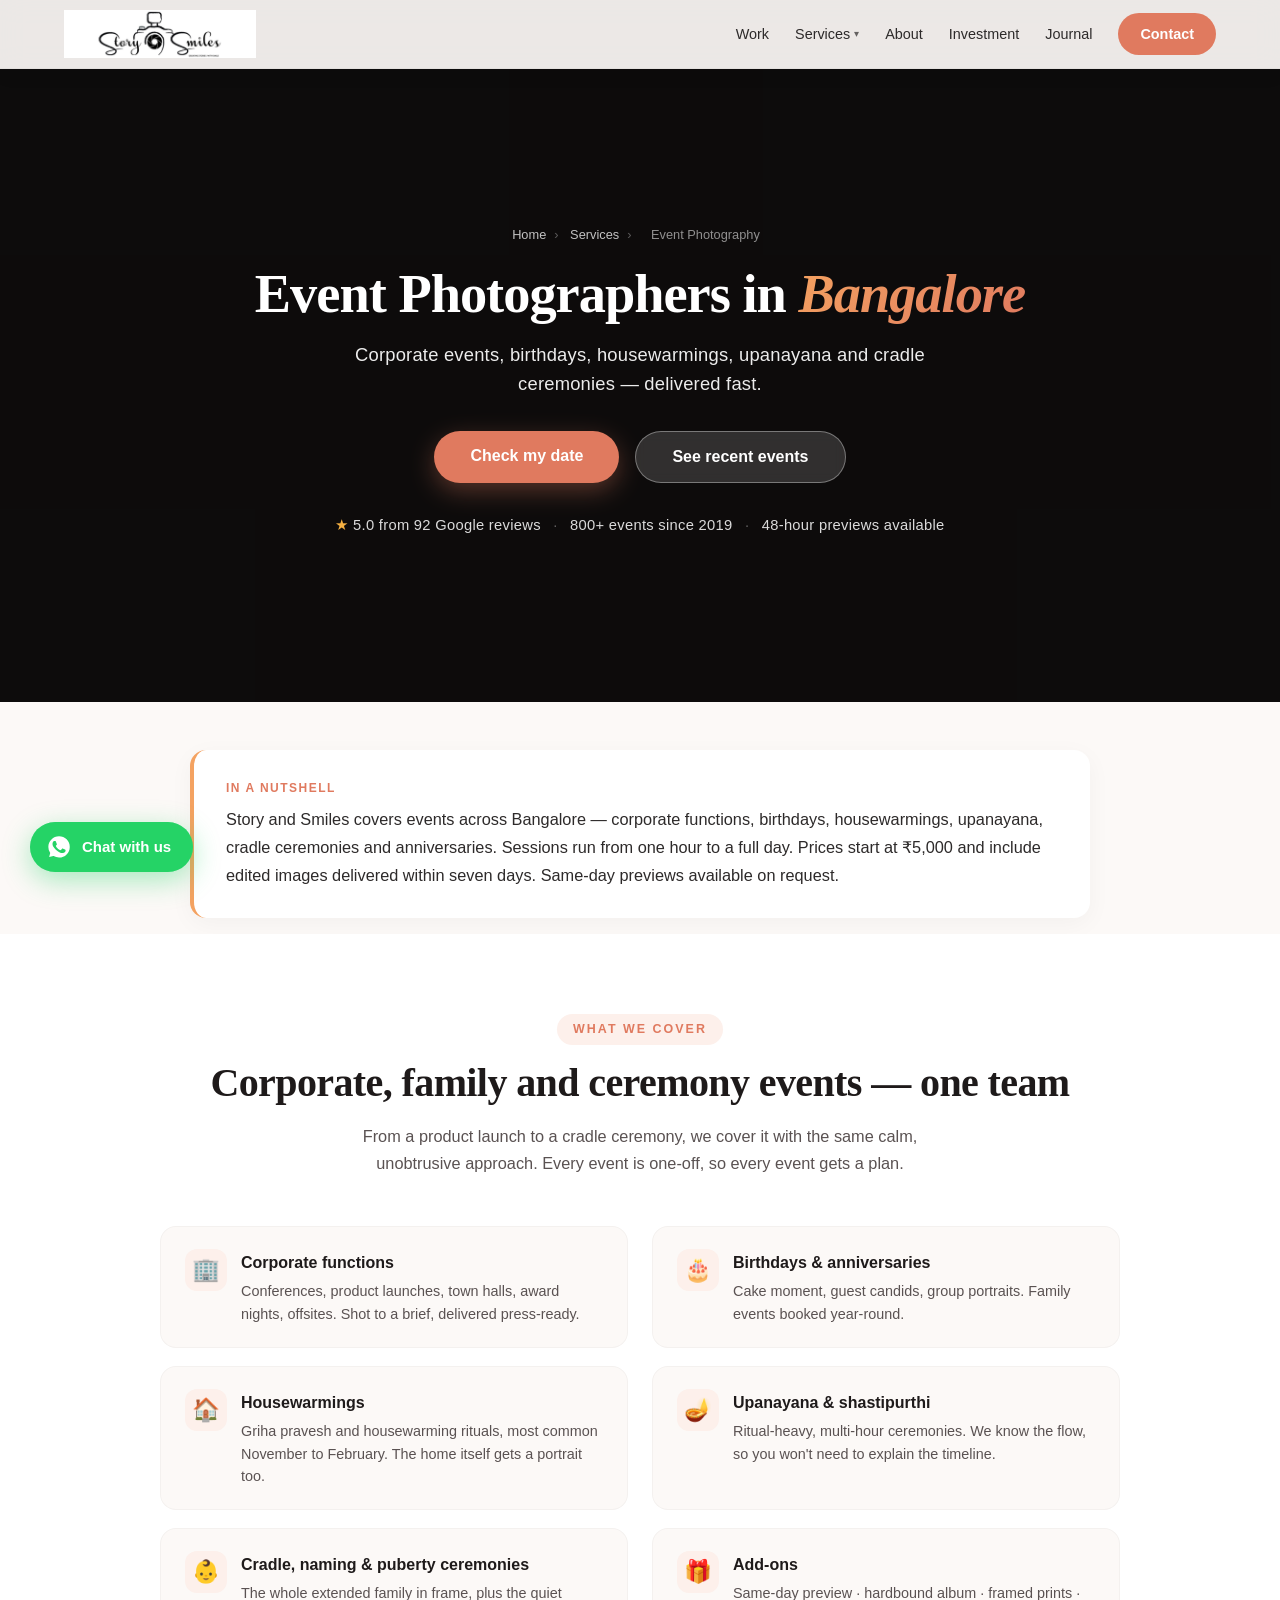
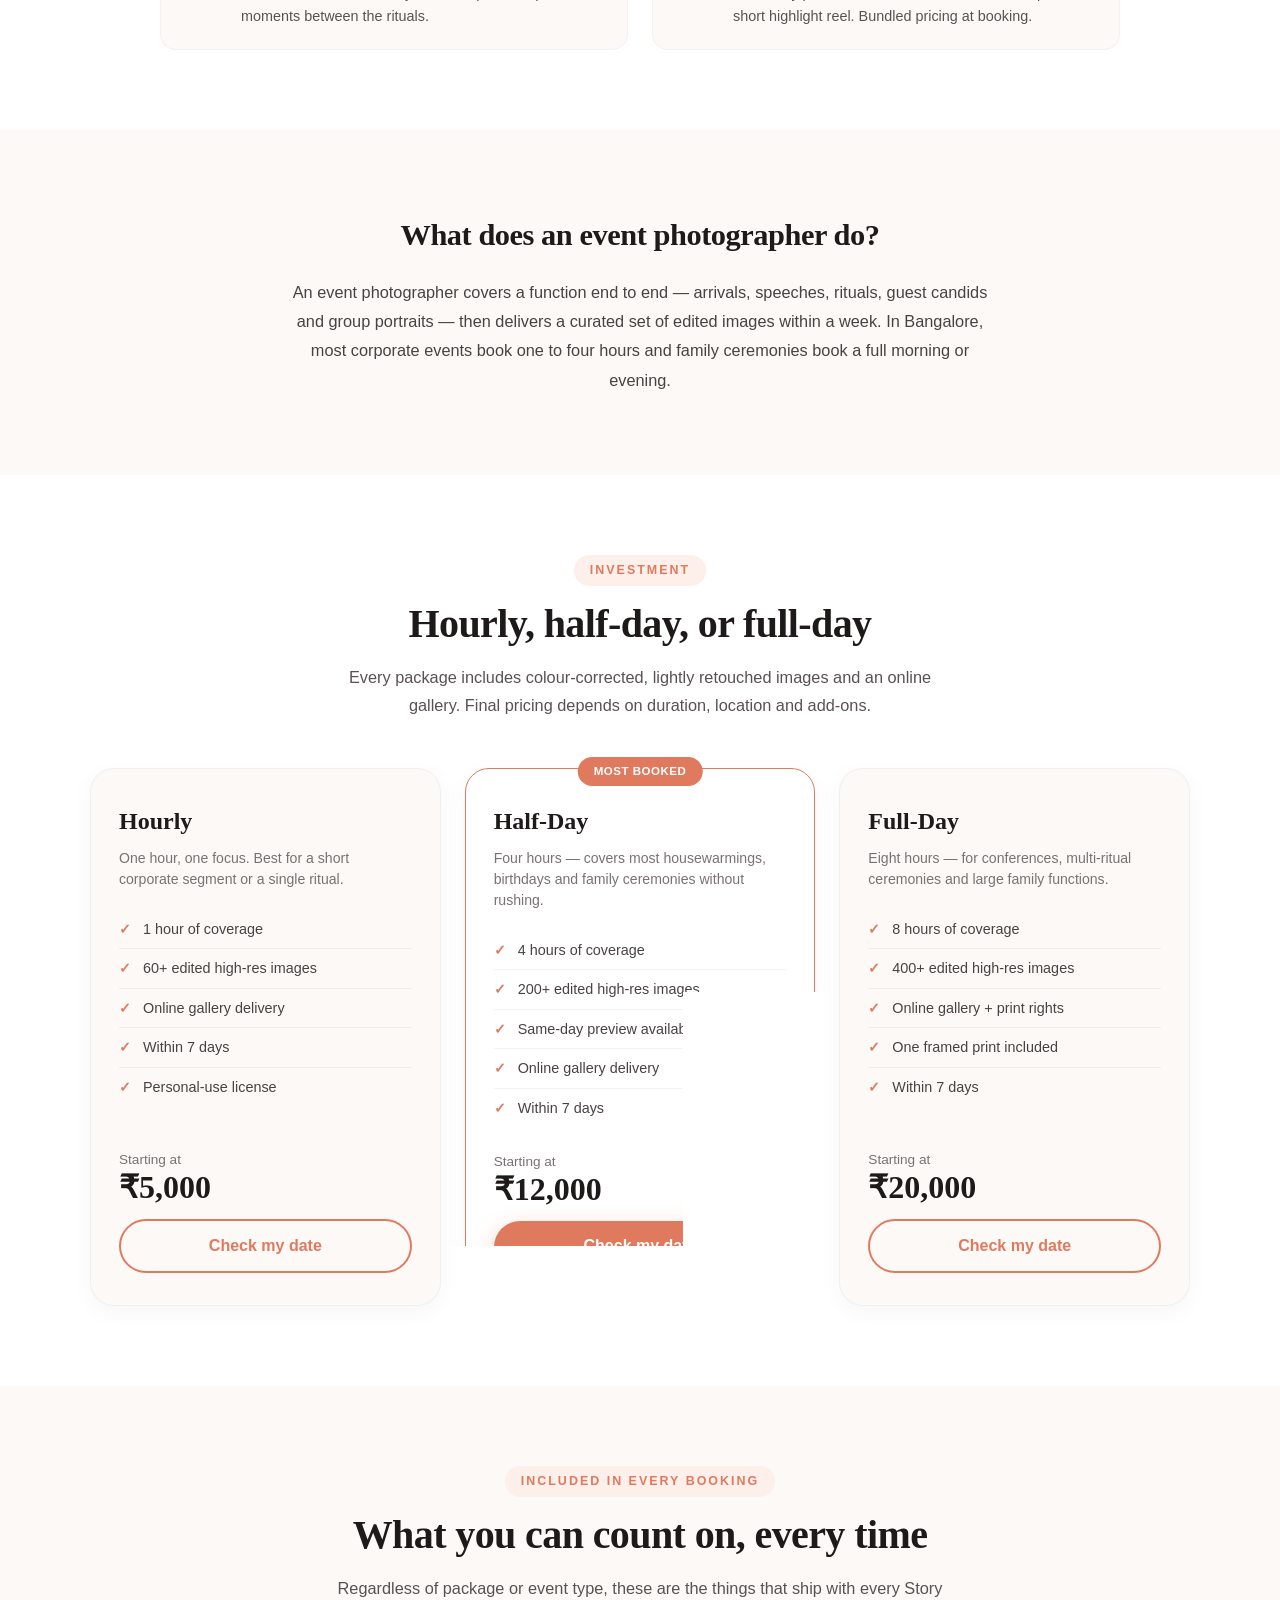
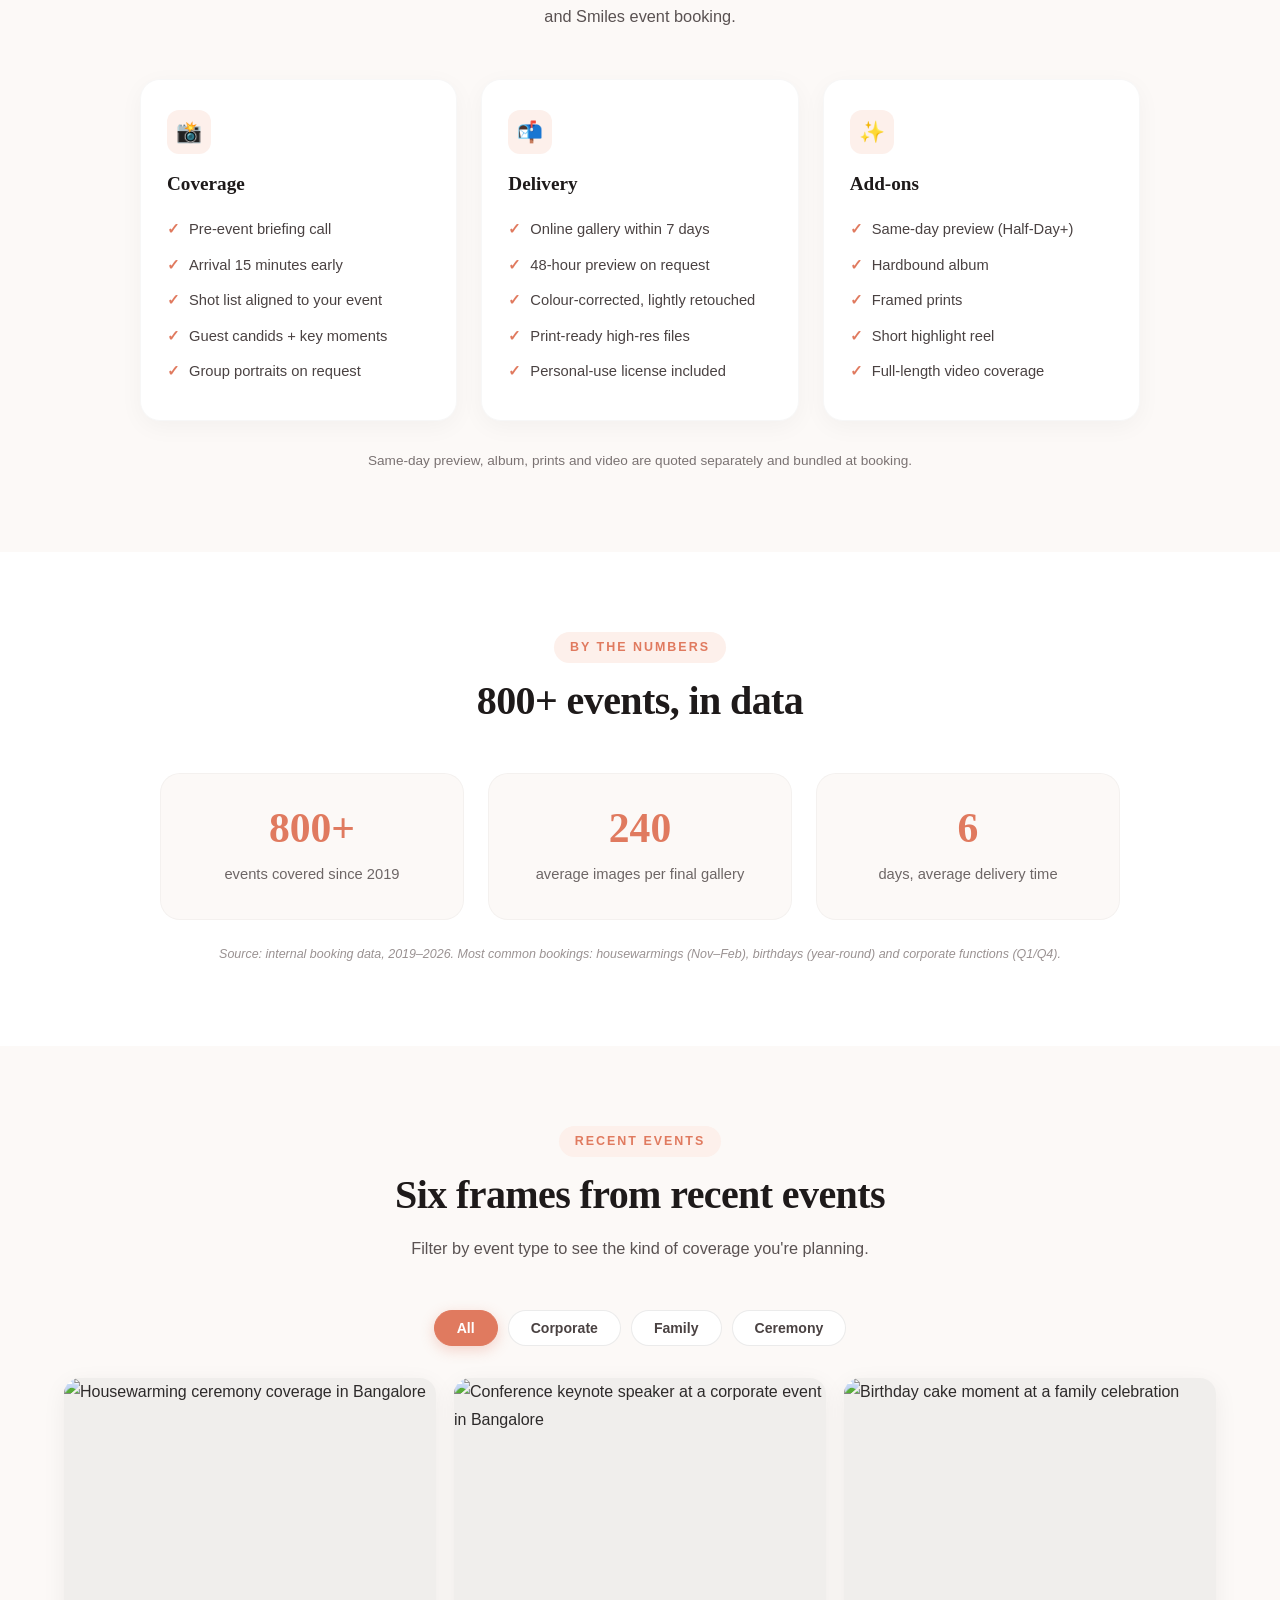
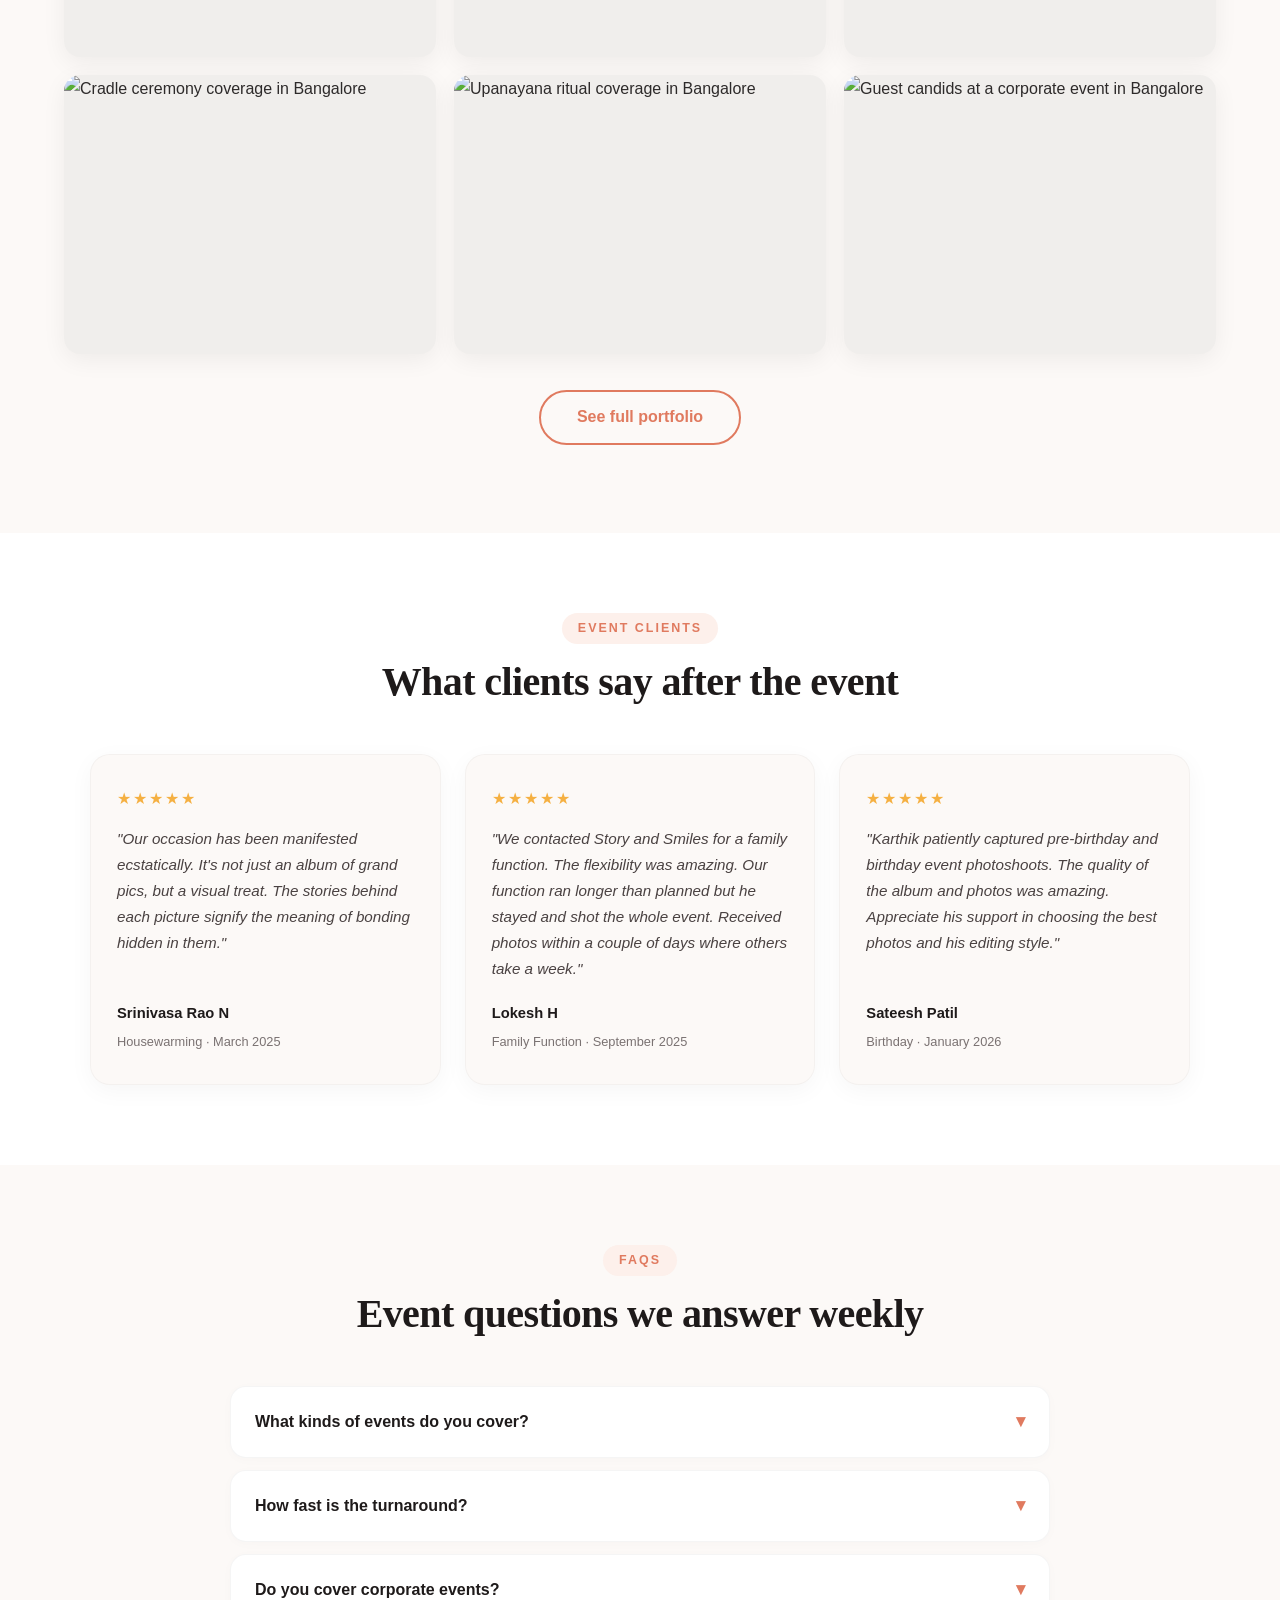
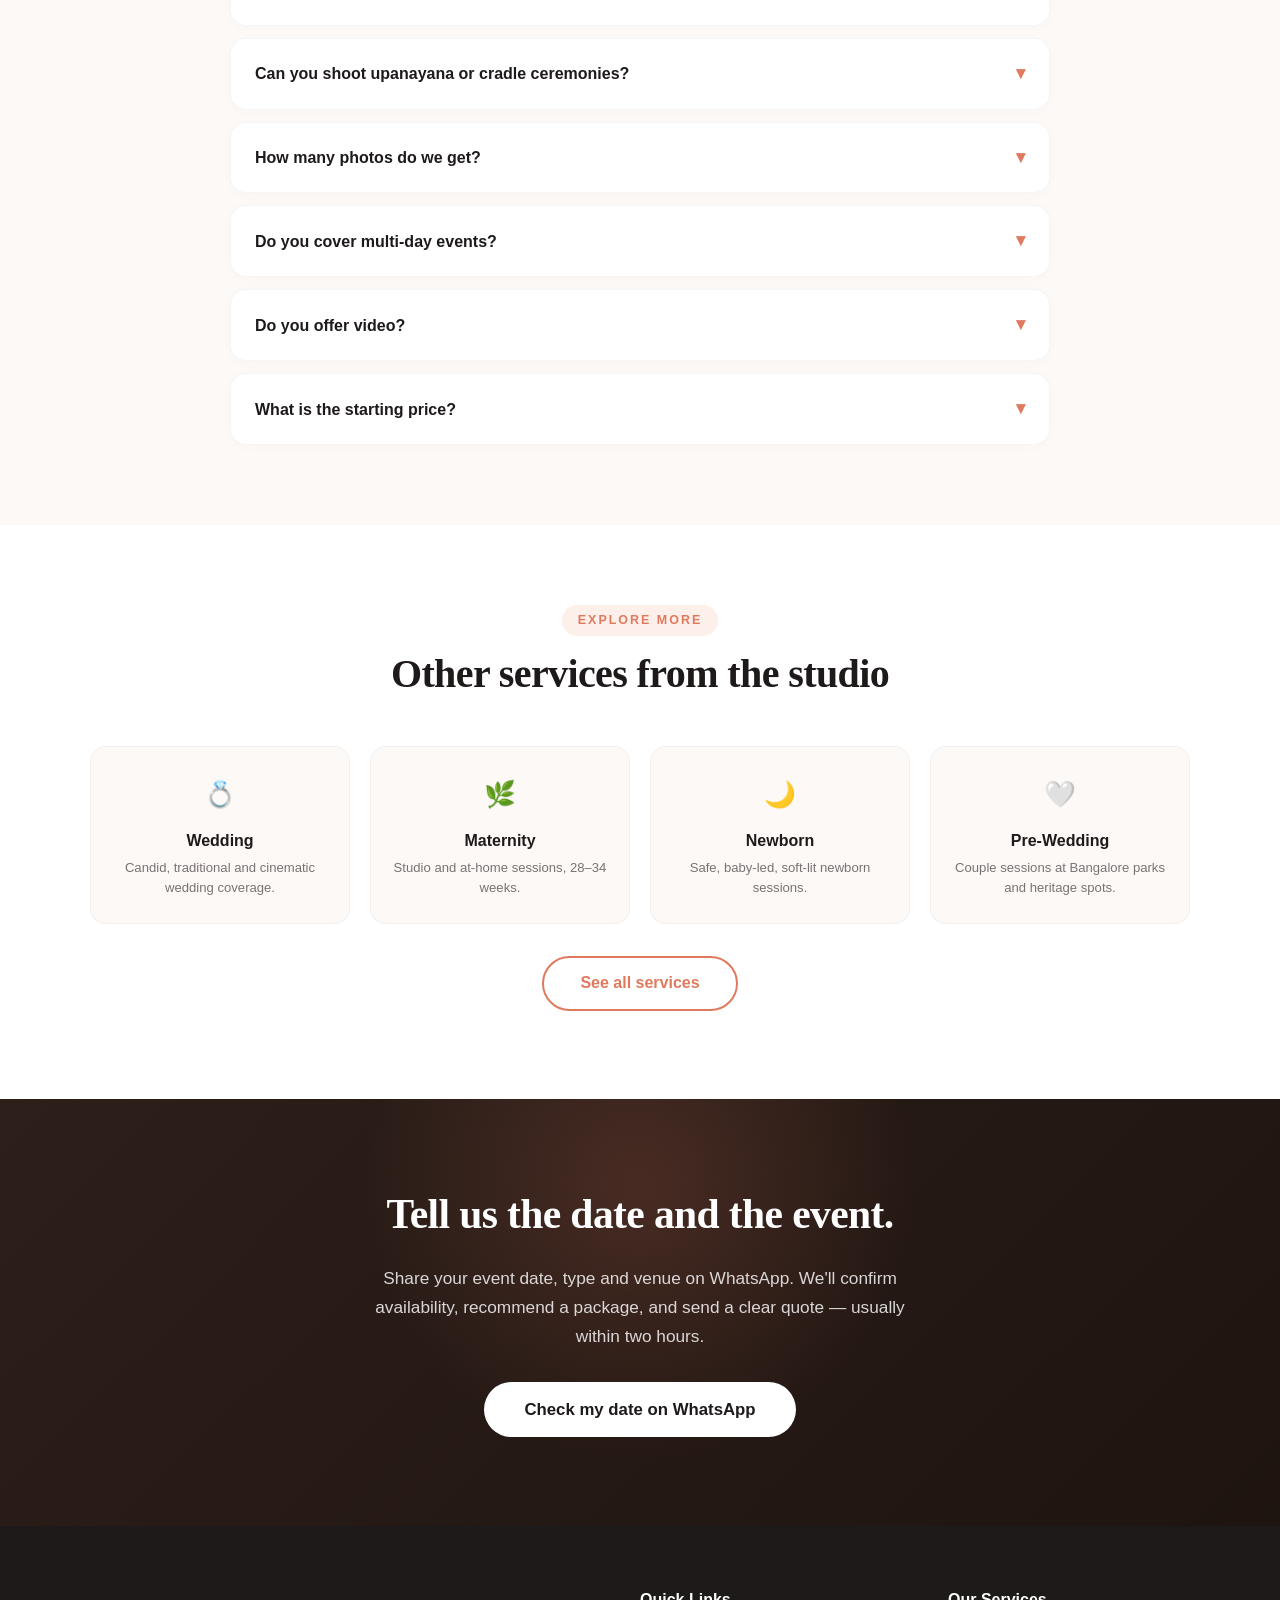
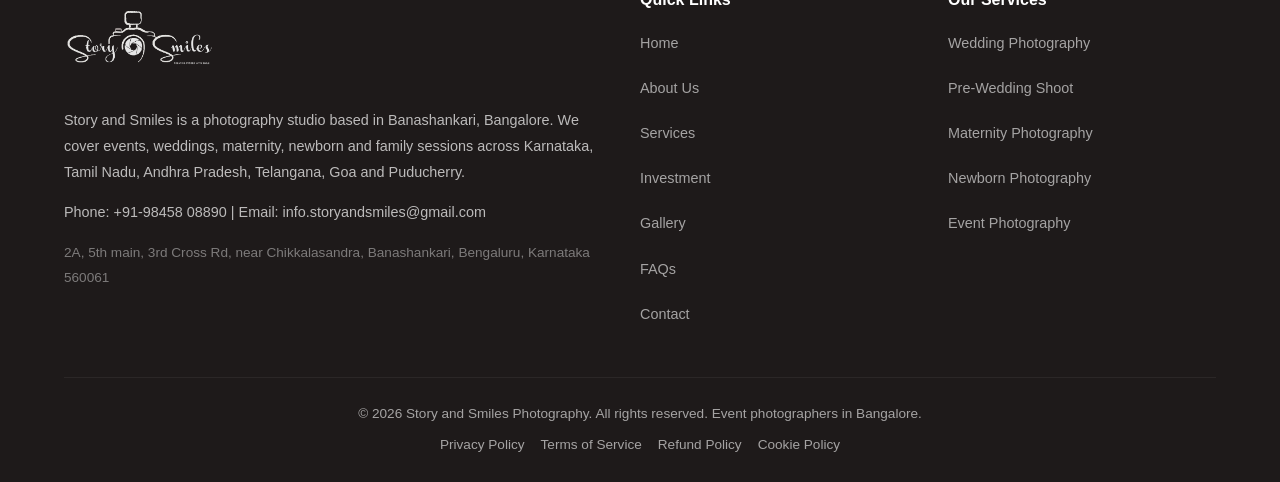
==== event-photography-bangalore.html @ ad974b48 "Published : event-photography-bangalore.html" ====
<!DOCTYPE html>
<html lang="en-IN">
<head>
    <meta charset="UTF-8" />
    <meta name="viewport" content="width=device-width, initial-scale=1.0, viewport-fit=cover" />

    <!-- ===== SECURITY (CSP — extended for Fraunces) ===== -->
    <meta http-equiv="Content-Security-Policy" content="
        default-src 'self';
        script-src 'self' 'unsafe-inline'
            https://www.googletagmanager.com
            https://www.google-analytics.com
            https://www.clarity.ms
            https://connect.facebook.net;
        style-src 'self' 'unsafe-inline' https://fonts.googleapis.com;
        font-src 'self' data: https://fonts.gstatic.com;
        img-src 'self' data:
            https://www.facebook.com
            https://www.google-analytics.com
            https://www.googletagmanager.com
            https://www.clarity.ms;
        frame-src https://maps.google.com https://www.google.com;
        connect-src 'self'
            https://*.clarity.ms
            https://www.google-analytics.com
            https://analytics.google.com
            https://region1.google-analytics.com
            https://www.googletagmanager.com
            https://connect.facebook.net
            https://formspree.io;
        form-action 'self' https://formspree.io;
        object-src 'none';
        base-uri 'self';
        frame-ancestors 'self';
        upgrade-insecure-requests;
    " />
    <meta name="referrer" content="strict-origin-when-cross-origin" />

    <!-- ===== PRIMARY META ===== -->
    <title>Event Photographers in Bangalore | Story and Smiles</title>
    <meta name="description" content="Event photography in Bangalore — corporate functions, birthdays, housewarmings, upanayana and cradle ceremonies. From ₹5,000, edited images in 7 days. 800+ events since 2019." />
    <meta name="author" content="Story and Smiles Photography" />
    <meta name="robots" content="index, follow, max-image-preview:large, max-snippet:-1" />
    <meta name="theme-color" content="#e07a5f" />
    <meta name="format-detection" content="telephone=yes" />
    <meta name="geo.region" content="IN-KA" />
    <meta name="geo.placename" content="Bangalore" />
    <meta name="geo.position" content="12.9100;77.5590" />
    <meta name="ICBM" content="12.9100, 77.5590" />

    <!-- ===== OPEN GRAPH ===== -->
    <meta property="og:title" content="Event Photographers in Bangalore | Story and Smiles" />
    <meta property="og:description" content="Corporate functions, birthdays, housewarmings, upanayana and cradle ceremonies across Bangalore. From ₹5,000, 48-hour previews available." />
    <meta property="og:type" content="website" />
    <meta property="og:image" content="https://story-and-smiles-photography.vercel.app/assets/images/event-hero.webp" />
    <meta property="og:image:alt" content="Candid guest moment at a family function in Bangalore — laughing, unposed, warm" />
    <meta property="og:image:width" content="1200" />
    <meta property="og:image:height" content="630" />
    <meta property="og:url" content="https://story-and-smiles-photography.vercel.app/event-photography-bangalore" />
    <meta property="og:site_name" content="Story and Smiles Photography" />
    <meta property="og:locale" content="en_IN" />
    <meta property="og:updated_time" content="2026-10-12T10:00:00+05:30" />

    <!-- ===== TWITTER ===== -->
    <meta name="twitter:card" content="summary_large_image" />
    <meta name="twitter:title" content="Event Photographers in Bangalore | Story and Smiles" />
    <meta name="twitter:description" content="Corporate, family and ceremony event photography across Bangalore. From ₹5,000, 48-hour previews." />
    <meta name="twitter:image" content="https://story-and-smiles-photography.vercel.app/assets/images/event-hero.webp" />
    <meta name="twitter:site" content="@storyandsmiles" />

    <!-- ===== FAVICON ===== -->
    <link rel="icon" href="/assets/images/favicon.png" />
    <link rel="apple-touch-icon" href="/assets/images/favicon.png" />

    <link rel="llms" type="text/plain" href="/llms.txt">
    <link rel="llms" type="text/plain" href="/llms-full.txt">

    <!-- ===== CANONICAL + HREFLANG ===== -->
    <link rel="canonical" href="https://story-and-smiles-photography.vercel.app/event-photography-bangalore.html" />
    <link rel="alternate" hreflang="en-in" href="https://story-and-smiles-photography.vercel.app/event-photography-bangalore" />
    <link rel="alternate" hreflang="x-default" href="https://story-and-smiles-photography.vercel.app/event-photography-bangalore" />

    <link rel="sitemap" type="application/xml" title="Sitemap" href="/sitemap.xml" />

    <!-- ===== PRECONNECT / DNS-PREFETCH ===== -->
    <link rel="preconnect" href="https://fonts.googleapis.com" />
    <link rel="preconnect" href="https://fonts.gstatic.com" crossorigin />
    <link rel="preconnect" href="https://www.googletagmanager.com" crossorigin />
    <link rel="preconnect" href="https://www.google-analytics.com" crossorigin />
    <link rel="preconnect" href="https://connect.facebook.net" crossorigin />
    <link rel="preconnect" href="https://www.clarity.ms" crossorigin />
    <link rel="dns-prefetch" href="https://maps.google.com" />
    <link rel="dns-prefetch" href="https://formspree.io" />

    <!-- ===== FRAUNCES (H1/H2 only) ===== -->
    <link href="https://fonts.googleapis.com/css2?family=Fraunces:opsz,wght@9..144,500;9..144,600;9..144,700;9..144,800&display=swap" rel="stylesheet" />

    <!-- ===== PRELOAD HERO ===== -->
    <link rel="preload" href="assets/images/event-hero.webp" as="image" type="image/webp" fetchpriority="high" />

    <!-- ===== STYLESHEETS ===== -->
    <link rel="stylesheet" href="css/style.css" />
    <link rel="stylesheet" href="css/animations.css" />

    <!-- ===== VERIFICATION ===== -->
    <meta name="google-site-verification" content="ZMTUWN4rBwuVtQTiprMbyWiizYeSOAj3S2h0cnIvQhc" />
    <meta name="msvalidate.01" content="REPLACE_WITH_BING_VERIFICATION" />

    <script>
        window.SMS_CONFIG = {
            ga4Id:        'G-F6NL6CT9YJ',
            gtmId:        'GTM-TC9D7BX3',
            clarityId:    'wpjxrcvyk6',
            fbPixelId:    '',
            formspreeUrl: 'https://formspree.io/f/mljeepvo'
        };
    </script>

    <script>
        window.dataLayer = window.dataLayer || [];
        function gtag(){dataLayer.push(arguments);}
        gtag('consent', 'default', {
            'ad_storage': 'denied',
            'ad_user_data': 'denied',
            'ad_personalization': 'denied',
            'analytics_storage': 'denied',
            'functionality_storage': 'granted',
            'security_storage': 'granted',
            'wait_for_update': 500
        });
    </script>

    <script async src="https://www.googletagmanager.com/gtag/js?id=G-F6NL6CT9YJ"></script>
    <script>
        gtag('js', new Date());
        gtag('config', 'G-F6NL6CT9YJ', { 'anonymize_ip': true });
    </script>

    <script>(function(w,d,s,l,i){w[l]=w[l]||[];w[l].push({'gtm.start':new Date().getTime(),event:'gtm.js'});var f=d.getElementsByTagName(s)[0],j=d.createElement(s),dl=l!='dataLayer'?'&l='+l:'';j.async=true;j.src='https://www.googletagmanager.com/gtm.js?id='+i+dl;f.parentNode.insertBefore(j,f);})(window,document,'script','dataLayer','GTM-TC9D7BX3');</script>

    <script>
        (function(c,l,a,r,i,t,y){c[a]=c[a]||function(){(c[a].q=c[a].q||[]).push(arguments)};t=l.createElement(r);t.async=1;t.src="https://www.clarity.ms/tag/"+i+"?ref=bwt";y=l.getElementsByTagName(r)[0];y.parentNode.insertBefore(t,y);})(window,document,"clarity","script","wpjxrcvyk6");
    </script>

    <!-- ================================================================
         SCHEMA — Service + FAQPage + BreadcrumbList + ImageGallery + LocalBusiness
    ================================================================ -->

    <!-- SCHEMA: ORGANIZATION -->
    <script type="application/ld+json">
    {
        "@context": "https://schema.org",
        "@type": "Organization",
        "@id": "https://story-and-smiles-photography.vercel.app/#organization",
        "name": "Story and Smiles Photography",
        "alternateName": "Story & Smiles",
        "url": "https://story-and-smiles-photography.vercel.app/",
        "logo": {
            "@type": "ImageObject",
            "url": "https://story-and-smiles-photography.vercel.app/assets/images/logo.png",
            "width": 512, "height": 512
        },
        "description": "Event and family photography studio in Banashankari, Bengaluru. Corporate functions, birthdays, housewarmings, upanayana and cradle ceremonies across Karnataka.",
        "email": "info.storyandsmiles@gmail.com",
        "telephone": "+91-9845808890",
        "foundingDate": "2019-06-01",
        "areaServed": [
            { "@type": "City", "name": "Bengaluru" },
            { "@type": "State", "name": "Karnataka" },
            { "@type": "State", "name": "Tamil Nadu" },
            { "@type": "State", "name": "Telangana" },
            { "@type": "State", "name": "Andhra Pradesh" },
            { "@type": "State", "name": "Goa" }
        ],
        "sameAs": [
            "https://www.instagram.com/storyandsmiles",
            "https://www.facebook.com/storyandsmiles",
            "https://karthikstories.my.canva.site/",
            "https://search.google.com/local/reviews?placeid=ChIJu3grGi1RrjsRI_yNq1Bk-8A"
        ]
    }
    </script>

    <!-- SCHEMA: LOCAL BUSINESS (referenced by @id in Service/FAQ) -->
    <script type="application/ld+json">
    {
        "@context": "https://schema.org",
        "@type": ["LocalBusiness", "ProfessionalService", "PhotographyBusiness"],
        "@id": "https://story-and-smiles-photography.vercel.app/#localbusiness",
        "name": "Story and Smiles Photography",
        "description": "Event photography studio in Banashankari, Bengaluru. Corporate functions, birthdays, housewarmings, upanayana, cradle and naming ceremonies across Bangalore.",
        "image": [
            "https://story-and-smiles-photography.vercel.app/assets/images/logo.png",
            "https://story-and-smiles-photography.vercel.app/assets/images/event-hero.webp",
            "https://story-and-smiles-photography.vercel.app/assets/images/event-housewarming.jpg"
        ],
        "telephone": "+91-9845808890",
        "email": "info.storyandsmiles@gmail.com",
        "priceRange": "₹5,000 - ₹20,000",
        "currenciesAccepted": "INR",
        "paymentAccepted": "Cash, UPI, Bank Transfer",
        "url": "https://story-and-smiles-photography.vercel.app/event-photography-bangalore",
        "address": {
            "@type": "PostalAddress",
            "streetAddress": "2A, 5th main, 3rd Cross Rd, near Chikkalasandra, Banashankari",
            "addressLocality": "Bengaluru",
            "addressRegion": "Karnataka",
            "postalCode": "560061",
            "addressCountry": "IN"
        },
        "geo": { "@type": "GeoCoordinates", "latitude": "12.9100", "longitude": "77.5590" },
        "hasMap": "https://maps.google.com/?q=Story+And+Smiles+Photography+Banashankari+Bengaluru",
        "openingHoursSpecification": [{
            "@type": "OpeningHoursSpecification",
            "dayOfWeek": ["Monday","Tuesday","Wednesday","Thursday","Friday","Saturday","Sunday"],
            "opens": "09:00", "closes": "20:00"
        }],
        "aggregateRating": {
            "@type": "AggregateRating",
            "ratingValue": "5.0",
            "reviewCount": "92",
            "bestRating": "5",
            "worstRating": "1"
        },
        "review": [
            {
                "@type": "Review",
                "author": { "@type": "Person", "name": "Srinivasa Rao N" },
                "datePublished": "2025-03-12",
                "reviewRating": { "@type": "Rating", "ratingValue": "5", "bestRating": "5" },
                "reviewBody": "Our occasion has been manifested ecstatically. It's not just an album of grand pics, but a visual treat."
            },
            {
                "@type": "Review",
                "author": { "@type": "Person", "name": "Lokesh H" },
                "datePublished": "2025-09-14",
                "reviewRating": { "@type": "Rating", "ratingValue": "5", "bestRating": "5" },
                "reviewBody": "We contacted Story and Smiles for a family function. The flexibility was amazing. Our function ran longer than planned but he stayed and shot the whole event."
            },
            {
                "@type": "Review",
                "author": { "@type": "Person", "name": "Sateesh Patil" },
                "datePublished": "2026-01-18",
                "reviewRating": { "@type": "Rating", "ratingValue": "5", "bestRating": "5" },
                "reviewBody": "Karthik patiently captured pre-birthday and birthday event photoshoots. The quality of the album and photos was amazing."
            }
        ],
        "sameAs": [
            "https://www.instagram.com/storyandsmiles",
            "https://www.facebook.com/storyandsmiles",
            "https://search.google.com/local/reviews?placeid=ChIJu3grGi1RrjsRI_yNq1Bk-8A"
        ]
    }
    </script>

    <!-- SCHEMA: PERSON (founder) -->
    <script type="application/ld+json">
    {
        "@context": "https://schema.org",
        "@type": "Person",
        "@id": "https://story-and-smiles-photography.vercel.app/#karthik",
        "name": "Karthik",
        "jobTitle": "Founder and Lead Photographer",
        "worksFor": { "@id": "https://story-and-smiles-photography.vercel.app/#organization" },
        "knowsAbout": ["Event Photography","Corporate Events","Family Ceremonies","Upanayana Photography","Cradle Ceremony Photography"]
    }
    </script>

    <!-- SCHEMA: WEBPAGE -->
    <script type="application/ld+json">
    {
        "@context": "https://schema.org",
        "@type": "WebPage",
        "@id": "https://story-and-smiles-photography.vercel.app/event-photography-bangalore#webpage",
        "url": "https://story-and-smiles-photography.vercel.app/event-photography-bangalore",
        "name": "Event Photographers in Bangalore | Story and Smiles",
        "isPartOf": { "@id": "https://story-and-smiles-photography.vercel.app/#website" },
        "about": [
            { "@id": "https://story-and-smiles-photography.vercel.app/#localbusiness" },
            { "@type": "Thing", "name": "Event Photography" },
            { "@type": "Thing", "name": "Corporate Event Photography" },
            { "@type": "Thing", "name": "Family Ceremony Photography" }
        ],
        "primaryImageOfPage": "https://story-and-smiles-photography.vercel.app/assets/images/event-hero.webp",
        "datePublished": "2026-02-10T09:00:00+05:30",
        "dateModified": "2026-10-12T10:00:00+05:30",
        "inLanguage": "en-IN",
        "breadcrumb": { "@id": "https://story-and-smiles-photography.vercel.app/event-photography-bangalore#breadcrumb" },
        "speakable": {
            "@type": "SpeakableSpecification",
            "cssSelector": ["#hero-title", ".nutshell-text", "#definition-text", "#faq-heading"]
        }
    }
    </script>

    <!-- SCHEMA: BREADCRUMB -->
    <script type="application/ld+json">
    {
        "@context": "https://schema.org",
        "@type": "BreadcrumbList",
        "@id": "https://story-and-smiles-photography.vercel.app/event-photography-bangalore#breadcrumb",
        "itemListElement": [
            { "@type": "ListItem", "position": 1, "name": "Home", "item": "https://story-and-smiles-photography.vercel.app/" },
            { "@type": "ListItem", "position": 2, "name": "Services", "item": "https://story-and-smiles-photography.vercel.app/#services" },
            { "@type": "ListItem", "position": 3, "name": "Event Photography", "item": "https://story-and-smiles-photography.vercel.app/event-photography-bangalore" }
        ]
    }
    </script>

    <!-- SCHEMA: SERVICE -->
    <script type="application/ld+json">
    {
        "@context": "https://schema.org",
        "@type": "Service",
        "@id": "https://story-and-smiles-photography.vercel.app/event-photography-bangalore#service",
        "serviceType": "Event Photography",
        "name": "Event Photographers in Bangalore",
        "description": "Event photography for corporate functions, birthdays, housewarmings, upanayana, cradle and naming ceremonies across Bangalore. From ₹5,000, edited images delivered in 7 days, 48-hour previews available.",
        "provider": { "@id": "https://story-and-smiles-photography.vercel.app/#localbusiness" },
        "areaServed": [
            { "@type": "City", "name": "Bengaluru" },
            { "@type": "State", "name": "Karnataka" }
        ],
        "hasOfferCatalog": {
            "@type": "OfferCatalog",
            "name": "Event Photography Packages",
            "itemListElement": [
                {
                    "@type": "Offer",
                    "name": "Hourly Event Coverage",
                    "price": "5000", "priceCurrency": "INR",
                    "description": "1 hour of coverage, 60+ edited images, online gallery."
                },
                {
                    "@type": "Offer",
                    "name": "Half-Day Event Coverage",
                    "price": "12000", "priceCurrency": "INR",
                    "description": "4 hours of coverage, 200+ edited images, same-day preview available, online gallery."
                },
                {
                    "@type": "Offer",
                    "name": "Full-Day Event Coverage",
                    "price": "20000", "priceCurrency": "INR",
                    "description": "8 hours of coverage, 400+ edited images, online gallery, print rights, one framed print."
                }
            ]
        }
    }
    </script>

    <!-- SCHEMA: FAQPage (8 questions — matches visible accordion) -->
    <script type="application/ld+json">
    {
        "@context": "https://schema.org",
        "@type": "FAQPage",
        "@id": "https://story-and-smiles-photography.vercel.app/event-photography-bangalore#faq",
        "mainEntity": [
            {
                "@type": "Question",
                "name": "What kinds of events do you cover?",
                "acceptedAnswer": { "@type": "Answer", "text": "Corporate functions, conferences, product launches, birthdays, anniversaries, housewarmings, upanayana, shastipurthi, cradle ceremonies, naming ceremonies, puberty functions and family reunions. If it's an event with people and a moment worth remembering, we probably cover it. Tell us the type and date at booking and we'll confirm fit." }
            },
            {
                "@type": "Question",
                "name": "How fast is the turnaround?",
                "acceptedAnswer": { "@type": "Answer", "text": "Edited galleries go out within seven days; the average across 800+ events since 2019 is 6 days. A 48-hour preview of 20–30 highlights is available on request, and same-day previews are available on the Half-Day and Full-Day packages. Tell us at booking if you need images urgently for a press release or social post." }
            },
            {
                "@type": "Question",
                "name": "Do you cover corporate events?",
                "acceptedAnswer": { "@type": "Answer", "text": "Yes. We cover conferences, product launches, town halls, award nights and corporate offsites. We can work to a shot list from your marketing or comms team, and deliver images that are ready for LinkedIn, internal newsletters and press. Corporate events usually book one to four hours." }
            },
            {
                "@type": "Question",
                "name": "Can you shoot upanayana or cradle ceremonies?",
                "acceptedAnswer": { "@type": "Answer", "text": "Yes. We shoot upanayana, shastipurthi, cradle ceremonies, naming ceremonies and puberty functions regularly. We know the flow of the rituals, so you won't need to explain the timeline. For ceremonies we usually recommend the Half-Day package so the whole morning or evening is covered without rushing." }
            },
            {
                "@type": "Question",
                "name": "How many photos do we get?",
                "acceptedAnswer": { "@type": "Answer", "text": "Hourly delivers 60+ edited images. Half-Day delivers 200+ edited images. Full-Day delivers 400+ edited images. The average across all events is 240 images per final gallery. All images are colour-corrected and lightly retouched; specific frames can be requested for full retouching at no extra cost." }
            },
            {
                "@type": "Question",
                "name": "Do you cover multi-day events?",
                "acceptedAnswer": { "@type": "Answer", "text": "Yes. Multi-day events — a three-day conference, a week-long family reunion, a multi-day wedding-adjacent ceremony — are quoted as a custom bundle. We block the dates, assign the crew, and deliver all galleries together so nothing gets split across weeks." }
            },
            {
                "@type": "Question",
                "name": "Do you offer video?",
                "acceptedAnswer": { "@type": "Answer", "text": "Yes. We offer a short highlight reel as an add-on to any event package, and full-length video coverage for larger functions. If you want both photos and video, ask about the combo pricing at booking — it's usually cheaper than booking the two separately." }
            },
            {
                "@type": "Question",
                "name": "What is the starting price?",
                "acceptedAnswer": { "@type": "Answer", "text": "Hourly coverage starts at ₹5,000, Half-Day at ₹12,000 and Full-Day at ₹20,000. Final quotes depend on location, duration, crew size and add-ons like a same-day preview, hardbound album or framed prints. Travel beyond 30km is quoted separately." }
            }
        ]
    }
    </script>

    <!-- SCHEMA: ImageGallery (6 filterable tiles) -->
    <script type="application/ld+json">
    {
        "@context": "https://schema.org",
        "@type": "ImageGallery",
        "@id": "https://story-and-smiles-photography.vercel.app/event-photography-bangalore#gallery",
        "name": "Event Photography Portfolio — Story and Smiles",
        "description": "Six frames from recent corporate, family and ceremony events in Bangalore.",
        "mainEntity": [
            { "@type": "ImageObject", "contentUrl": "https://story-and-smiles-photography.vercel.app/assets/images/event-housewarming.jpg", "caption": "Housewarming ceremony coverage in Bangalore" },
            { "@type": "ImageObject", "contentUrl": "https://story-and-smiles-photography.vercel.app/assets/images/event-conference.jpg", "caption": "Conference keynote speaker at a corporate event in Bangalore" },
            { "@type": "ImageObject", "contentUrl": "https://story-and-smiles-photography.vercel.app/assets/images/event-birthday.jpg", "caption": "Birthday cake moment at a family celebration" },
            { "@type": "ImageObject", "contentUrl": "https://story-and-smiles-photography.vercel.app/assets/images/event-cradle.jpg", "caption": "Cradle ceremony coverage in Bangalore" },
            { "@type": "ImageObject", "contentUrl": "https://story-and-smiles-photography.vercel.app/assets/images/event-upanayana.jpg", "caption": "Upanayana ritual coverage in Bangalore" },
            { "@type": "ImageObject", "contentUrl": "https://story-and-smiles-photography.vercel.app/assets/images/event-candids.jpg", "caption": "Guest candids at a corporate event in Bangalore" }
        ]
    }
    </script>

    <!-- ===== CRITICAL INLINE STYLES — LOCKED TOKENS ===== -->
    <style>
        * { margin: 0; padding: 0; box-sizing: border-box; }
        html { scroll-behavior: smooth; -webkit-text-size-adjust: 100%; }
        body {
            font-family: 'Segoe UI', -apple-system, BlinkMacSystemFont, 'Helvetica Neue', sans-serif;
            background: #fcf9f7;
            color: #2d2a2a;
            line-height: 1.7;
            overflow-x: hidden;
        }
        h1, h2 { font-family: 'Fraunces', 'Playfair Display', Georgia, serif; letter-spacing: -0.015em; }

        .container { max-width: 1200px; margin: 0 auto; padding: 0 24px; }
        img { max-width: 100%; height: auto; display: block; }
        a { color: #e07a5f; text-decoration: none; transition: color 0.2s; }
        a:hover { color: #c25f45; }

        .skip-link {
            position: absolute; top: -100px; left: 0;
            background: #e07a5f; color: #fff;
            padding: 12px 20px; z-index: 10000;
            border-radius: 0 0 8px 0; font-weight: 600;
        }
        .skip-link:focus { top: 0; color: #fff; }
        :focus-visible { outline: 3px solid #e07a5f; outline-offset: 3px; border-radius: 4px; }
        .sr-only {
            position: absolute; width: 1px; height: 1px;
            padding: 0; margin: -1px; overflow: hidden;
            clip: rect(0,0,0,0); white-space: nowrap; border: 0;
        }

        /* ===== NAV ===== */
        .navbar {
            position: fixed; top: 0; left: 0; width: 100%;
            z-index: 1000;
            background: rgba(255,252,250,0.92);
            backdrop-filter: blur(14px);
            -webkit-backdrop-filter: blur(14px);
            border-bottom: 1px solid rgba(0,0,0,0.04);
            padding: 10px 0;
            transition: box-shadow 0.3s ease, background 0.3s ease;
        }
        .navbar.scrolled { box-shadow: 0 8px 32px rgba(0,0,0,0.06); background: rgba(255,252,250,0.97); }
        .nav-container { display: flex; align-items: center; justify-content: space-between; }
        .logo { height: 48px; width: auto; }
        .nav-menu { display: flex; align-items: center; gap: 26px; list-style: none; }
        .nav-menu li { position: relative; }
        .nav-menu li > a {
            font-size: 0.9rem; font-weight: 500; color: #2d2a2a;
            padding: 8px 0; display: inline-flex; align-items: center; gap: 4px;
            transition: color 0.2s;
        }
        .nav-menu li > a:hover,
        .nav-menu li > a.active { color: #e07a5f; }
        .nav-menu li > a::after {
            content: ''; position: absolute; left: 0; bottom: 0;
            width: 100%; height: 2px; background: #e07a5f; border-radius: 2px;
            transform: scaleX(0); transform-origin: right;
            transition: transform 0.35s cubic-bezier(0.22,1,0.36,1);
        }
        .nav-menu li > a:hover::after,
        .nav-menu li > a.active::after { transform: scaleX(1); transform-origin: left; }
        .nav-menu li > a.nav-cta::after { display: none; }
        .nav-cta {
            background: #e07a5f; color: #fff !important;
            padding: 9px 22px !important; border-radius: 60px !important;
            font-weight: 600 !important;
        }
        .nav-cta:hover { background: #c96b52 !important; color: #fff !important; }

        .dropdown-toggle .caret {
            display: inline-block; font-size: 0.65rem; opacity: 0.7;
            transition: transform 0.25s ease;
        }
        .has-dropdown:hover .dropdown-toggle .caret,
        .has-dropdown.open .dropdown-toggle .caret { transform: rotate(180deg); }

        .dropdown-menu {
            position: absolute; top: 100%; left: 50%;
            transform: translateX(-50%) translateY(8px);
            min-width: 240px; background: #fff;
            border-radius: 16px; padding: 8px;
            box-shadow: 0 16px 48px rgba(224,122,95,0.14), 0 4px 12px rgba(0,0,0,0.06);
            border: 1px solid rgba(0,0,0,0.04);
            list-style: none; opacity: 0; visibility: hidden;
            transition: opacity 0.25s ease, transform 0.25s ease, visibility 0.25s;
            z-index: 10;
        }
        .has-dropdown:hover .dropdown-menu,
        .has-dropdown.open .dropdown-menu,
        .has-dropdown:focus-within .dropdown-menu {
            opacity: 1; visibility: visible;
            transform: translateX(-50%) translateY(4px);
        }
        .dropdown-menu li { margin: 0; }
        .dropdown-menu a {
            display: block; padding: 10px 14px;
            border-radius: 10px; font-size: 0.9rem;
            color: #2d2a2a; font-weight: 500;
        }
        .dropdown-menu a:hover { background: #fdf0eb; color: #e07a5f; }
        .dropdown-menu a.active { background: #fdf0eb; color: #e07a5f; font-weight: 600; }

        .hamburger {
            display: none; flex-direction: column; gap: 5px;
            cursor: pointer; padding: 4px; background: none; border: none;
        }
        .hamburger span { display: block; width: 26px; height: 2.5px; background: #2d2a2a; border-radius: 4px; transition: all 0.3s; }
        .hamburger.active span:nth-child(1) { transform: rotate(45deg) translate(5px,5px); }
        .hamburger.active span:nth-child(2) { opacity: 0; }
        .hamburger.active span:nth-child(3) { transform: rotate(-45deg) translate(5px,-5px); }

        /* ===== HERO — 78vh, overlay 0.55 (Event) ===== */
        .hero {
            position: relative; min-height: 78vh;
            display: flex; align-items: center; justify-content: center;
            background: #1e1a1a center center / cover no-repeat;
            padding: 120px 24px 60px;
            text-align: center; color: #fff;
            overflow: hidden;
        }
        .hero picture { position: absolute; inset: 0; z-index: 0; display: block; }
        .hero picture img { width: 100%; height: 100%; object-fit: cover; animation: kenBurns 22s ease-in-out 1 forwards; }
        .hero-overlay { position: absolute; inset: 0; background: rgba(0,0,0,0.55); z-index: 1; }
        .hero-content { position: relative; z-index: 2; max-width: 860px; margin: 0 auto; }
        .hero-title { font-size: 3.4rem; font-weight: 800; line-height: 1.15; margin-bottom: 10px; color: #fff; }
        .hero-title .highlight {
            background: linear-gradient(135deg, #f4a261, #e07a5f);
            -webkit-background-clip: text; -webkit-text-fill-color: transparent;
            background-clip: text; color: #f4a261;
            font-style: italic;
        }
        .hero-subtitle {
            font-size: 1.15rem; font-weight: 400; opacity: 0.92;
            margin: 14px auto 32px; max-width: 660px; letter-spacing: 0.2px;
        }
        .hero-buttons { display: flex; gap: 16px; justify-content: center; flex-wrap: wrap; margin: 26px 0 30px; }
        .trust-line {
            font-size: 0.92rem; color: rgba(255,255,255,0.85);
            letter-spacing: 0.3px; margin-top: 8px;
        }
        .trust-line .star { color: #f5b042; }
        .trust-line .dot { opacity: 0.4; margin: 0 8px; }

        .breadcrumb {
            padding: 0 0 18px; font-size: 0.8rem;
            color: rgba(255,255,255,0.55);
        }
        .breadcrumb a { color: rgba(255,255,255,0.75); }
        .breadcrumb a:hover { color: #fff; }
        .breadcrumb span { margin: 0 8px; opacity: 0.6; }
        .breadcrumb .current { color: rgba(255,255,255,0.9); }

        .btn {
            display: inline-block; padding: 14px 36px; border-radius: 60px;
            font-weight: 600; font-size: 1rem; border: none; cursor: pointer;
            transition: all 0.25s ease; text-align: center; font-family: inherit;
            min-height: 52px; line-height: 1.4;
            position: relative; overflow: hidden;
        }
        .btn-primary { background: #e07a5f; color: #fff; box-shadow: 0 8px 24px rgba(224,122,95,0.35); }
        .btn-primary:hover { background: #c96b52; transform: translateY(-2px); box-shadow: 0 12px 32px rgba(224,122,95,0.45); color: #fff; }
        .btn-secondary { background: rgba(255,255,255,0.15); color: #fff; backdrop-filter: blur(6px); border: 1.5px solid rgba(255,255,255,0.35); }
        .btn-secondary:hover { background: rgba(255,255,255,0.28); color: #fff; transform: translateY(-2px); }
        .btn-outline { background: transparent; color: #e07a5f; border: 2px solid #e07a5f; }
        .btn-outline:hover { background: #e07a5f; color: #fff; transform: translateY(-2px); }

        @keyframes kenBurns {
            0%   { transform: scale(1.06) translate3d(0, 0, 0); }
            100% { transform: scale(1.12) translate3d(-1%, -0.8%, 0); }
        }

        /* ===== SECTIONS ===== */
        section { scroll-margin-top: 90px; }
        .section-pad { padding: 80px 0; }
        .section-subtitle {
            display: inline-block; font-size: 0.78rem; font-weight: 600;
            letter-spacing: 2px; text-transform: uppercase; color: #e07a5f;
            background: #fdf0eb; padding: 5px 16px; border-radius: 40px;
            margin-bottom: 14px;
        }
        .section-title { font-size: 2.5rem; font-weight: 700; line-height: 1.2; color: #1e1a1a; margin-bottom: 16px; }
        .section-description { font-size: 1.02rem; color: #5a5252; max-width: 620px; margin: 0 auto 40px; }
        .section-header { text-align: center; margin-bottom: 48px; }

        /* ===== NUTSHELL ===== */
        .nutshell-section { background: #fcf9f7; padding: 48px 0 16px; }
        .summary-box-full {
            background: #fff;
            border-left: 4px solid #f4a261;
            border-radius: 16px;
            padding: 28px 32px;
            box-shadow: 0 6px 24px rgba(0,0,0,0.04);
            max-width: 900px; margin: 0 auto;
        }
        .summary-box-full .summary-label {
            font-size: 0.75rem; font-weight: 700; letter-spacing: 1.5px;
            text-transform: uppercase; color: #e07a5f;
            display: block; margin-bottom: 8px;
        }
        .summary-box-full p { font-size: 1.02rem; color: #2d2a2a; line-height: 1.7; margin: 0; }

        /* ===== WHAT WE COVER ===== */
        .cover-section { background: #fff; }
        .cover-grid {
            display: grid; grid-template-columns: repeat(2, 1fr);
            gap: 18px 24px; max-width: 960px; margin: 0 auto;
        }
        .cover-card {
            background: #fcf9f7; border-radius: 16px;
            padding: 22px 24px;
            border: 1px solid rgba(0,0,0,0.03);
            display: flex; gap: 14px; align-items: flex-start;
            transition: all 0.3s ease;
        }
        .cover-card:hover {
            transform: translateY(-3px);
            box-shadow: 0 16px 48px rgba(224,122,95,0.10);
            border-color: rgba(224,122,95,0.18);
        }
        .cover-card .cover-icon {
            font-size: 1.4rem; flex-shrink: 0;
            width: 42px; height: 42px; border-radius: 12px;
            background: #fdf0eb; color: #e07a5f;
            display: flex; align-items: center; justify-content: center;
        }
        .cover-card h3 { font-family: 'Segoe UI', sans-serif; font-size: 1rem; font-weight: 700; color: #1e1a1a; margin: 0 0 4px; }
        .cover-card p { font-size: 0.9rem; color: #5a5252; margin: 0; line-height: 1.55; }

        /* ===== DEFINITION ===== */
        .definition-section { background: #fcf9f7; }
        .definition-block { max-width: 720px; margin: 0 auto; text-align: center; }
        .definition-block h2 { font-size: 1.9rem; color: #1e1a1a; margin-bottom: 16px; }
        .definition-block p { font-size: 1.02rem; color: #4a4242; line-height: 1.8; }

        /* ===== PACKAGES ===== */
        .packages-section { background: #fff; }
        .packages-grid {
            display: grid; grid-template-columns: repeat(3, 1fr);
            gap: 24px; max-width: 1100px; margin: 0 auto;
        }
        .package-card {
            background: #fcf9f7; border-radius: 24px;
            padding: 32px 28px;
            border: 1px solid rgba(0,0,0,0.04);
            box-shadow: 0 6px 24px rgba(0,0,0,0.04);
            display: flex; flex-direction: column;
            transition: all 0.3s ease; position: relative;
        }
        .package-card:hover {
            transform: translateY(-6px);
            box-shadow: 0 16px 48px rgba(224,122,95,0.10);
            border-color: rgba(224,122,95,0.18);
        }
        .package-card.featured { background: #fff; border: 1.5px solid #e07a5f; }
        .package-badge {
            position: absolute; top: -12px; left: 50%;
            transform: translateX(-50%);
            background: #e07a5f; color: #fff;
            font-size: 0.72rem; font-weight: 700;
            padding: 5px 16px; border-radius: 40px;
            letter-spacing: 0.5px; text-transform: uppercase;
        }
        .package-name { font-family: 'Fraunces', serif; font-size: 1.5rem; color: #1e1a1a; margin-bottom: 6px; }
        .package-tagline { font-size: 0.88rem; color: #7a7272; margin-bottom: 20px; line-height: 1.5; min-height: 40px; }
        .package-inclusions { list-style: none; padding: 0; margin: 0 0 20px; flex: 1; }
        .package-inclusions li {
            font-size: 0.9rem; color: #4a4242;
            padding: 7px 0 7px 24px; position: relative;
            border-bottom: 1px solid rgba(0,0,0,0.05);
        }
        .package-inclusions li:last-child { border-bottom: none; }
        .package-inclusions li::before {
            content: '✓'; position: absolute; left: 0; top: 7px;
            color: #e07a5f; font-weight: 700;
        }
        .package-price {
            font-family: 'Fraunces', serif;
            font-size: 2rem; font-weight: 700;
            color: #1e1a1a; margin: 8px 0 16px;
            line-height: 1;
        }
        .package-price .from { font-family: 'Segoe UI', sans-serif; font-size: 0.85rem; font-weight: 400; color: #7a7272; display: block; margin-bottom: 4px; }
        .package-cta { display: block; text-align: center; }

        /* ===== INCLUDED 3-COLUMN LIST (replaces comparison table on Event) ===== */
        .included-section { background: #fcf9f7; }
        .included-grid {
            display: grid; grid-template-columns: repeat(3, 1fr);
            gap: 24px; max-width: 1000px; margin: 0 auto;
        }
        .included-card {
            background: #fff; border-radius: 20px;
            padding: 30px 26px;
            border: 1px solid rgba(0,0,0,0.03);
            box-shadow: 0 6px 24px rgba(0,0,0,0.04);
        }
        .included-card .included-icon {
            display: inline-flex; align-items: center; justify-content: center;
            width: 44px; height: 44px; border-radius: 12px;
            background: #fdf0eb; color: #e07a5f;
            font-size: 1.3rem; margin-bottom: 14px;
        }
        .included-card h3 {
            font-family: 'Fraunces', serif;
            font-size: 1.2rem; font-weight: 700;
            color: #1e1a1a; margin-bottom: 12px;
        }
        .included-list { list-style: none; padding: 0; margin: 0; }
        .included-list li {
            font-size: 0.92rem; color: #4a4242;
            padding: 6px 0 6px 22px; position: relative;
            line-height: 1.6;
        }
        .included-list li::before {
            content: '✓'; position: absolute; left: 0; top: 6px;
            color: #e07a5f; font-weight: 700;
        }
        .included-note {
            text-align: center; font-size: 0.85rem; color: #7a7272;
            margin-top: 28px; max-width: 620px; margin-left: auto; margin-right: auto;
        }

        /* ===== STATS ===== */
        .stats-section { background: #fff; }
        .stats-grid {
            display: grid; grid-template-columns: repeat(3, 1fr);
            gap: 24px; max-width: 960px; margin: 0 auto;
        }
        .stat-card {
            background: #fcf9f7; border-radius: 20px;
            padding: 32px 24px; text-align: center;
            border: 1px solid rgba(0,0,0,0.03);
        }
        .stat-card .stat-number {
            font-family: 'Fraunces', serif;
            font-size: 2.6rem; font-weight: 700;
            color: #e07a5f; line-height: 1.1;
            display: block; margin-bottom: 8px;
        }
        .stat-card .stat-label { font-size: 0.92rem; color: #4a4242; line-height: 1.5; }
        .stat-source {
            text-align: center; font-size: 0.78rem; color: #9a9292;
            margin-top: 24px; font-style: italic;
        }

        /* ===== GALLERY (filterable — Event only) ===== */
        .gallery-section { background: #fcf9f7; }
        .gallery-filters {
            display: flex; justify-content: center; flex-wrap: wrap;
            gap: 10px; margin-bottom: 32px;
        }
        .filter-btn {
            background: #fff;
            color: #4a4242;
            border: 1.5px solid rgba(0,0,0,0.08);
            padding: 9px 22px;
            border-radius: 60px;
            font-size: 0.88rem;
            font-weight: 600;
            cursor: pointer;
            font-family: inherit;
            transition: all 0.25s ease;
        }
        .filter-btn:hover {
            background: #fdf0eb;
            border-color: rgba(224,122,95,0.3);
            color: #e07a5f;
        }
        .filter-btn.active {
            background: #e07a5f;
            color: #fff;
            border-color: #e07a5f;
            box-shadow: 0 4px 14px rgba(224,122,95,0.3);
        }

        .gallery-grid { display: grid; grid-template-columns: repeat(3, 1fr); gap: 18px; }
        .gallery-item {
            position: relative; border-radius: 16px;
            overflow: hidden; aspect-ratio: 4/3;
            box-shadow: 0 6px 24px rgba(0,0,0,0.06);
            transition: transform 0.4s ease, box-shadow 0.4s ease, opacity 0.4s ease;
            background: #f0eeec;
        }
        .gallery-item:hover { transform: scale(1.02); box-shadow: 0 16px 48px rgba(0,0,0,0.12); z-index: 2; }
        .gallery-item img { width: 100%; height: 100%; object-fit: cover; transition: transform 0.6s ease; }
        .gallery-item:hover img { transform: scale(1.05); }
        .gallery-item.is-hidden {
            display: none;
        }
        .gallery-overlay {
            position: absolute; inset: 0;
            background: linear-gradient(0deg, rgba(0,0,0,0.65) 0%, transparent 55%);
            display: flex; align-items: flex-end; justify-content: space-between;
            padding: 16px 20px; opacity: 0; transition: opacity 0.35s ease;
            pointer-events: none;
        }
        .gallery-item:hover .gallery-overlay,
        .gallery-item:focus-within .gallery-overlay { opacity: 1; }
        .gallery-overlay span { color: #fff; font-weight: 600; font-size: 0.92rem; }
        .gallery-overlay .gallery-tag {
            background: rgba(224,122,95,0.9);
            color: #fff;
            font-size: 0.7rem;
            font-weight: 700;
            padding: 3px 10px;
            border-radius: 20px;
            text-transform: uppercase;
            letter-spacing: 0.5px;
        }
        .gallery-btn {
            position: absolute; inset: 0; background: transparent;
            border: none; cursor: pointer; z-index: 3;
        }
        .gallery-cta { text-align: center; margin-top: 36px; }
        .gallery-empty {
            text-align: center;
            color: #7a7272;
            padding: 40px 20px;
            font-size: 0.95rem;
            grid-column: 1 / -1;
            display: none;
        }
        .gallery-empty.visible { display: block; }

        /* ===== TESTIMONIALS (3-up on Event) ===== */
        .testimonials-section { background: #fff; }
        .testimonials-grid-3 {
            display: grid; grid-template-columns: repeat(3, 1fr);
            gap: 24px; max-width: 1100px; margin: 0 auto;
        }
        .testimonial-card {
            background: #fcf9f7; padding: 30px 26px;
            border-radius: 20px; border: 1px solid rgba(0,0,0,0.03);
            box-shadow: 0 6px 24px rgba(0,0,0,0.04);
            display: flex; flex-direction: column;
        }
        .testimonial-stars { color: #f5b042; font-size: 1rem; letter-spacing: 2px; margin-bottom: 14px; }
        .testimonial-text { font-style: italic; color: #4a4242; font-size: 0.95rem; line-height: 1.7; margin-bottom: 20px; flex: 1; }
        .testimonial-author strong { display: block; font-weight: 600; color: #1e1a1a; font-size: 0.92rem; }
        .testimonial-author span { font-size: 0.8rem; color: #7a7272; }

        /* ===== FAQ ===== */
        .faq-section { background: #fcf9f7; }
        .faq-accordion {
            max-width: 820px; margin: 0 auto;
            display: flex; flex-direction: column; gap: 12px;
        }
        .faq-item {
            background: #fff; border-radius: 16px;
            border: 1px solid rgba(0,0,0,0.04);
            box-shadow: 0 2px 12px rgba(0,0,0,0.02);
            overflow: hidden; transition: all 0.2s;
        }
        .faq-item summary {
            padding: 20px 24px; font-weight: 600; font-size: 1rem;
            cursor: pointer; display: flex; align-items: center;
            justify-content: space-between; list-style: none;
            color: #1e1a1a; gap: 16px;
            transition: background 0.2s;
        }
        .faq-item summary::-webkit-details-marker { display: none; }
        .faq-item summary::after {
            content: "\25BE"; font-size: 1.1rem; color: #e07a5f;
            transition: transform 0.3s; flex-shrink: 0;
        }
        .faq-item[open] summary::after { transform: rotate(180deg); }
        .faq-item summary:hover { background: #fcf9f7; }
        .faq-answer { padding: 0 24px 22px; color: #4a4242; line-height: 1.7; font-size: 0.95rem; }
        .faq-item[open] .faq-answer { animation: faqOpen 0.42s cubic-bezier(0.22,1,0.36,1); }
        @keyframes faqOpen { from { opacity: 0; transform: translateY(-6px); } to { opacity: 1; transform: translateY(0); } }

        /* ===== RELATED ===== */
        .related-section { background: #fff; }
        .related-grid {
            display: grid; grid-template-columns: repeat(4, 1fr);
            gap: 20px; max-width: 1100px; margin: 0 auto;
        }
        .related-card {
            background: #fcf9f7; border-radius: 16px;
            padding: 26px 22px; text-align: center;
            border: 1px solid rgba(0,0,0,0.04);
            transition: all 0.3s ease; color: #2d2a2a;
            display: block;
        }
        .related-card:hover {
            transform: translateY(-4px);
            background: #fff;
            box-shadow: 0 16px 48px rgba(224,122,95,0.10);
            border-color: rgba(224,122,95,0.25);
            color: #e07a5f;
        }
        .related-icon { font-size: 1.6rem; color: #e07a5f; margin-bottom: 10px; display: block; }
        .related-card h3 { font-family: 'Segoe UI', sans-serif; font-size: 1rem; font-weight: 700; margin-bottom: 4px; color: #1e1a1a; }
        .related-card:hover h3 { color: #e07a5f; }
        .related-card p { font-size: 0.82rem; color: #7a7272; margin: 0; line-height: 1.5; }
        .related-more { text-align: center; margin-top: 32px; }

        /* ===== CTA BAND ===== */
        .cta-band {
            background: linear-gradient(135deg, #2d1f1a 0%, #1e1410 100%);
            padding: 80px 0; text-align: center; color: #fff;
            position: relative; overflow: hidden;
        }
        .cta-band::before {
            content: '';
            position: absolute; top: -50%; left: 50%;
            width: 600px; height: 600px;
            background: radial-gradient(circle, rgba(224,122,95,0.18), transparent 65%);
            transform: translateX(-50%);
            pointer-events: none;
        }
        .cta-band h2 {
            font-size: 2.6rem; font-weight: 700; margin-bottom: 14px;
            color: #fff; position: relative; z-index: 1;
        }
        .cta-band p {
            font-size: 1.08rem; opacity: 0.82; max-width: 540px;
            margin: 0 auto 30px; position: relative; z-index: 1;
        }
        .cta-band .btn {
            position: relative; z-index: 1;
            background: #fff; color: #1e1a1a;
            font-weight: 700; font-size: 1.05rem;
            padding: 16px 40px;
        }
        .cta-band .btn:hover { background: #f4a261; color: #1e1a1a; transform: translateY(-2px); }

        /* ===== FOOTER ===== */
        .footer { background: #1e1a1a; color: rgba(255,255,255,0.7); padding: 60px 0 30px; }
        .footer-grid { display: grid; grid-template-columns: 2fr 1fr 1fr; gap: 40px; margin-bottom: 40px; }
        .footer-brand p { font-size: 0.9rem; line-height: 1.8; margin-bottom: 10px; }
        .footer-brand a { color: rgba(255,255,255,0.7); }
        .footer-brand a:hover { color: #e07a5f; }
        .footer-logo { margin-bottom: 12px; filter: brightness(0.9); }
        .footer-links h4, .footer-services h4 { color: #fff; font-size: 1rem; margin-bottom: 16px; font-weight: 600; }
        .footer-links ul, .footer-services ul { list-style: none; display: flex; flex-direction: column; gap: 8px; }
        .footer-links ul li a, .footer-services ul li a { color: rgba(255,255,255,0.6); font-size: 0.9rem; }
        .footer-links ul li a:hover, .footer-services ul li a:hover { color: #e07a5f; }
        .footer-bottom { border-top: 1px solid rgba(255,255,255,0.06); padding-top: 24px; text-align: center; font-size: 0.85rem; }
        .footer-legal { display: flex; gap: 16px; justify-content: center; flex-wrap: wrap; margin-top: 12px; }
        .legal-trigger {
            background: none; border: none;
            color: rgba(255,255,255,0.6); font-size: 0.85rem;
            cursor: pointer; padding: 0; font-family: inherit;
        }
        .legal-trigger:hover { color: #e07a5f; }

        /* ===== FLOATING WHATSAPP ===== */
        .whatsapp-float {
            position: fixed; bottom: 28px; right: 28px;
            z-index: 9999;
        }
        .whatsapp-main-btn {
            display: inline-flex; align-items: center; gap: 10px;
            background: #25D366; border: none; border-radius: 60px;
            padding: 12px 22px 12px 16px;
            box-shadow: 0 8px 28px rgba(37,211,102,0.4);
            cursor: pointer; color: #fff; font-weight: 600; font-size: 15px;
            font-family: inherit; position: relative;
            transition: transform 0.25s ease, box-shadow 0.25s ease;
        }
        .whatsapp-main-btn:hover { transform: scale(1.04); box-shadow: 0 12px 36px rgba(37,211,102,0.55); background: #20b85a; }
        .whatsapp-main-btn::before {
            content: ''; position: absolute; inset: -5px;
            border-radius: 60px; background: rgba(37,211,102,0.30);
            z-index: -1; animation: waPulse 2.6s ease-out infinite;
        }
        @keyframes waPulse {
            0% { transform: scale(0.92); opacity: 0.65; }
            100% { transform: scale(1.22); opacity: 0; }
        }

        /* ===== BACK TO TOP ===== */
        .back-to-top {
            position: fixed; bottom: 100px; right: 28px;
            width: 46px; height: 46px; border-radius: 50%;
            background: #e07a5f; color: #fff; border: none;
            cursor: pointer; box-shadow: 0 8px 24px rgba(224,122,95,0.35);
            transition: opacity 0.3s, visibility 0.3s, transform 0.3s;
            opacity: 0; visibility: hidden; transform: translateY(12px);
            z-index: 900; display: flex; align-items: center; justify-content: center;
        }
        .back-to-top.visible { opacity: 1; visibility: visible; transform: translateY(0); }
        .back-to-top:hover { background: #c96b52; transform: translateY(-3px); }

        /* ===== SCROLL PROGRESS ===== */
        .scroll-progress {
            position: fixed; top: 0; left: 0;
            height: 3px; width: 0%;
            background: linear-gradient(90deg, #f4a261, #e07a5f);
            z-index: 1001; pointer-events: none;
            box-shadow: 0 0 10px rgba(224,122,95,0.55);
            transition: width 0.08s linear;
        }

        /* ===== REVEAL ===== */
        .animate-on-scroll {
            opacity: 0; transform: translateY(28px);
            filter: blur(5px);
            transition:
                opacity 0.8s cubic-bezier(0.22,1,0.36,1),
                transform 0.8s cubic-bezier(0.22,1,0.36,1),
                filter 0.8s ease;
            will-change: opacity, transform, filter;
        }
        .animate-on-scroll.visible { opacity: 1; transform: translateY(0); filter: blur(0); will-change: auto; }

        @media (prefers-reduced-motion: reduce) {
            *, *::before, *::after {
                animation-duration: 0.01ms !important;
                animation-iteration-count: 1 !important;
                transition-duration: 0.01ms !important;
                scroll-behavior: auto !important;
            }
            .hero picture img { animation: none; }
            .animate-on-scroll { opacity: 1 !important; transform: none !important; filter: none !important; }
        }

        /* ===== RESPONSIVE ===== */
        @media (max-width: 992px) {
            .hero-title { font-size: 2.6rem; }
            .packages-grid { grid-template-columns: 1fr; max-width: 440px; }
            .included-grid { grid-template-columns: 1fr; max-width: 440px; }
            .testimonials-grid-3 { grid-template-columns: 1fr; max-width: 520px; }
            .related-grid { grid-template-columns: repeat(2, 1fr); }
            .footer-grid { grid-template-columns: 1fr 1fr; }
        }
        @media (max-width: 768px) {
            .section-pad { padding: 56px 0; }
            .section-title { font-size: 1.9rem; }
            .hero { min-height: 82vh; padding: 100px 20px 50px; }
            .hero-title { font-size: 2rem; }
            .hero-subtitle { font-size: 1rem; }
            .hero-buttons { gap: 12px; }
            .hero-buttons .btn { width: 100%; max-width: 300px; }
            .trust-line { font-size: 0.82rem; }
            .trust-line .dot { margin: 0 5px; }
            .breadcrumb { font-size: 0.72rem; }
            .cover-grid { grid-template-columns: 1fr; }
            .stats-grid { grid-template-columns: 1fr; max-width: 400px; }
            .gallery-grid { grid-template-columns: repeat(2, 1fr); gap: 12px; }
            .gallery-filters { gap: 8px; margin-bottom: 24px; }
            .filter-btn { padding: 8px 16px; font-size: 0.82rem; }
            .related-grid { grid-template-columns: 1fr; max-width: 360px; }
            .footer-grid { grid-template-columns: 1fr; }
            .cta-band h2 { font-size: 1.8rem; }
            .cta-band { padding: 56px 0; }
            .summary-box-full { padding: 22px 22px; }
            .summary-box-full p { font-size: 0.95rem; }
            .whatsapp-float { bottom: 20px; right: 20px; }
            .whatsapp-main-btn { padding: 10px 16px 10px 12px; font-size: 13px; }
            .back-to-top { bottom: 84px; right: 20px; width: 40px; height: 40px; }
            .definition-block h2 { font-size: 1.5rem; }
            .definition-block p { font-size: 0.95rem; }
        }
        @media (max-width: 480px) {
            .hero-title { font-size: 1.7rem; }
            .gallery-grid { grid-template-columns: 1fr; }
            .package-card { padding: 26px 22px; }
            .package-name { font-size: 1.3rem; }
            .package-price { font-size: 1.7rem; }
        }

        /* Nav dropdown — mobile */
        @media (max-width: 768px) {
            .nav-menu {
                position: fixed; top: 0; left: 0; width: 100%; height: 100vh;
                background: rgba(255,252,250,0.99);
                flex-direction: column; justify-content: flex-start;
                padding: 100px 32px 32px; gap: 6px;
                transform: translateX(100%);
                transition: transform 0.4s ease;
                overflow-y: auto; list-style: none;
            }
            .nav-menu.active { transform: translateX(0); }
            .hamburger { display: flex; z-index: 1001; }
            .nav-menu li { width: 100%; }
            .nav-menu li > a {
                display: flex; width: 100%; padding: 14px 0;
                font-size: 1.05rem;
                border-bottom: 1px solid rgba(0,0,0,0.05);
            }
            .nav-menu li > a::after { display: none; }
            .nav-cta { margin-top: 16px; text-align: center; justify-content: center; }
            .dropdown-menu {
                position: static; transform: none;
                opacity: 1; visibility: visible;
                box-shadow: none; background: transparent;
                padding: 0 0 0 16px; max-height: 0; overflow: hidden;
                transition: max-height 0.35s ease;
                border: none; min-width: 0;
            }
            .has-dropdown.open .dropdown-menu { max-height: 400px; }
            .dropdown-menu a { padding: 10px 12px; }
            .dropdown-toggle { justify-content: space-between !important; }
        }
    </style>
</head>

<body>

    <div class="scroll-progress" id="scrollProgress" aria-hidden="true"></div>

    <a href="#main-content" class="skip-link">Skip to main content</a>

    <noscript><iframe src="https://www.googletagmanager.com/ns.html?id=GTM-TC9D7BX3" height="0" width="0" style="display:none;visibility:hidden" title="GTM"></iframe></noscript>

    <!-- ========== NAV ========== -->
    <nav class="navbar" id="navbar" aria-label="Main navigation">
        <div class="container nav-container">
            <a href="/" class="logo-link" aria-label="Story and Smiles Photography home">
                <img src="assets/images/logo.svg" alt="Story and Smiles Photography Logo" class="logo" width="160" height="48" />
            </a>
            <ul class="nav-menu" id="navMenu">
                <li><a href="/#gallery">Work</a></li>
                <li class="has-dropdown" id="servicesDropdown">
                    <a href="/#services" class="nav-link dropdown-toggle" aria-haspopup="true" aria-expanded="false">
                        Services <span class="caret" aria-hidden="true">▾</span>
                    </a>
                    <ul class="dropdown-menu" role="menu">
                        <li><a href="/wedding-photography-bangalore" role="menuitem">Wedding</a></li>
                        <li><a href="/maternity-photography-bangalore" role="menuitem">Maternity</a></li>
                        <li><a href="/newborn-photography-bangalore" role="menuitem">Newborn</a></li>
                        <li><a href="/pre-wedding-photography-bangalore" role="menuitem">Pre-Wedding</a></li>
                        <li><a href="/event-photography-bangalore" class="active" role="menuitem">Events</a></li>
                    </ul>
                </li>
                <li><a href="/#about">About</a></li>
                <li><a href="#packages">Investment</a></li>
                <li><a href="/#blog">Journal</a></li>
                <li><a href="#cta" class="nav-cta">Contact</a></li>
            </ul>
            <button class="hamburger" id="hamburger" type="button" aria-label="Toggle navigation menu" aria-expanded="false" aria-controls="navMenu">
                <span></span><span></span><span></span>
            </button>
        </div>
    </nav>

    <main id="main-content">

        <!-- ========== 1. HERO (78vh, overlay 0.55) ========== -->
        <header class="hero" id="home">
            <picture>
                <source media="(min-width: 768px)" srcset="assets/images/event-hero.webp" type="image/webp" sizes="100vw" />
                <source media="(max-width: 767px)" srcset="assets/images/event-hero-mobile.jpg" type="image/jpeg" sizes="100vw" />
                <img src="assets/images/event-hero.webp"
                     alt="Candid guest moment at a family function in Bangalore — laughing, unposed, warm"
                     fetchpriority="high" width="1920" height="1080" decoding="async" />
            </picture>
            <div class="hero-overlay"></div>

            <div class="hero-content">
                <nav class="breadcrumb" aria-label="Breadcrumb">
                    <a href="/">Home</a><span>&rsaquo;</span>
                    <a href="/#services">Services</a><span>&rsaquo;</span>
                    <span class="current">Event Photography</span>
                </nav>

                <h1 class="hero-title" id="hero-title">
                    Event Photographers in <span class="highlight">Bangalore</span>
                </h1>
                <p class="hero-subtitle">
                    Corporate events, birthdays, housewarmings, upanayana and cradle ceremonies — delivered fast.
                </p>

                <div class="hero-buttons">
                    <a href="https://wa.me/919845808890?text=Hi%2C%20I%20need%20event%20photography%20on%20%5Bdate%5D%20for%20%5Bevent%20type%5D."
                       target="_blank" rel="noopener noreferrer"
                       class="btn btn-primary track-whatsapp" data-cta="hero_check_date">
                        Check my date
                    </a>
                    <a href="#gallery" class="btn btn-secondary">See recent events</a>
                </div>

                <p class="trust-line">
                    <span class="star" aria-hidden="true">★</span> 5.0 from 92 Google reviews
                    <span class="dot">·</span> 800+ events since 2019
                    <span class="dot">·</span> 48-hour previews available
                </p>
            </div>
        </header>

        <!-- ========== 2. IN A NUTSHELL ========== -->
        <section class="nutshell-section" aria-labelledby="nutshell-heading">
            <div class="container">
                <h2 id="nutshell-heading" class="sr-only">In a nutshell</h2>
                <div class="summary-box-full">
                    <span class="summary-label">In a nutshell</span>
                    <p class="nutshell-text">
                        Story and Smiles covers events across Bangalore — corporate functions, birthdays, housewarmings, upanayana, cradle ceremonies and anniversaries. Sessions run from one hour to a full day. Prices start at ₹5,000 and include edited images delivered within seven days. Same-day previews available on request.
                    </p>
                </div>
            </div>
        </section>

        <!-- ========== 3. WHAT WE COVER ========== -->
        <section id="cover" class="cover-section section-pad" aria-labelledby="cover-heading">
            <div class="container">
                <div class="section-header">
                    <span class="section-subtitle">What we cover</span>
                    <h2 id="cover-heading" class="section-title">Corporate, family and ceremony events — one team</h2>
                    <p class="section-description">From a product launch to a cradle ceremony, we cover it with the same calm, unobtrusive approach. Every event is one-off, so every event gets a plan.</p>
                </div>

                <div class="cover-grid">
                    <div class="cover-card animate-on-scroll">
                        <div class="cover-icon" aria-hidden="true">🏢</div>
                        <div>
                            <h3>Corporate functions</h3>
                            <p>Conferences, product launches, town halls, award nights, offsites. Shot to a brief, delivered press-ready.</p>
                        </div>
                    </div>
                    <div class="cover-card animate-on-scroll">
                        <div class="cover-icon" aria-hidden="true">🎂</div>
                        <div>
                            <h3>Birthdays &amp; anniversaries</h3>
                            <p>Cake moment, guest candids, group portraits. Family events booked year-round.</p>
                        </div>
                    </div>
                    <div class="cover-card animate-on-scroll">
                        <div class="cover-icon" aria-hidden="true">🏠</div>
                        <div>
                            <h3>Housewarmings</h3>
                            <p>Griha pravesh and housewarming rituals, most common November to February. The home itself gets a portrait too.</p>
                        </div>
                    </div>
                    <div class="cover-card animate-on-scroll">
                        <div class="cover-icon" aria-hidden="true">🪔</div>
                        <div>
                            <h3>Upanayana &amp; shastipurthi</h3>
                            <p>Ritual-heavy, multi-hour ceremonies. We know the flow, so you won't need to explain the timeline.</p>
                        </div>
                    </div>
                    <div class="cover-card animate-on-scroll">
                        <div class="cover-icon" aria-hidden="true">👶</div>
                        <div>
                            <h3>Cradle, naming &amp; puberty ceremonies</h3>
                            <p>The whole extended family in frame, plus the quiet moments between the rituals.</p>
                        </div>
                    </div>
                    <div class="cover-card animate-on-scroll">
                        <div class="cover-icon" aria-hidden="true">🎁</div>
                        <div>
                            <h3>Add-ons</h3>
                            <p>Same-day preview · hardbound album · framed prints · short highlight reel. Bundled pricing at booking.</p>
                        </div>
                    </div>
                </div>
            </div>
        </section>

        <!-- ========== 4. DEFINITION ========== -->
        <section id="definition" class="definition-section section-pad" aria-labelledby="definition-heading">
            <div class="container">
                <div class="definition-block">
                    <h2 id="definition-heading">What does an event photographer do?</h2>
                    <p id="definition-text">
                        An event photographer covers a function end to end — arrivals, speeches, rituals, guest candids and group portraits — then delivers a curated set of edited images within a week. In Bangalore, most corporate events book one to four hours and family ceremonies book a full morning or evening.
                    </p>
                </div>
            </div>
        </section>

        <!-- ========== 5. PACKAGES ========== -->
        <section id="packages" class="packages-section section-pad" aria-labelledby="packages-heading">
            <div class="container">
                <div class="section-header">
                    <span class="section-subtitle">Investment</span>
                    <h2 id="packages-heading" class="section-title">Hourly, half-day, or full-day</h2>
                    <p class="section-description">Every package includes colour-corrected, lightly retouched images and an online gallery. Final pricing depends on duration, location and add-ons.</p>
                </div>

                <div class="packages-grid">
                    <article class="package-card animate-on-scroll">
                        <h3 class="package-name">Hourly</h3>
                        <p class="package-tagline">One hour, one focus. Best for a short corporate segment or a single ritual.</p>
                        <ul class="package-inclusions">
                            <li>1 hour of coverage</li>
                            <li>60+ edited high-res images</li>
                            <li>Online gallery delivery</li>
                            <li>Within 7 days</li>
                            <li>Personal-use license</li>
                        </ul>
                        <div class="package-price">
                            <span class="from">Starting at</span>
                            ₹5,000
                        </div>
                        <a href="https://wa.me/919845808890?text=Hi%2C%20interested%20in%20the%20Hourly%20event%20package.%20My%20event%20is%20on%20%5Bdate%5D."
                           target="_blank" rel="noopener noreferrer"
                           class="btn btn-outline package-cta track-whatsapp" data-cta="pkg_hourly">
                            Check my date
                        </a>
                    </article>

                    <article class="package-card featured animate-on-scroll">
                        <span class="package-badge">Most booked</span>
                        <h3 class="package-name">Half-Day</h3>
                        <p class="package-tagline">Four hours — covers most housewarmings, birthdays and family ceremonies without rushing.</p>
                        <ul class="package-inclusions">
                            <li>4 hours of coverage</li>
                            <li>200+ edited high-res images</li>
                            <li>Same-day preview available</li>
                            <li>Online gallery delivery</li>
                            <li>Within 7 days</li>
                        </ul>
                        <div class="package-price">
                            <span class="from">Starting at</span>
                            ₹12,000
                        </div>
                        <a href="https://wa.me/919845808890?text=Hi%2C%20interested%20in%20the%20Half-Day%20event%20package.%20My%20event%20is%20on%20%5Bdate%5D."
                           target="_blank" rel="noopener noreferrer"
                           class="btn btn-primary package-cta track-whatsapp" data-cta="pkg_half_day">
                            Check my date
                        </a>
                    </article>

                    <article class="package-card animate-on-scroll">
                        <h3 class="package-name">Full-Day</h3>
                        <p class="package-tagline">Eight hours — for conferences, multi-ritual ceremonies and large family functions.</p>
                        <ul class="package-inclusions">
                            <li>8 hours of coverage</li>
                            <li>400+ edited high-res images</li>
                            <li>Online gallery + print rights</li>
                            <li>One framed print included</li>
                            <li>Within 7 days</li>
                        </ul>
                        <div class="package-price">
                            <span class="from">Starting at</span>
                            ₹20,000
                        </div>
                        <a href="https://wa.me/919845808890?text=Hi%2C%20interested%20in%20the%20Full-Day%20event%20package.%20My%20event%20is%20on%20%5Bdate%5D."
                           target="_blank" rel="noopener noreferrer"
                           class="btn btn-outline package-cta track-whatsapp" data-cta="pkg_full_day">
                            Check my date
                        </a>
                    </article>
                </div>
            </div>
        </section>

        <!-- ========== 6. WHAT'S INCLUDED (3-column list — replaces comparison table) ========== -->
        <section id="included" class="included-section section-pad" aria-labelledby="included-heading">
            <div class="container">
                <div class="section-header">
                    <span class="section-subtitle">Included in every booking</span>
                    <h2 id="included-heading" class="section-title">What you can count on, every time</h2>
                    <p class="section-description">Regardless of package or event type, these are the things that ship with every Story and Smiles event booking.</p>
                </div>

                <div class="included-grid">
                    <div class="included-card animate-on-scroll">
                        <div class="included-icon" aria-hidden="true">📸</div>
                        <h3>Coverage</h3>
                        <ul class="included-list">
                            <li>Pre-event briefing call</li>
                            <li>Arrival 15 minutes early</li>
                            <li>Shot list aligned to your event</li>
                            <li>Guest candids + key moments</li>
                            <li>Group portraits on request</li>
                        </ul>
                    </div>

                    <div class="included-card animate-on-scroll">
                        <div class="included-icon" aria-hidden="true">📬</div>
                        <h3>Delivery</h3>
                        <ul class="included-list">
                            <li>Online gallery within 7 days</li>
                            <li>48-hour preview on request</li>
                            <li>Colour-corrected, lightly retouched</li>
                            <li>Print-ready high-res files</li>
                            <li>Personal-use license included</li>
                        </ul>
                    </div>

                    <div class="included-card animate-on-scroll">
                        <div class="included-icon" aria-hidden="true">✨</div>
                        <h3>Add-ons</h3>
                        <ul class="included-list">
                            <li>Same-day preview (Half-Day+)</li>
                            <li>Hardbound album</li>
                            <li>Framed prints</li>
                            <li>Short highlight reel</li>
                            <li>Full-length video coverage</li>
                        </ul>
                    </div>
                </div>

                <p class="included-note">Same-day preview, album, prints and video are quoted separately and bundled at booking.</p>
            </div>
        </section>

        <!-- ========== 7. BY THE NUMBERS ========== -->
        <section id="stats" class="stats-section section-pad" aria-labelledby="stats-heading">
            <div class="container">
                <div class="section-header">
                    <span class="section-subtitle">By the numbers</span>
                    <h2 id="stats-heading" class="section-title">800+ events, in data</h2>
                </div>

                <div class="stats-grid">
                    <div class="stat-card animate-on-scroll">
                        <span class="stat-number">800+</span>
                        <span class="stat-label">events covered since 2019</span>
                    </div>
                    <div class="stat-card animate-on-scroll">
                        <span class="stat-number">240</span>
                        <span class="stat-label">average images per final gallery</span>
                    </div>
                    <div class="stat-card animate-on-scroll">
                        <span class="stat-number">6</span>
                        <span class="stat-label">days, average delivery time</span>
                    </div>
                </div>

                <p class="stat-source">Source: internal booking data, 2019–2026. Most common bookings: housewarmings (Nov–Feb), birthdays (year-round) and corporate functions (Q1/Q4).</p>
            </div>
        </section>

        <!-- ========== 8. GALLERY (filterable — Event page only) ========== -->
        <section id="gallery" class="gallery-section section-pad" aria-labelledby="gallery-heading">
            <div class="container">
                <div class="section-header">
                    <span class="section-subtitle">Recent events</span>
                    <h2 id="gallery-heading" class="section-title">Six frames from recent events</h2>
                    <p class="section-description">Filter by event type to see the kind of coverage you're planning.</p>
                </div>

                <div class="gallery-filters" role="tablist" aria-label="Filter gallery by event type">
                    <button type="button" class="filter-btn active" data-filter="all" role="tab" aria-selected="true">All</button>
                    <button type="button" class="filter-btn" data-filter="corporate" role="tab" aria-selected="false">Corporate</button>
                    <button type="button" class="filter-btn" data-filter="family" role="tab" aria-selected="false">Family</button>
                    <button type="button" class="filter-btn" data-filter="ceremony" role="tab" aria-selected="false">Ceremony</button>
                </div>

                <div class="gallery-grid" id="galleryGrid">
                    <figure class="gallery-item animate-on-scroll" data-category="family">
                        <img src="assets/images/event-housewarming.jpg" alt="Housewarming ceremony coverage in Bangalore" loading="lazy" width="400" height="300" decoding="async" />
                        <button class="gallery-btn" type="button" data-img="assets/images/event-housewarming.jpg" data-alt="Housewarming ceremony"><span class="sr-only">View housewarming photo</span></button>
                        <figcaption class="gallery-overlay"><span>Housewarming</span><span class="gallery-tag">Family</span></figcaption>
                    </figure>
                    <figure class="gallery-item animate-on-scroll" data-category="corporate">
                        <img src="assets/images/event-conference.jpg" alt="Conference keynote speaker at a corporate event in Bangalore" loading="lazy" width="400" height="300" decoding="async" />
                        <button class="gallery-btn" type="button" data-img="assets/images/event-conference.jpg" data-alt="Conference keynote"><span class="sr-only">View conference photo</span></button>
                        <figcaption class="gallery-overlay"><span>Conference keynote</span><span class="gallery-tag">Corporate</span></figcaption>
                    </figure>
                    <figure class="gallery-item animate-on-scroll" data-category="family">
                        <img src="assets/images/event-birthday.jpg" alt="Birthday cake moment at a family celebration" loading="lazy" width="400" height="300" decoding="async" />
                        <button class="gallery-btn" type="button" data-img="assets/images/event-birthday.jpg" data-alt="Birthday cake moment"><span class="sr-only">View birthday photo</span></button>
                        <figcaption class="gallery-overlay"><span>Birthday cake moment</span><span class="gallery-tag">Family</span></figcaption>
                    </figure>
                    <figure class="gallery-item animate-on-scroll" data-category="ceremony">
                        <img src="assets/images/event-cradle.jpg" alt="Cradle ceremony coverage in Bangalore" loading="lazy" width="400" height="300" decoding="async" />
                        <button class="gallery-btn" type="button" data-img="assets/images/event-cradle.jpg" data-alt="Cradle ceremony"><span class="sr-only">View cradle ceremony photo</span></button>
                        <figcaption class="gallery-overlay"><span>Cradle ceremony</span><span class="gallery-tag">Ceremony</span></figcaption>
                    </figure>
                    <figure class="gallery-item animate-on-scroll" data-category="ceremony">
                        <img src="assets/images/event-upanayana.jpg" alt="Upanayana ritual coverage in Bangalore" loading="lazy" width="400" height="300" decoding="async" />
                        <button class="gallery-btn" type="button" data-img="assets/images/event-upanayana.jpg" data-alt="Upanayana ritual"><span class="sr-only">View upanayana photo</span></button>
                        <figcaption class="gallery-overlay"><span>Upanayana ritual</span><span class="gallery-tag">Ceremony</span></figcaption>
                    </figure>
                    <figure class="gallery-item animate-on-scroll" data-category="corporate">
                        <img src="assets/images/event-candids.jpg" alt="Guest candids at a corporate event in Bangalore" loading="lazy" width="400" height="300" decoding="async" />
                        <button class="gallery-btn" type="button" data-img="assets/images/event-candids.jpg" data-alt="Guest candids"><span class="sr-only">View guest candids photo</span></button>
                        <figcaption class="gallery-overlay"><span>Guest candids</span><span class="gallery-tag">Corporate</span></figcaption>
                    </figure>
                    <p class="gallery-empty" id="galleryEmpty">No photos in this category yet — try another filter.</p>
                </div>

                <div class="gallery-cta">
                    <a href="https://karthikstories.my.canva.site/" target="_blank" rel="noopener noreferrer" class="btn btn-outline">See full portfolio</a>
                </div>
            </div>
        </section>

        <!-- ========== 9. TESTIMONIALS (3) ========== -->
        <section id="testimonials" class="testimonials-section section-pad" aria-labelledby="testimonials-heading">
            <div class="container">
                <div class="section-header">
                    <span class="section-subtitle">Event clients</span>
                    <h2 id="testimonials-heading" class="section-title">What clients say after the event</h2>
                </div>

                <div class="testimonials-grid-3">
                    <article class="testimonial-card animate-on-scroll">
                        <div class="testimonial-stars" role="img" aria-label="5 out of 5 stars">★★★★★</div>
                        <p class="testimonial-text">"Our occasion has been manifested ecstatically. It's not just an album of grand pics, but a visual treat. The stories behind each picture signify the meaning of bonding hidden in them."</p>
                        <div class="testimonial-author">
                            <strong>Srinivasa Rao N</strong>
                            <span>Housewarming · March 2025</span>
                        </div>
                    </article>

                    <article class="testimonial-card animate-on-scroll">
                        <div class="testimonial-stars" role="img" aria-label="5 out of 5 stars">★★★★★</div>
                        <p class="testimonial-text">"We contacted Story and Smiles for a family function. The flexibility was amazing. Our function ran longer than planned but he stayed and shot the whole event. Received photos within a couple of days where others take a week."</p>
                        <div class="testimonial-author">
                            <strong>Lokesh H</strong>
                            <span>Family Function · September 2025</span>
                        </div>
                    </article>

                    <article class="testimonial-card animate-on-scroll">
                        <div class="testimonial-stars" role="img" aria-label="5 out of 5 stars">★★★★★</div>
                        <p class="testimonial-text">"Karthik patiently captured pre-birthday and birthday event photoshoots. The quality of the album and photos was amazing. Appreciate his support in choosing the best photos and his editing style."</p>
                        <div class="testimonial-author">
                            <strong>Sateesh Patil</strong>
                            <span>Birthday · January 2026</span>
                        </div>
                    </article>
                </div>
            </div>
        </section>

        <!-- ========== 10. FAQ (8) ========== -->
        <section id="faq" class="faq-section section-pad" aria-labelledby="faq-heading">
            <div class="container">
                <div class="section-header">
                    <span class="section-subtitle">FAQs</span>
                    <h2 id="faq-heading" class="section-title">Event questions we answer weekly</h2>
                </div>

                <div class="faq-accordion">
                    <details class="faq-item">
                        <summary>What kinds of events do you cover?</summary>
                        <div class="faq-answer"><p>Corporate functions, conferences, product launches, birthdays, anniversaries, housewarmings, upanayana, shastipurthi, cradle ceremonies, naming ceremonies, puberty functions and family reunions. If it's an event with people and a moment worth remembering, we probably cover it. Tell us the type and date at booking and we'll confirm fit.</p></div>
                    </details>
                    <details class="faq-item">
                        <summary>How fast is the turnaround?</summary>
                        <div class="faq-answer"><p>Edited galleries go out within seven days; the average across 800+ events since 2019 is 6 days. A 48-hour preview of 20–30 highlights is available on request, and same-day previews are available on the Half-Day and Full-Day packages. Tell us at booking if you need images urgently for a press release or social post.</p></div>
                    </details>
                    <details class="faq-item">
                        <summary>Do you cover corporate events?</summary>
                        <div class="faq-answer"><p>Yes. We cover conferences, product launches, town halls, award nights and corporate offsites. We can work to a shot list from your marketing or comms team, and deliver images that are ready for LinkedIn, internal newsletters and press. Corporate events usually book one to four hours.</p></div>
                    </details>
                    <details class="faq-item">
                        <summary>Can you shoot upanayana or cradle ceremonies?</summary>
                        <div class="faq-answer"><p>Yes. We shoot upanayana, shastipurthi, cradle ceremonies, naming ceremonies and puberty functions regularly. We know the flow of the rituals, so you won't need to explain the timeline. For ceremonies we usually recommend the Half-Day package so the whole morning or evening is covered without rushing.</p></div>
                    </details>
                    <details class="faq-item">
                        <summary>How many photos do we get?</summary>
                        <div class="faq-answer"><p>Hourly delivers 60+ edited images. Half-Day delivers 200+ edited images. Full-Day delivers 400+ edited images. The average across all events is 240 images per final gallery. All images are colour-corrected and lightly retouched; specific frames can be requested for full retouching at no extra cost.</p></div>
                    </details>
                    <details class="faq-item">
                        <summary>Do you cover multi-day events?</summary>
                        <div class="faq-answer"><p>Yes. Multi-day events — a three-day conference, a week-long family reunion, a multi-day wedding-adjacent ceremony — are quoted as a custom bundle. We block the dates, assign the crew, and deliver all galleries together so nothing gets split across weeks.</p></div>
                    </details>
                    <details class="faq-item">
                        <summary>Do you offer video?</summary>
                        <div class="faq-answer"><p>Yes. We offer a short highlight reel as an add-on to any event package, and full-length video coverage for larger functions. If you want both photos and video, ask about the combo pricing at booking — it's usually cheaper than booking the two separately.</p></div>
                    </details>
                    <details class="faq-item">
                        <summary>What is the starting price?</summary>
                        <div class="faq-answer"><p>Hourly coverage starts at ₹5,000, Half-Day at ₹12,000 and Full-Day at ₹20,000. Final quotes depend on location, duration, crew size and add-ons like a same-day preview, hardbound album or framed prints. Travel beyond 30km is quoted separately.</p></div>
                    </details>
                </div>
            </div>
        </section>

        <!-- ========== 11. RELATED ========== -->
        <section id="related" class="related-section section-pad" aria-labelledby="related-heading">
            <div class="container">
                <div class="section-header">
                    <span class="section-subtitle">Explore more</span>
                    <h2 id="related-heading" class="section-title">Other services from the studio</h2>
                </div>

                <div class="related-grid">
                    <a href="/wedding-photography-bangalore" class="related-card animate-on-scroll">
                        <span class="related-icon" aria-hidden="true">💍</span>
                        <h3>Wedding</h3>
                        <p>Candid, traditional and cinematic wedding coverage.</p>
                    </a>
                    <a href="/maternity-photography-bangalore" class="related-card animate-on-scroll">
                        <span class="related-icon" aria-hidden="true">🌿</span>
                        <h3>Maternity</h3>
                        <p>Studio and at-home sessions, 28–34 weeks.</p>
                    </a>
                    <a href="/newborn-photography-bangalore" class="related-card animate-on-scroll">
                        <span class="related-icon" aria-hidden="true">🌙</span>
                        <h3>Newborn</h3>
                        <p>Safe, baby-led, soft-lit newborn sessions.</p>
                    </a>
                    <a href="/pre-wedding-photography-bangalore" class="related-card animate-on-scroll">
                        <span class="related-icon" aria-hidden="true">🤍</span>
                        <h3>Pre-Wedding</h3>
                        <p>Couple sessions at Bangalore parks and heritage spots.</p>
                    </a>
                </div>

                <div class="related-more">
                    <a href="/#services" class="btn btn-outline">See all services</a>
                </div>
            </div>
        </section>

        <!-- ========== 12. CLOSING CTA ========== -->
        <section id="cta" class="cta-band" aria-labelledby="cta-heading">
            <div class="container">
                <h2 id="cta-heading">Tell us the date and the event.</h2>
                <p>Share your event date, type and venue on WhatsApp. We'll confirm availability, recommend a package, and send a clear quote — usually within two hours.</p>
                <a href="https://wa.me/919845808890?text=Hi%2C%20I%20need%20event%20photography%20on%20%5Bdate%5D%20for%20%5Bevent%20type%5D."
                   target="_blank" rel="noopener noreferrer"
                   class="btn track-whatsapp" data-cta="cta_check_date">
                    Check my date on WhatsApp
                </a>
            </div>
        </section>

    </main>

    <!-- ========== 13. FOOTER ========== -->
    <footer class="footer">
        <div class="container">
            <div class="footer-grid">
                <div class="footer-brand">
                    <img src="assets/images/logo-white.png" alt="Story and Smiles Photography" class="footer-logo" width="150" height="48" loading="lazy" />
                    <p>Story and Smiles is a photography studio based in Banashankari, Bangalore. We cover events, weddings, maternity, newborn and family sessions across Karnataka, Tamil Nadu, Andhra Pradesh, Telangana, Goa and Puducherry.</p>
                    <p>Phone: <a href="tel:+919845808890">+91-98458 08890</a> | Email: <a href="mailto:info.storyandsmiles@gmail.com">info.storyandsmiles@gmail.com</a></p>
                    <p style="font-size:0.85rem; opacity:0.6;">2A, 5th main, 3rd Cross Rd, near Chikkalasandra, Banashankari, Bengaluru, Karnataka 560061</p>
                </div>
                <div class="footer-links">
                    <h4>Quick Links</h4>
                    <ul>
                        <li><a href="/">Home</a></li>
                        <li><a href="/#about">About Us</a></li>
                        <li><a href="/#services">Services</a></li>
                        <li><a href="#packages">Investment</a></li>
                        <li><a href="#gallery">Gallery</a></li>
                        <li><a href="#faq">FAQs</a></li>
                        <li><a href="#cta">Contact</a></li>
                    </ul>
                </div>
                <div class="footer-services">
                    <h4>Our Services</h4>
                    <ul>
                        <li><a href="/wedding-photography-bangalore">Wedding Photography</a></li>
                        <li><a href="/pre-wedding-photography-bangalore">Pre-Wedding Shoot</a></li>
                        <li><a href="/maternity-photography-bangalore">Maternity Photography</a></li>
                        <li><a href="/newborn-photography-bangalore">Newborn Photography</a></li>
                        <li><a href="/event-photography-bangalore">Event Photography</a></li>
                    </ul>
                </div>
            </div>

            <div class="footer-bottom">
                <p>&copy; <span id="footerYear">2026</span> Story and Smiles Photography. All rights reserved. Event photographers in Bangalore.</p>
                <div class="footer-legal">
                    <button type="button" class="legal-trigger">Privacy Policy</button>
                    <button type="button" class="legal-trigger">Terms of Service</button>
                    <button type="button" class="legal-trigger">Refund Policy</button>
                    <button type="button" class="legal-trigger">Cookie Policy</button>
                </div>
            </div>
        </div>
    </footer>

    <!-- ========== FLOATING ELEMENTS ========== -->
    <button type="button" class="back-to-top" id="backToTop" aria-label="Back to top">
        <svg width="20" height="20" viewBox="0 0 24 24" fill="none" stroke="white" stroke-width="2.5" stroke-linecap="round" aria-hidden="true"><path d="M18 15l-6-6-6 6"/></svg>
    </button>

    <a href="https://wa.me/919845808890?text=Hi%2C%20I%20need%20event%20photography%20on%20%5Bdate%5D%20for%20%5Bevent%20type%5D."
       target="_blank" rel="noopener noreferrer"
       class="whatsapp-float track-whatsapp" data-cta="floating_whatsapp"
       aria-label="Chat on WhatsApp">
        <span class="whatsapp-main-btn">
            <svg width="26" height="26" viewBox="0 0 24 24" fill="white" aria-hidden="true"><path d="M17.472 14.382c-.297-.149-1.758-.867-2.03-.967-.273-.099-.471-.148-.67.15-.197.297-.767.966-.94 1.164-.173.199-.347.223-.644.075-.297-.15-1.255-.463-2.39-1.475-.883-.788-1.48-1.761-1.653-2.059-.173-.297-.018-.458.13-.606.134-.133.298-.347.446-.52.149-.174.198-.298.298-.497.099-.198.05-.371-.025-.52-.075-.149-.669-1.612-.916-2.207-.242-.579-.487-.5-.669-.51-.173-.008-.371-.01-.57-.01-.198 0-.52.074-.792.372-.272.297-1.04 1.016-1.04 2.479 0 1.462 1.065 2.875 1.213 3.074.149.198 2.096 3.2 5.077 4.487.709.306 1.262.489 1.694.625.712.227 1.36.195 1.871.118.571-.085 1.758-.719 2.006-1.413.248-.694.248-1.289.173-1.413-.074-.124-.272-.198-.57-.347m-5.421 7.403h-.004a9.87 9.87 0 01-5.031-1.378l-.361-.214-3.741.982.998-3.648-.235-.374a9.86 9.86 0 01-1.51-5.26c.001-5.45 4.436-9.884 9.888-9.884 2.64 0 5.122 1.03 6.988 2.898a9.825 9.825 0 012.893 6.994c-.003 5.45-4.437 9.884-9.885 9.884"/></svg>
            <span>Chat with us</span>
        </span>
    </a>

    <!-- ========== SCRIPTS ========== -->
    <script>
        (function() {
            'use strict';

            /* 1. HAMBURGER + SERVICES DROPDOWN */
            var hamburger = document.getElementById('hamburger');
            var navMenu = document.getElementById('navMenu');
            var dropdown = document.getElementById('servicesDropdown');
            var dropdownToggle = dropdown ? dropdown.querySelector('.dropdown-toggle') : null;

            if (hamburger && navMenu) {
                hamburger.addEventListener('click', function () {
                    var isOpen = this.classList.toggle('active');
                    navMenu.classList.toggle('active', isOpen);
                    this.setAttribute('aria-expanded', String(isOpen));
                    document.body.style.overflow = isOpen ? 'hidden' : '';
                });
            }

            if (dropdownToggle) {
                dropdownToggle.addEventListener('click', function (e) {
                    if (window.matchMedia('(max-width: 768px)').matches) {
                        e.preventDefault();
                        dropdown.classList.toggle('open');
                        var expanded = dropdown.classList.contains('open');
                        this.setAttribute('aria-expanded', String(expanded));
                    }
                });
            }

            document.querySelectorAll('.nav-menu a').forEach(function (link) {
                link.addEventListener('click', function () {
                    if (window.matchMedia('(max-width: 768px)').matches && !this.classList.contains('dropdown-toggle')) {
                        if (hamburger) hamburger.classList.remove('active');
                        if (navMenu) navMenu.classList.remove('active');
                        document.body.style.overflow = '';
                    }
                });
            });

            /* 2. SCROLL */
            var progressBar = document.getElementById('scrollProgress');
            var navbar = document.getElementById('navbar');
            var backToTop = document.getElementById('backToTop');

            function onScroll() {
                var y = window.scrollY;
                if (navbar) navbar.classList.toggle('scrolled', y > 60);
                if (backToTop) backToTop.classList.toggle('visible', y > 400);
                if (progressBar) {
                    var h = document.documentElement;
                    var max = h.scrollHeight - h.clientHeight;
                    var pct = max > 0 ? (y / max) * 100 : 0;
                    progressBar.style.width = pct + '%';
                }
            }
            window.addEventListener('scroll', onScroll, { passive: true });
            window.addEventListener('resize', onScroll, { passive: true });
            onScroll();

            if (backToTop) {
                backToTop.addEventListener('click', function () {
                    window.scrollTo({ top: 0, behavior: 'smooth' });
                });
            }

            /* 3. SCROLL-REVEAL */
            var animEls = document.querySelectorAll('.animate-on-scroll');
            if ('IntersectionObserver' in window) {
                var io = new IntersectionObserver(function (entries) {
                    entries.forEach(function (e) {
                        if (e.isIntersecting) {
                            e.target.classList.add('visible');
                            io.unobserve(e.target);
                        }
                    });
                }, { threshold: 0.14, rootMargin: '0px 0px -40px 0px' });
                animEls.forEach(function (el) { io.observe(el); });
            } else {
                animEls.forEach(function (el) { el.classList.add('visible'); });
            }

            /* 4. SMOOTH SCROLL */
            document.querySelectorAll('a[href^="#"]').forEach(function (a) {
                a.addEventListener('click', function (e) {
                    var id = this.getAttribute('href');
                    if (!id || id === '#' || id.length < 2) return;
                    var target = document.querySelector(id);
                    if (!target) return;
                    e.preventDefault();
                    var top = target.getBoundingClientRect().top + window.scrollY - 80;
                    window.scrollTo({ top: Math.max(0, top), behavior: 'smooth' });
                    if (history.pushState) history.pushState(null, '', id);
                });
            });

            /* 5. CONVERSION TRACKING */
            function track(eventName, params) {
                if (typeof gtag === 'function') gtag('event', eventName, params || {});
            }
            document.querySelectorAll('.track-whatsapp').forEach(function (el) {
                el.addEventListener('click', function () {
                    track('whatsapp_click', { cta_location: this.dataset.cta || 'unknown' });
                });
            });

            /* 6. GALLERY FILTERS */
            var filterBtns = document.querySelectorAll('.filter-btn');
            var galleryItems = document.querySelectorAll('#galleryGrid .gallery-item');
            var galleryEmpty = document.getElementById('galleryEmpty');

            filterBtns.forEach(function (btn) {
                btn.addEventListener('click', function () {
                    var filter = this.dataset.filter;

                    filterBtns.forEach(function (b) {
                        b.classList.remove('active');
                        b.setAttribute('aria-selected', 'false');
                    });
                    this.classList.add('active');
                    this.setAttribute('aria-selected', 'true');

                    var visibleCount = 0;
                    galleryItems.forEach(function (item) {
                        var match = (filter === 'all' || item.dataset.category === filter);
                        item.classList.toggle('is-hidden', !match);
                        if (match) visibleCount++;
                    });

                    if (galleryEmpty) {
                        galleryEmpty.classList.toggle('visible', visibleCount === 0);
                    }

                    track('gallery_filter', { category: filter });
                });
            });

            /* 7. FOOTER YEAR */
            var yearEl = document.getElementById('footerYear');
            if (yearEl) yearEl.textContent = String(new Date().getFullYear());

            /* 8. COOKIE CONSENT */
            var consentKey = 'smsCookieConsent';
            var existing = null;
            try { existing = localStorage.getItem(consentKey); } catch (e) {}
            if (existing === 'granted' && typeof gtag === 'function') {
                gtag('consent', 'update', {
                    'ad_storage': 'granted', 'ad_user_data': 'granted',
                    'ad_personalization': 'granted', 'analytics_storage': 'granted'
                });
            }
        })();
    </script>
</body>
</html>
---- css/style.css ----
/* ===== CSS RESET & VARIABLES ===== */
:root {
    --primary: #e07a5f;
    --primary-dark: #c5654a;
    --secondary: #3d405b;
    --accent: #f2cc8f;
    --dark: #2c2c2c;
    --light: #f4f1de;
    --white: #ffffff;
    --text: #333333;
    --text-light: #666666;
    --shadow: 0 4px 20px rgba(0,0,0,0.1);
    --shadow-lg: 0 10px 40px rgba(0,0,0,0.15);
    --transition: all 0.3s ease;
    --radius: 12px;
    --container: 1200px;
}

* {
    margin: 0;
    padding: 0;
    box-sizing: border-box;
}

html {
    scroll-behavior: smooth;
    font-size: 16px;
}

body {
    font-family: 'Segoe UI', -apple-system, BlinkMacSystemFont, sans-serif;
    color: var(--text);
    line-height: 1.6;
    overflow-x: hidden;
    background: var(--white);
}

.container {
    max-width: var(--container);
    margin: 0 auto;
    padding: 0 20px;
}

img {
    max-width: 100%;
    height: auto;
    display: block;
}

a {
    text-decoration: none;
    color: inherit;
    transition: var(--transition);
}

/* ===== NAVIGATION ===== */
.navbar {
    position: fixed;
    top: 0;
    width: 100%;
    z-index: 1000;
    background: rgba(255,255,255,0.95);
    backdrop-filter: blur(10px);
    box-shadow: 0 2px 20px rgba(0,0,0,0.08);
    transition: var(--transition);
}

.navbar.scrolled {
    background: rgba(255,255,255,0.98);
    box-shadow: 0 4px 30px rgba(0,0,0,0.12);
}

.nav-container {
    display: flex;
    justify-content: space-between;
    align-items: center;
    padding: 15px 20px;
}

.logo {
    height: 50px;
    width: auto;
}

.logo-link {
    display: flex;
    align-items: center;
}

.nav-menu {
    display: flex;
    list-style: none;
    gap: 10px;
    align-items: center;
}

.nav-link {
    padding: 10px 18px;
    color: var(--text);
    font-weight: 500;
    border-radius: 25px;
    transition: var(--transition);
    font-size: 0.95rem;
}

.nav-link:hover,
.nav-link.active {
    color: var(--primary);
    background: rgba(224,122,95,0.1);
}

.nav-cta {
    background: var(--primary) !important;
    color: var(--white) !important;
    padding: 10px 24px !important;
    font-weight: 600;
}

.nav-cta:hover {
    background: var(--primary-dark) !important;
    transform: translateY(-2px);
    box-shadow: 0 4px 15px rgba(224,122,95,0.4);
}

.hamburger {
    display: none;
    flex-direction: column;
    cursor: pointer;
    gap: 5px;
}

.hamburger span {
    width: 28px;
    height: 3px;
    background: var(--dark);
    transition: var(--transition);
    border-radius: 3px;
}

/* ===== HERO SECTION ===== */
.hero {
    position: relative;
    min-height: 100vh;
    background: linear-gradient(135deg, rgba(44,44,44,0.7), rgba(61,64,91,0.8)), url('../assets/images/hero-bg.webp') no-repeat center/cover;
    display: flex;
    align-items: center;
    justify-content: center;
    text-align: center;
    color: var(--white);
    overflow: hidden;
}

.hero-overlay {
    position: absolute;
    inset: 0;
    background: radial-gradient(ellipse at center, transparent 0%, rgba(0,0,0,0.4) 100%);
}

.hero-content {
    position: relative;
    z-index: 2;
    max-width: 800px;
    padding: 0 20px;
}

.hero-title {
    font-size: clamp(2.5rem, 5vw, 4.5rem);
    font-weight: 800;
    line-height: 1.2;
    margin-bottom: 20px;
    letter-spacing: -1px;
}

.highlight {
    color: var(--accent);
    position: relative;
}

.hero-subtitle {
    font-size: clamp(1rem, 2vw, 1.3rem);
    margin-bottom: 35px;
    opacity: 0.9;
    line-height: 1.6;
}

.hero-buttons {
    display: flex;
    gap: 20px;
    justify-content: center;
    flex-wrap: wrap;
}

.btn {
    padding: 14px 35px;
    border-radius: 50px;
    font-weight: 600;
    font-size: 1rem;
    border: none;
    cursor: pointer;
    transition: var(--transition);
    display: inline-block;
}

.btn-primary {
    background: var(--primary);
    color: var(--white);
}

.btn-primary:hover {
    background: var(--primary-dark);
    transform: translateY(-3px);
    box-shadow: 0 10px 30px rgba(224,122,95,0.5);
}

.btn-secondary {
    background: transparent;
    color: var(--white);
    border: 2px solid var(--white);
}

.btn-secondary:hover {
    background: var(--white);
    color: var(--dark);
    transform: translateY(-3px);
}

.hero-stats {
    display: flex;
    gap: 50px;
    margin-top: 60px;
    justify-content: center;
    flex-wrap: wrap;
}

.stat-item {
    display: flex;
    flex-direction: column;
    align-items: center;
}

.stat-number {
    font-size: 2.5rem;
    font-weight: 800;
    color: var(--accent);
}

.stat-label {
    font-size: 0.9rem;
    opacity: 0.8;
}

.scroll-indicator {
    position: absolute;
    bottom: 30px;
    z-index: 2;
    animation: bounce 2s infinite;
}

/* ===== SECTIONS GENERAL ===== */
section {
    padding: 100px 0;
}

.section-header {
    text-align: center;
    margin-bottom: 60px;
}

.section-subtitle {
    display: inline-block;
    color: var(--primary);
    font-weight: 600;
    text-transform: uppercase;
    letter-spacing: 2px;
    font-size: 0.85rem;
    margin-bottom: 10px;
}

.section-title {
    font-size: clamp(2rem, 4vw, 2.8rem);
    font-weight: 800;
    color: var(--dark);
    margin-bottom: 15px;
    line-height: 1.2;
}

.section-description {
    color: var(--text-light);
    font-size: 1.1rem;
}

/* ===== ABOUT SECTION ===== */
.about-section {
    background: var(--light);
}

.about-grid {
    display: grid;
    grid-template-columns: 1fr 1fr;
    gap: 60px;
    align-items: center;
}

.about-image {
    position: relative;
    border-radius: var(--radius);
    overflow: hidden;
    box-shadow: var(--shadow-lg);
}

.about-image img {
    border-radius: var(--radius);
    width: 100%;
    height: auto;
}

.experience-badge {
    position: absolute;
    bottom: 30px;
    right: -20px;
    background: var(--primary);
    color: var(--white);
    padding: 20px;
    border-radius: var(--radius);
    text-align: center;
    box-shadow: var(--shadow-lg);
    display: flex;
    flex-direction: column;
    line-height: 1;
}

.experience-badge span:first-child {
    font-size: 2rem;
    font-weight: 800;
}

.about-content .section-title {
    margin-bottom: 20px;
}

.about-text {
    margin-bottom: 15px;
    color: var(--text-light);
    font-size: 1.05rem;
}

.about-features {
    display: grid;
    grid-template-columns: 1fr 1fr;
    gap: 15px;
    margin-top: 30px;
}

.feature {
    display: flex;
    align-items: center;
    gap: 10px;
    font-weight: 500;
}

.feature svg {
    flex-shrink: 0;
}

/* ===== SERVICES SECTION ===== */
.services-section {
    background: var(--white);
}

.services-grid {
    display: grid;
    grid-template-columns: repeat(3, 1fr);
    gap: 30px;
}

.service-card {
    background: var(--white);
    padding: 35px 30px;
    border-radius: var(--radius);
    box-shadow: var(--shadow);
    transition: var(--transition);
    text-align: center;
    border: 1px solid transparent;
}

.service-card:hover {
    transform: translateY(-10px);
    box-shadow: var(--shadow-lg);
    border-color: rgba(224,122,95,0.3);
}

.service-icon {
    font-size: 3rem;
    margin-bottom: 20px;
}

.service-card h3 {
    font-size: 1.3rem;
    margin-bottom: 12px;
    color: var(--secondary);
}

.service-card p {
    color: var(--text-light);
    font-size: 0.95rem;
}

/* ===== GALLERY SECTION ===== */
.gallery-section {
    background: var(--light);
}

.gallery-grid {
    display: grid;
    grid-template-columns: repeat(3, 1fr);
    gap: 20px;
}

.gallery-item {
    position: relative;
    border-radius: var(--radius);
    overflow: hidden;
    cursor: pointer;
    aspect-ratio: 4/3;
}

.gallery-item img {
    width: 100%;
    height: 100%;
    object-fit: cover;
    transition: transform 0.5s ease;
}

.gallery-item:hover img {
    transform: scale(1.1);
}

.gallery-overlay {
    position: absolute;
    inset: 0;
    background: rgba(0,0,0,0.6);
    display: flex;
    align-items: center;
    justify-content: center;
    opacity: 0;
    transition: var(--transition);
}

.gallery-item:hover .gallery-overlay {
    opacity: 1;
}

.gallery-overlay span {
    color: var(--white);
    font-weight: 600;
    font-size: 1.2rem;
    border: 2px solid var(--white);
    padding: 10px 24px;
    border-radius: 50px;
}

/* ===== TESTIMONIALS SECTION ===== */
.testimonials-section {
    background: var(--white);
}

.testimonials-grid {
    display: grid;
    grid-template-columns: repeat(3, 1fr);
    gap: 30px;
}

.testimonial-card {
    background: var(--light);
    padding: 35px 30px;
    border-radius: var(--radius);
    box-shadow: var(--shadow);
    transition: var(--transition);
}

.testimonial-card:hover {
    transform: translateY(-5px);
    box-shadow: var(--shadow-lg);
}

.testimonial-stars {
    color: #FFD700;
    font-size: 1.2rem;
    margin-bottom: 15px;
}

.testimonial-text {
    color: var(--text-light);
    font-style: italic;
    margin-bottom: 20px;
    line-height: 1.7;
}

.testimonial-author strong {
    display: block;
    color: var(--secondary);
}

.testimonial-author span {
    color: var(--primary);
    font-size: 0.9rem;
}

/* ===== CTA SECTION ===== */
.cta-section {
    background: linear-gradient(135deg, var(--primary), var(--secondary));
    padding: 80px 0;
    text-align: center;
}

.cta-content h2 {
    color: var(--white);
    font-size: 2.5rem;
    margin-bottom: 15px;
}

.cta-content p {
    color: rgba(255,255,255,0.9);
    font-size: 1.1rem;
    margin-bottom: 30px;
}

.cta-content .btn-primary {
    background: var(--white);
    color: var(--primary);
}

.cta-content .btn-primary:hover {
    background: var(--accent);
    color: var(--dark);
}

/* ===== CONTACT SECTION ===== */
.contact-section {
    background: var(--light);
}

.contact-grid {
    display: grid;
    grid-template-columns: 1fr 1.5fr;
    gap: 50px;
}

.contact-info h3 {
    font-size: 1.8rem;
    margin-bottom: 15px;
    color: var(--secondary);
}

.contact-info p {
    color: var(--text-light);
    margin-bottom: 30px;
}

.contact-details {
    display: flex;
    flex-direction: column;
    gap: 20px;
}

.contact-item {
    display: flex;
    align-items: center;
    gap: 15px;
}

.contact-item a {
    color: var(--primary);
    text-decoration: underline;
}

.contact-form {
    background: var(--white);
    padding: 40px;
    border-radius: var(--radius);
    box-shadow: var(--shadow-lg);
}

.form-group {
    margin-bottom: 20px;
}

.form-group input,
.form-group select,
.form-group textarea {
    width: 100%;
    padding: 14px 18px;
    border: 2px solid #e0e0e0;
    border-radius: 8px;
    font-size: 1rem;
    font-family: inherit;
    transition: var(--transition);
    background: var(--white);
}

.form-group input:focus,
.form-group select:focus,
.form-group textarea:focus {
    outline: none;
    border-color: var(--primary);
    box-shadow: 0 0 0 3px rgba(224,122,95,0.1);
}

.btn-submit {
    width: 100%;
    font-size: 1.1rem;
    padding: 16px;
    margin-bottom: 10px;
}

.form-note {
    text-align: center;
    color: var(--primary);
    font-weight: 500;
    font-size: 0.9rem;
}

/* ===== FOOTER ===== */
.footer {
    background: var(--secondary);
    color: var(--white);
    padding: 60px 0 20px;
}

.footer-grid {
    display: grid;
    grid-template-columns: 1.5fr 1fr 1fr;
    gap: 40px;
    margin-bottom: 40px;
}

.footer-brand p {
    color: rgba(255,255,255,0.7);
    margin-top: 15px;
}

.footer-links h4,
.footer-services h4 {
    margin-bottom: 20px;
    font-size: 1.1rem;
}

.footer-links ul,
.footer-services ul {
    list-style: none;
}

.footer-links li,
.footer-services li {
    margin-bottom: 10px;
}

.footer-links a,
.footer-services a {
    color: rgba(255,255,255,0.7);
    transition: var(--transition);
}

.footer-links a:hover,
.footer-services a:hover {
    color: var(--accent);
    padding-left: 5px;
}

.footer-bottom {
    border-top: 1px solid rgba(255,255,255,0.1);
    padding-top: 20px;
    text-align: center;
    font-size: 0.9rem;
    color: rgba(255,255,255,0.6);
}

/* ===== BACK TO TOP ===== */
.back-to-top {
    position: fixed;
    bottom: 30px;
    right: 30px;
    background: var(--primary);
    color: var(--white);
    width: 50px;
    height: 50px;
    border-radius: 50%;
    border: none;
    cursor: pointer;
    display: flex;
    align-items: center;
    justify-content: center;
    box-shadow: var(--shadow-lg);
    transition: var(--transition);
    opacity: 0;
    visibility: hidden;
    z-index: 999;
}

.back-to-top.visible {
    opacity: 1;
    visibility: visible;
}

.back-to-top:hover {
    background: var(--primary-dark);
    transform: translateY(-3px);
}

/* ===== RESPONSIVE DESIGN ===== */
@media (max-width: 1024px) {
    .services-grid,
    .testimonials-grid {
        grid-template-columns: repeat(2, 1fr);
    }
}

@media (max-width: 768px) {
    .hamburger {
        display: flex;
    }
    
    .nav-menu {
        position: fixed;
        left: -100%;
        top: 80px;
        flex-direction: column;
        background: var(--white);
        width: 100%;
        padding: 30px;
        box-shadow: var(--shadow-lg);
        transition: 0.3s;
    }
    
    .nav-menu.active {
        left: 0;
    }
    
    .hero-stats {
        gap: 30px;
    }
    
    .about-grid,
    .contact-grid {
        grid-template-columns: 1fr;
    }
    
    .services-grid,
    .testimonials-grid,
    .gallery-grid {
        grid-template-columns: 1fr;
    }
    
    .footer-grid {
        grid-template-columns: 1fr;
    }
    
    .about-features {
        grid-template-columns: 1fr;
    }
}

@media (max-width: 480px) {
    section {
        padding: 60px 0;
    }
    
    .hero-title {
        font-size: 2rem;
    }
    
    .contact-form {
        padding: 25px;
    }
}

/* ===== INSTAGRAM HEADER BADGE ===== */
.instagram-header-badge {
    position: absolute;
    top: 120px;
    right: 30px;
    z-index: 10;
    animation: floatBadge 3s ease-in-out infinite;
}

@keyframes floatBadge {
    0%, 100% { transform: translateY(0); }
    50% { transform: translateY(-8px); }
}

.insta-badge-link {
    display: flex;
    align-items: center;
    gap: 10px;
    background: linear-gradient(45deg, #f09433, #e6683c, #dc2743, #cc2366, #bc1888);
    padding: 12px 20px;
    border-radius: 50px;
    color: white;
    text-decoration: none;
    font-weight: 600;
    box-shadow: 0 8px 30px rgba(220, 39, 67, 0.4);
    transition: all 0.3s ease;
    backdrop-filter: blur(10px);
}

.insta-badge-link:hover {
    transform: translateY(-3px) scale(1.05);
    box-shadow: 0 12px 40px rgba(220, 39, 67, 0.6);
}

.insta-badge-link:active {
    transform: scale(0.98);
}

.insta-icon {
    flex-shrink: 0;
    color: white;
}

.insta-handle {
    font-size: 0.9rem;
    letter-spacing: 0.5px;
}

.insta-followers {
    font-size: 0.75rem;
    padding: 3px 10px;
    background: rgba(255, 255, 255, 0.25);
    border-radius: 20px;
    display: flex;
    align-items: center;
}

.insta-arrow {
    flex-shrink: 0;
    opacity: 0.8;
    transition: transform 0.3s ease;
}

.insta-badge-link:hover .insta-arrow {
    transform: translate(3px, -3px);
    opacity: 1;
}

/* ===== INSTAGRAM SOCIAL PROOF STRIP ===== */
.instagram-social-proof {
    display: flex;
    align-items: center;
    justify-content: center;
    gap: 20px;
    margin-bottom: 30px;
    flex-wrap: wrap;
}

.insta-mini-gallery {
    display: flex;
    gap: 8px;
}

.insta-thumb {
    width: 50px;
    height: 50px;
    border-radius: 12px;
    background-size: cover;
    background-position: center;
    border: 2px solid rgba(255, 255, 255, 0.5);
    transition: all 0.3s ease;
    cursor: pointer;
    position: relative;
    overflow: hidden;
}

.insta-thumb::after {
    content: '';
    position: absolute;
    inset: 0;
    background: linear-gradient(45deg, rgba(220,39,67,0.3), rgba(188,24,136,0.3));
    opacity: 0;
    transition: opacity 0.3s ease;
}

.insta-thumb:hover {
    transform: translateY(-3px);
    border-color: white;
}

.insta-thumb:hover::after {
    opacity: 1;
}

.insta-view-more {
    color: white;
    text-decoration: none;
    font-weight: 600;
    font-size: 0.95rem;
    padding: 10px 20px;
    border: 2px solid rgba(255, 255, 255, 0.4);
    border-radius: 50px;
    transition: all 0.3s ease;
    backdrop-filter: blur(5px);
    background: rgba(255, 255, 255, 0.1);
}

.insta-view-more:hover {
    background: linear-gradient(45deg, #f09433, #e6683c, #dc2743, #cc2366, #bc1888);
    border-color: transparent;
    transform: translateY(-2px);
    box-shadow: 0 8px 25px rgba(220, 39, 67, 0.5);
}

/* Instagram Stat in Hero */
.insta-stat .stat-number {
    background: linear-gradient(45deg, #f09433, #dc2743, #bc1888);
    -webkit-background-clip: text;
    -webkit-text-fill-color: transparent;
    background-clip: text;
}

/* ===== RESPONSIVE INSTAGRAM HEADER ===== */
@media (max-width: 1024px) {
    .instagram-header-badge {
        top: 100px;
        right: 20px;
    }
    
    .insta-handle {
        display: none;
    }
    
    .insta-badge-link {
        padding: 10px 15px;
    }
}

@media (max-width: 768px) {
    .instagram-header-badge {
        position: relative;
        top: 0;
        right: 0;
        margin-bottom: 25px;
        display: flex;
        justify-content: center;
        animation: none;
    }
    
    .insta-handle {
        display: block;
        font-size: 0.8rem;
    }
    
    .insta-followers {
        font-size: 0.7rem;
    }
    
    .insta-mini-gallery {
        gap: 5px;
    }
    
    .insta-thumb {
        width: 40px;
        height: 40px;
        border-radius: 10px;
    }
    
    .instagram-social-proof {
        flex-direction: column;
        gap: 15px;
    }
    
    .insta-view-more {
        font-size: 0.85rem;
        padding: 8px 18px;
    }
}

@media (max-width: 480px) {
    .insta-badge-link {
        padding: 8px 15px;
        gap: 6px;
    }
    
    .insta-handle,
    .insta-followers {
        font-size: 0.7rem;
    }
}

/* ===== INSTAGRAM FEED SECTION ===== */
.instagram-section {
    background: var(--white);
    padding: 80px 0;
}

.insta-profile-link {
    display: inline-block;
    color: var(--primary);
    font-weight: 600;
    font-size: 1.2rem;
    margin-top: 5px;
}

.insta-profile-link:hover {
    color: var(--primary-dark);
}

.instagram-grid {
    display: grid;
    grid-template-columns: repeat(5, 1fr);
    gap: 15px;
    margin-top: 40px;
}

.insta-grid-item {
    position: relative;
    border-radius: var(--radius);
    overflow: hidden;
    aspect-ratio: 1;
    cursor: pointer;
}

.insta-grid-item img {
    width: 100%;
    height: 100%;
    object-fit: cover;
    transition: transform 0.5s ease;
}

.insta-grid-item:hover img {
    transform: scale(1.1);
}

.insta-grid-overlay {
    position: absolute;
    inset: 0;
    background: rgba(0, 0, 0, 0.6);
    display: flex;
    align-items: center;
    justify-content: center;
    gap: 8px;
    opacity: 0;
    transition: opacity 0.3s ease;
    color: white;
    font-weight: 600;
}

.insta-grid-item:hover .insta-grid-overlay {
    opacity: 1;
}

.instagram-cta {
    text-align: center;
    margin-top: 40px;
}

@media (max-width: 768px) {
    .instagram-grid {
        grid-template-columns: repeat(3, 1fr);
        gap: 10px;
    }
}

@media (max-width: 480px) {
    .instagram-grid {
        grid-template-columns: repeat(2, 1fr);
    }
}

/* ===== WHATSAPP FLOATING BUTTON ===== */
.whatsapp-float {
    position: fixed;
    bottom: 30px;
    left: 30px;
    z-index: 9999;
    font-family: 'Segoe UI', -apple-system, BlinkMacSystemFont, sans-serif;
}

/* Main WhatsApp Button */
.whatsapp-main-btn {
    display: flex;
    align-items: center;
    gap: 10px;
    background: #25D366;
    color: white;
    border: none;
    padding: 14px 24px;
    border-radius: 50px;
    cursor: pointer;
    box-shadow: 0 8px 30px rgba(37, 211, 102, 0.4);
    transition: all 0.3s ease;
    font-size: 1rem;
    font-weight: 600;
    position: relative;
    overflow: hidden;
}

.whatsapp-main-btn::before {
    content: '';
    position: absolute;
    inset: 0;
    background: linear-gradient(135deg, rgba(255,255,255,0.2), transparent);
    border-radius: 50px;
}

.whatsapp-main-btn:hover {
    transform: translateY(-3px);
    box-shadow: 0 12px 40px rgba(37, 211, 102, 0.6);
    background: #20bd5a;
}

.whatsapp-main-btn:active {
    transform: scale(0.95);
}

/* Pulse Animation */
.whatsapp-main-btn::after {
    content: '';
    position: absolute;
    inset: -4px;
    border-radius: 55px;
    border: 3px solid #25D366;
    animation: whatsappPulse 2s infinite;
    opacity: 0;
}

@keyframes whatsappPulse {
    0% {
        transform: scale(1);
        opacity: 0.6;
    }
    100% {
        transform: scale(1.2);
        opacity: 0;
    }
}

.whatsapp-icon {
    flex-shrink: 0;
    position: relative;
    z-index: 1;
}

.whatsapp-btn-text {
    position: relative;
    z-index: 1;
}

/* WhatsApp Popup */
.whatsapp-popup {
    position: absolute;
    bottom: 80px;
    left: 0;
    width: 350px;
    background: var(--white);
    border-radius: 16px;
    box-shadow: 0 20px 60px rgba(0, 0, 0, 0.2);
    opacity: 0;
    visibility: hidden;
    transform: translateY(20px);
    transition: all 0.3s ease;
    overflow: hidden;
}

.whatsapp-popup.active {
    opacity: 1;
    visibility: visible;
    transform: translateY(0);
}

/* Popup Header */
.whatsapp-popup-header {
    background: #075E54;
    padding: 20px;
    display: flex;
    align-items: center;
    gap: 15px;
    position: relative;
}

.whatsapp-popup-avatar {
    position: relative;
    width: 55px;
    height: 55px;
    border-radius: 50%;
    overflow: hidden;
    border: 2px solid white;
    flex-shrink: 0;
}

.whatsapp-popup-avatar img {
    width: 100%;
    height: 100%;
    object-fit: cover;
}

.whatsapp-online-dot {
    position: absolute;
    bottom: 4px;
    right: 4px;
    width: 12px;
    height: 12px;
    background: #25D366;
    border-radius: 50%;
    border: 2px solid white;
    animation: onlinePulse 2s infinite;
}

@keyframes onlinePulse {
    0%, 100% { opacity: 1; }
    50% { opacity: 0.5; }
}

.whatsapp-popup-info h4 {
    color: white;
    font-size: 1.1rem;
    margin-bottom: 4px;
}

.whatsapp-popup-info p {
    color: rgba(255, 255, 255, 0.8);
    font-size: 0.8rem;
    margin: 0;
}

.whatsapp-popup-close {
    position: absolute;
    top: 10px;
    right: 15px;
    background: none;
    border: none;
    color: white;
    font-size: 1.3rem;
    cursor: pointer;
    opacity: 0.8;
    transition: opacity 0.3s;
}

.whatsapp-popup-close:hover {
    opacity: 1;
}

/* Popup Body */
.whatsapp-popup-body {
    padding: 20px;
    background: #e5ddd5;
    background-image: 
        radial-gradient(circle at 20% 50%, rgba(255,255,255,0.1) 0%, transparent 50%),
        radial-gradient(circle at 80% 20%, rgba(255,255,255,0.1) 0%, transparent 50%);
}

.whatsapp-message-preview {
    background: white;
    padding: 15px;
    border-radius: 12px;
    margin-bottom: 20px;
    position: relative;
    box-shadow: 0 2px 10px rgba(0,0,0,0.05);
}

.whatsapp-message-preview::before {
    content: '';
    position: absolute;
    top: -8px;
    left: 20px;
    width: 16px;
    height: 16px;
    background: white;
    transform: rotate(45deg);
}

.whatsapp-message-preview p {
    margin: 5px 0;
    font-size: 0.9rem;
    color: var(--text);
}

/* Quick Options */
.whatsapp-quick-options {
    display: flex;
    flex-direction: column;
    gap: 8px;
}

.whatsapp-option {
    display: flex;
    align-items: center;
    gap: 10px;
    padding: 12px 15px;
    background: white;
    border-radius: 10px;
    text-decoration: none;
    color: var(--text);
    font-size: 0.9rem;
    font-weight: 500;
    transition: all 0.3s ease;
    box-shadow: 0 2px 5px rgba(0,0,0,0.05);
}

.whatsapp-option:hover {
    transform: translateX(5px);
    box-shadow: 0 5px 15px rgba(0,0,0,0.1);
    background: #dcf8c6;
}

.whatsapp-option-icon {
    font-size: 1.3rem;
}

/* Popup Footer */
.whatsapp-popup-footer {
    padding: 15px 20px;
    background: white;
    border-top: 1px solid #e0e0e0;
}

.whatsapp-start-chat {
    display: flex;
    align-items: center;
    justify-content: center;
    gap: 10px;
    background: #25D366;
    color: white;
    text-decoration: none;
    padding: 12px 20px;
    border-radius: 50px;
    font-weight: 600;
    font-size: 0.95rem;
    transition: all 0.3s ease;
}

.whatsapp-start-chat:hover {
    background: #20bd5a;
    transform: translateY(-2px);
    box-shadow: 0 8px 20px rgba(37, 211, 102, 0.4);
}

/* ===== RESPONSIVE WHATSAPP ===== */
@media (max-width: 768px) {
    .whatsapp-float {
        bottom: 20px;
        left: 20px;
    }
    
    .whatsapp-btn-text {
        display: none;
    }
    
    .whatsapp-main-btn {
        width: 60px;
        height: 60px;
        padding: 0;
        justify-content: center;
        border-radius: 50%;
    }
    
    .whatsapp-popup {
        width: 300px;
        left: 0;
        bottom: 70px;
    }
}

@media (max-width: 480px) {
    .whatsapp-popup {
        width: 280px;
        left: -20px;
    }
    
    .whatsapp-popup-header {
        padding: 15px;
    }
    
    .whatsapp-popup-avatar {
        width: 45px;
        height: 45px;
    }
    
    .whatsapp-popup-info h4 {
        font-size: 1rem;
    }
}
/* WhatsApp Contact Item */
.whatsapp-contact {
    padding: 15px;
    background: #e8f5e9;
    border-radius: 10px;
    border-left: 4px solid #25D366;
}

.whatsapp-contact a {
    color: #075E54 !important;
    font-weight: 600;
    text-decoration: none !important;
}

.whatsapp-contact a:hover {
    color: #25D366 !important;
}
---- css/animations.css ----
/* ===== ANIMATIONS ===== */
@keyframes fadeInUp {
    from {
        opacity: 0;
        transform: translateY(40px);
    }
    to {
        opacity: 1;
        transform: translateY(0);
    }
}

@keyframes fadeInLeft {
    from {
        opacity: 0;
        transform: translateX(-40px);
    }
    to {
        opacity: 1;
        transform: translateX(0);
    }
}

@keyframes fadeInRight {
    from {
        opacity: 0;
        transform: translateX(40px);
    }
    to {
        opacity: 1;
        transform: translateX(0);
    }
}

@keyframes bounce {
    0%, 20%, 50%, 80%, 100% {
        transform: translateY(0);
    }
    40% {
        transform: translateY(-10px);
    }
    60% {
        transform: translateY(-5px);
    }
}

@keyframes pulse {
    0% {
        transform: scale(1);
    }
    50% {
        transform: scale(1.05);
    }
    100% {
        transform: scale(1);
    }
}

.fade-in-up {
    animation: fadeInUp 0.8s ease forwards;
}

.fade-in-up.delay-1 {
    animation-delay: 0.2s;
    opacity: 0;
}

.fade-in-up.delay-2 {
    animation-delay: 0.4s;
    opacity: 0;
}

.fade-in-up.delay-3 {
    animation-delay: 0.6s;
    opacity: 0;
}

.animate-on-scroll {
    opacity: 0;
    transition: all 0.8s ease;
}

.animate-on-scroll.visible {
    opacity: 1;
    animation: fadeInUp 0.8s ease forwards;
}
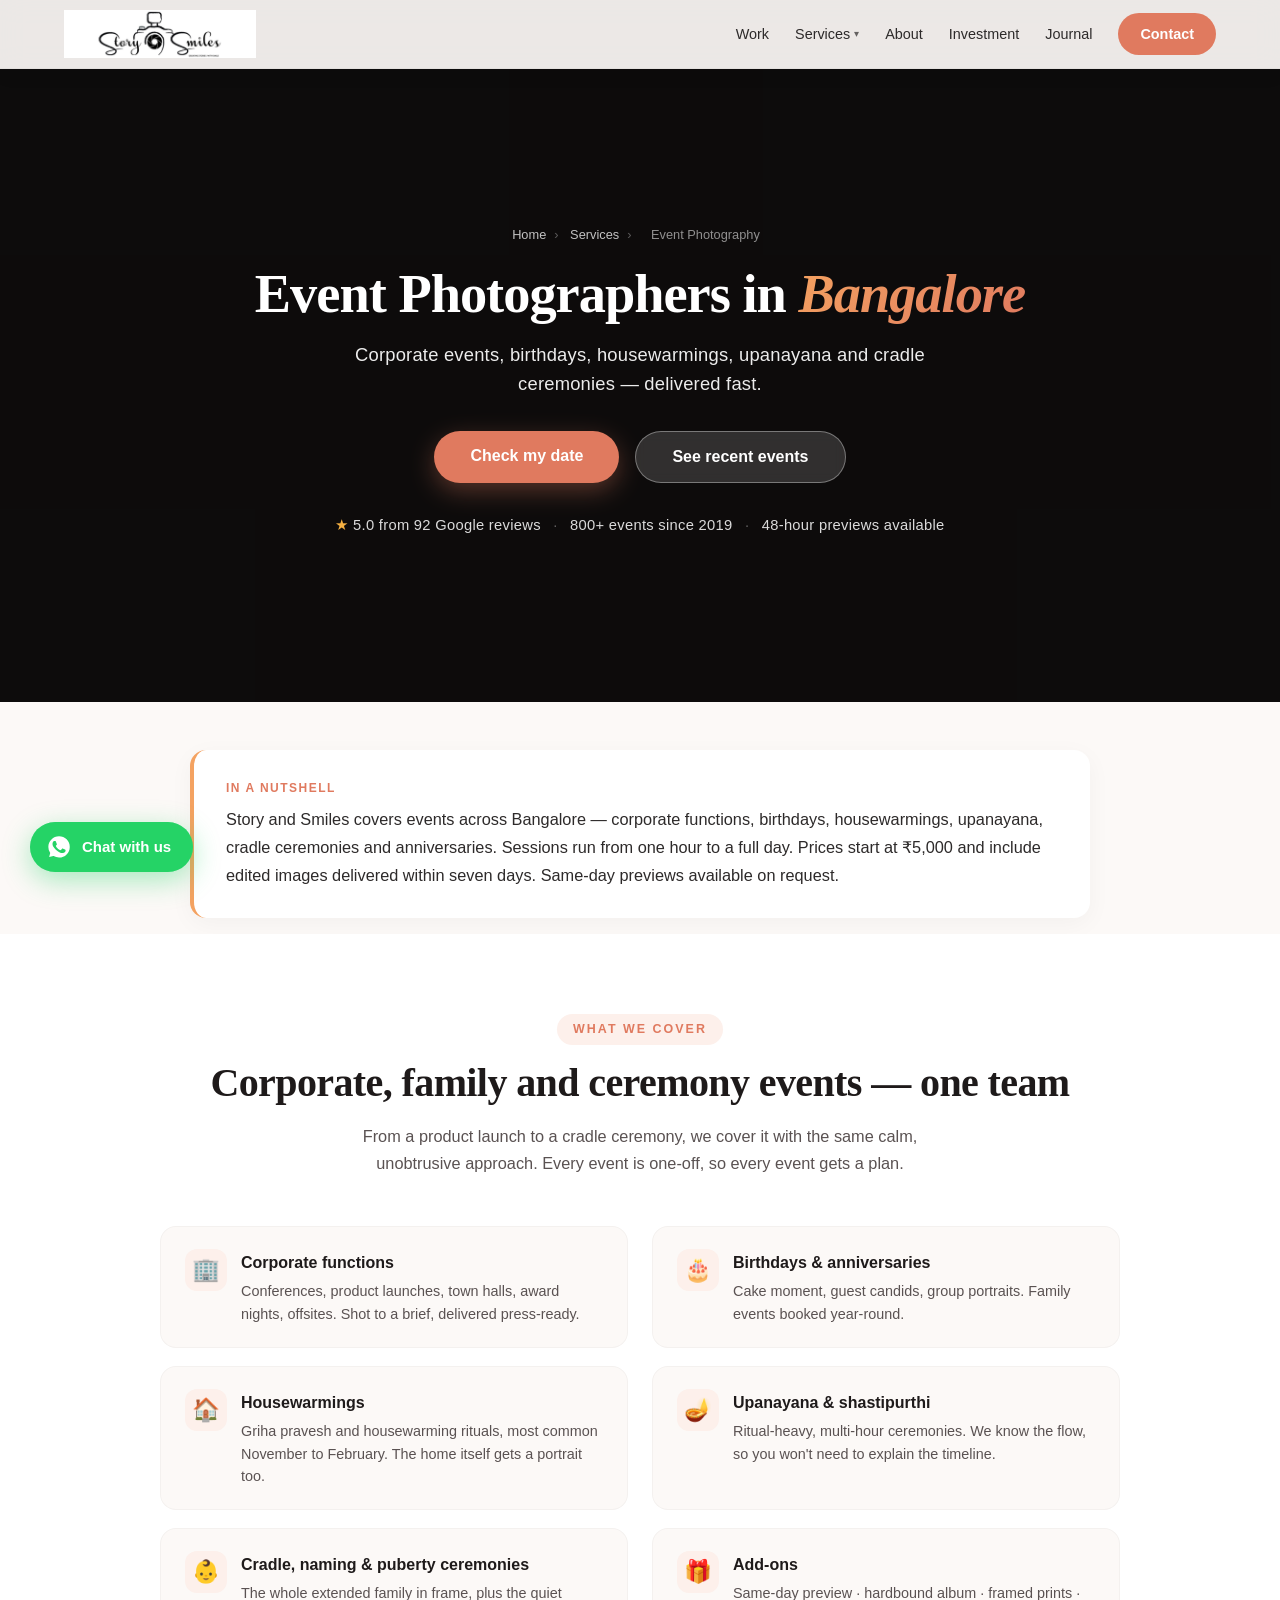
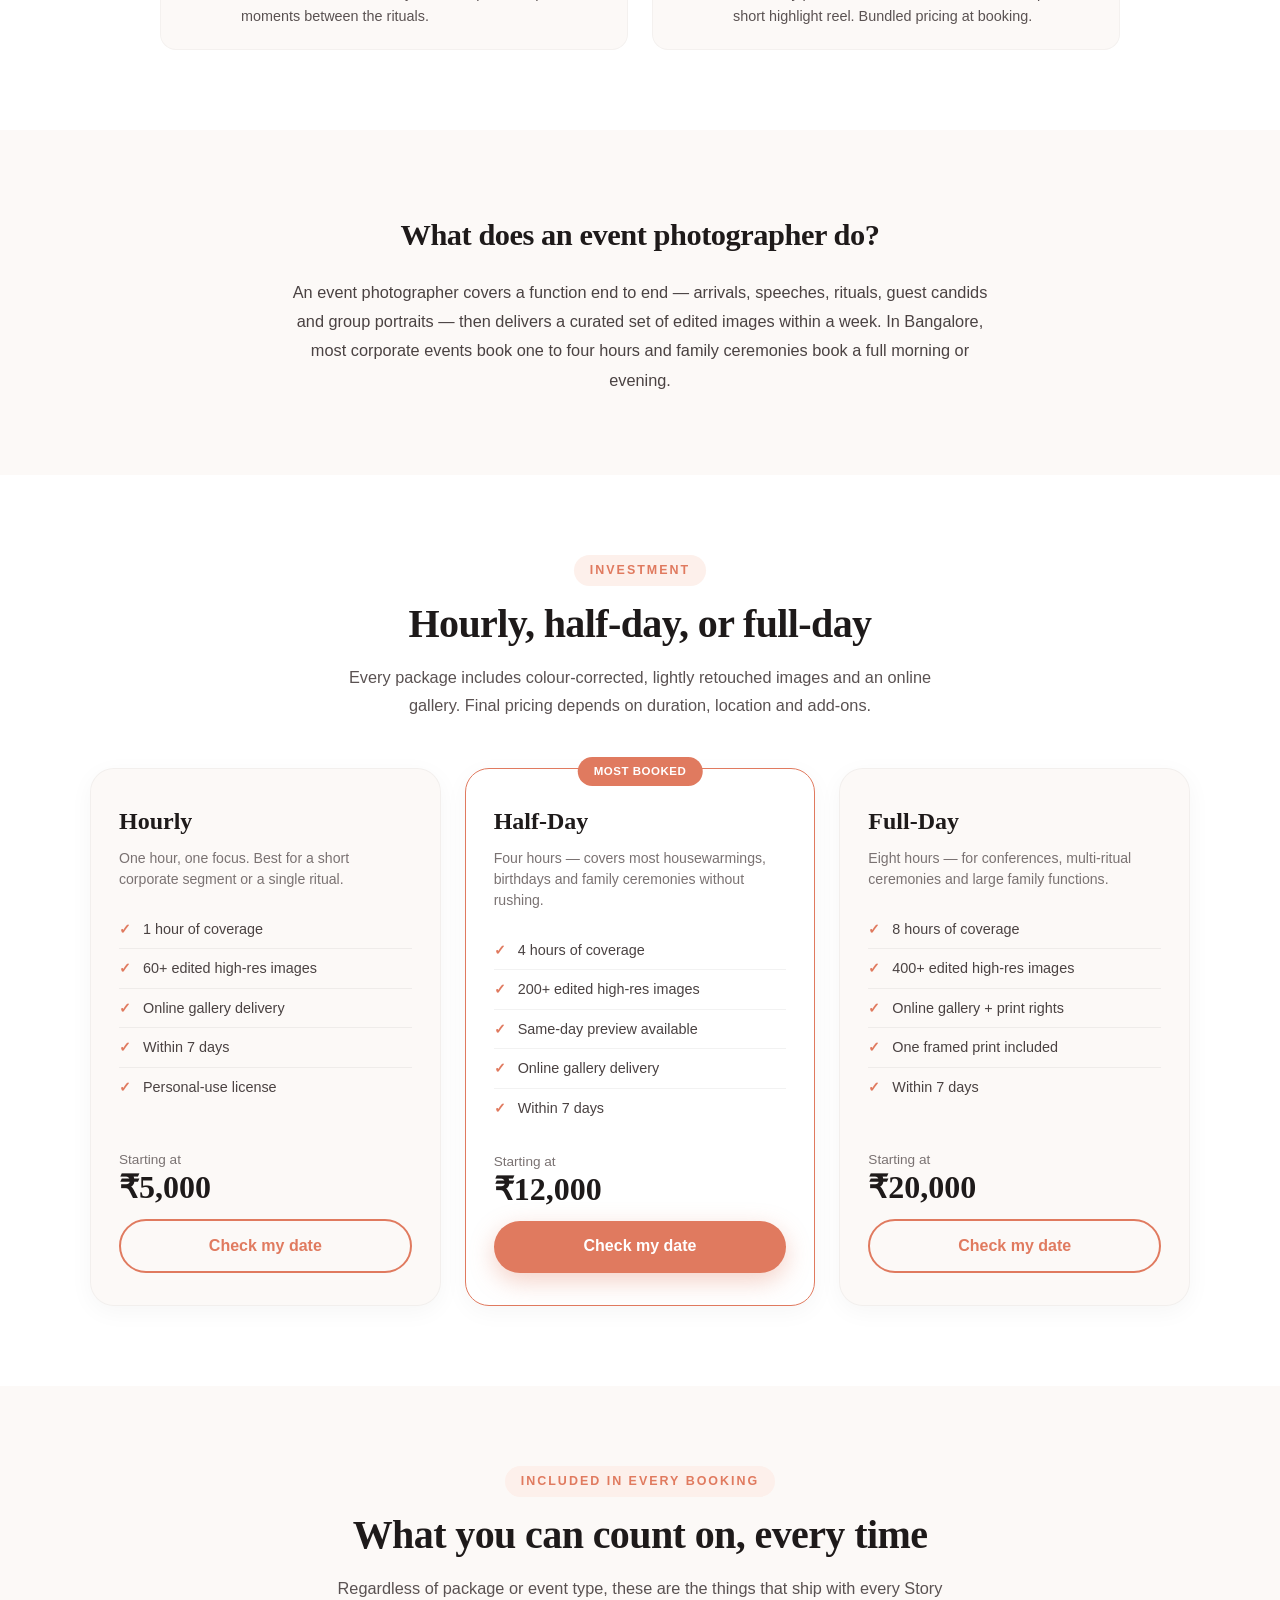
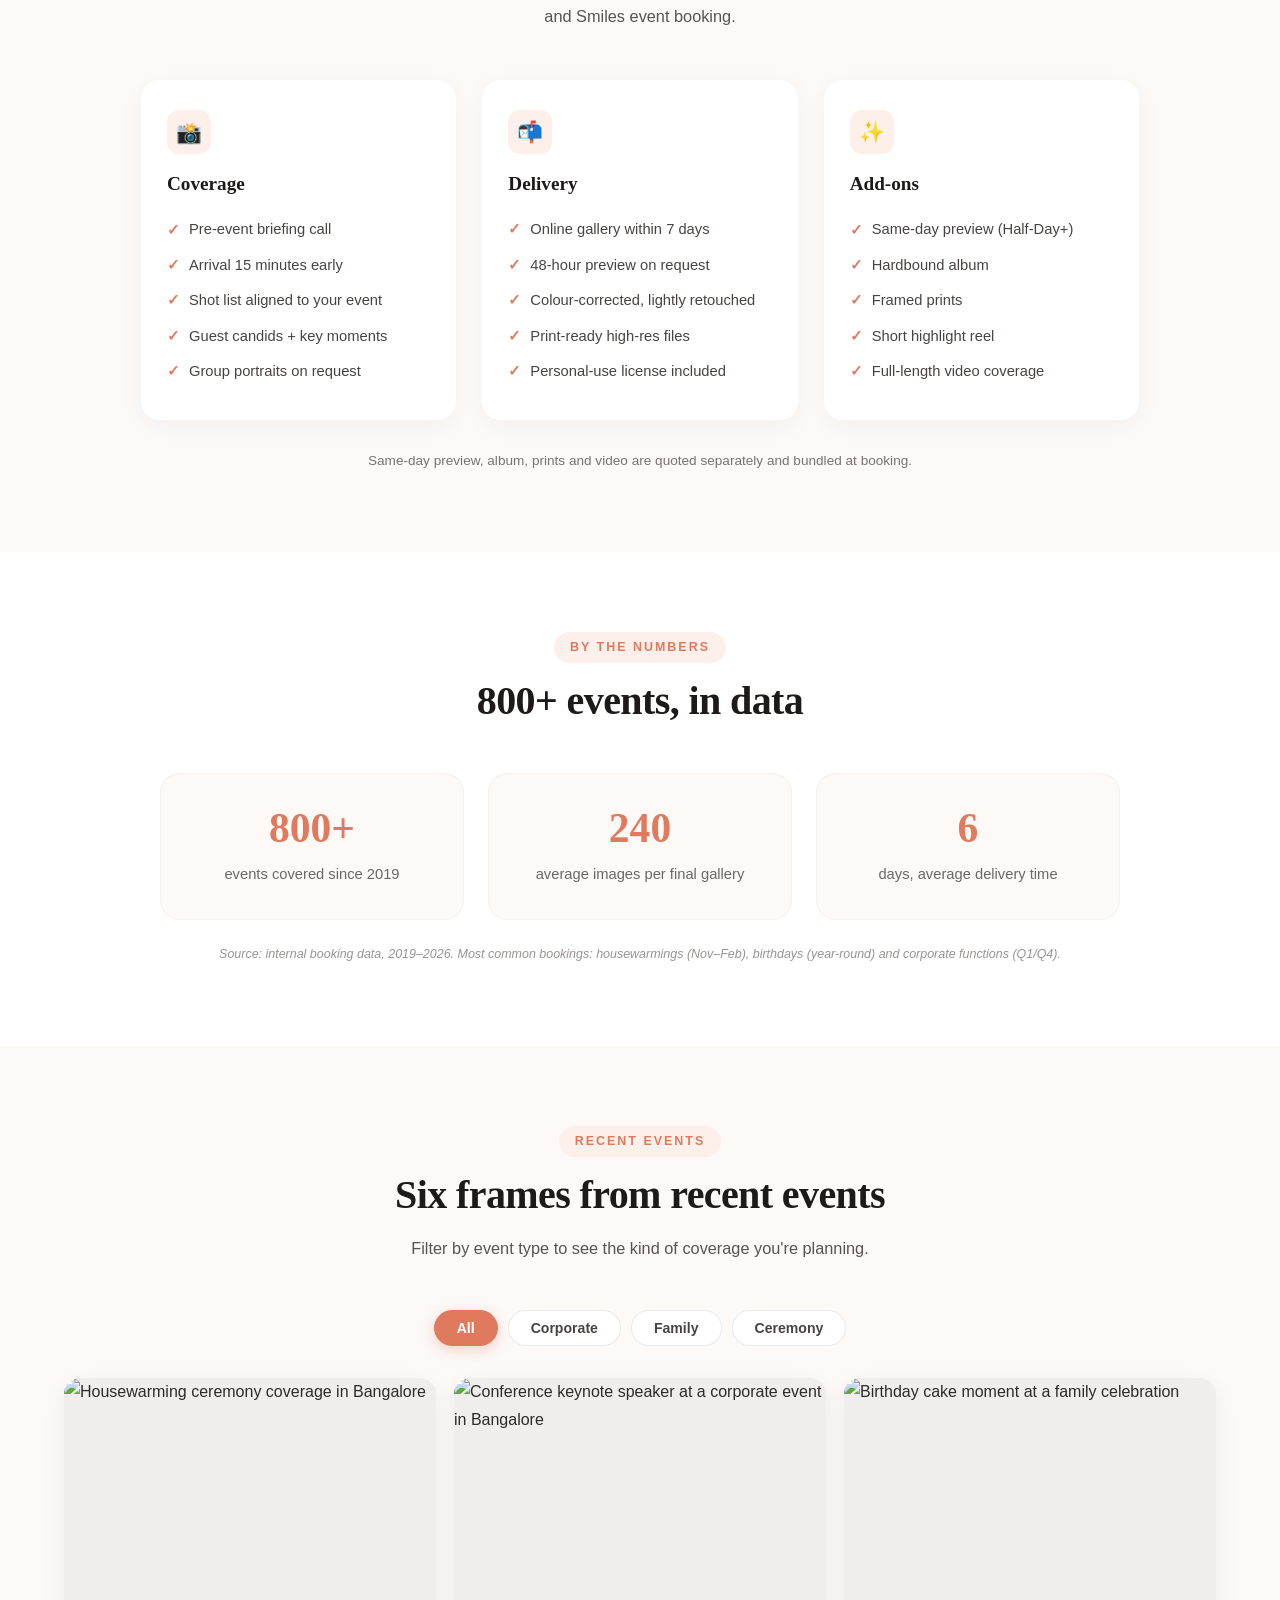
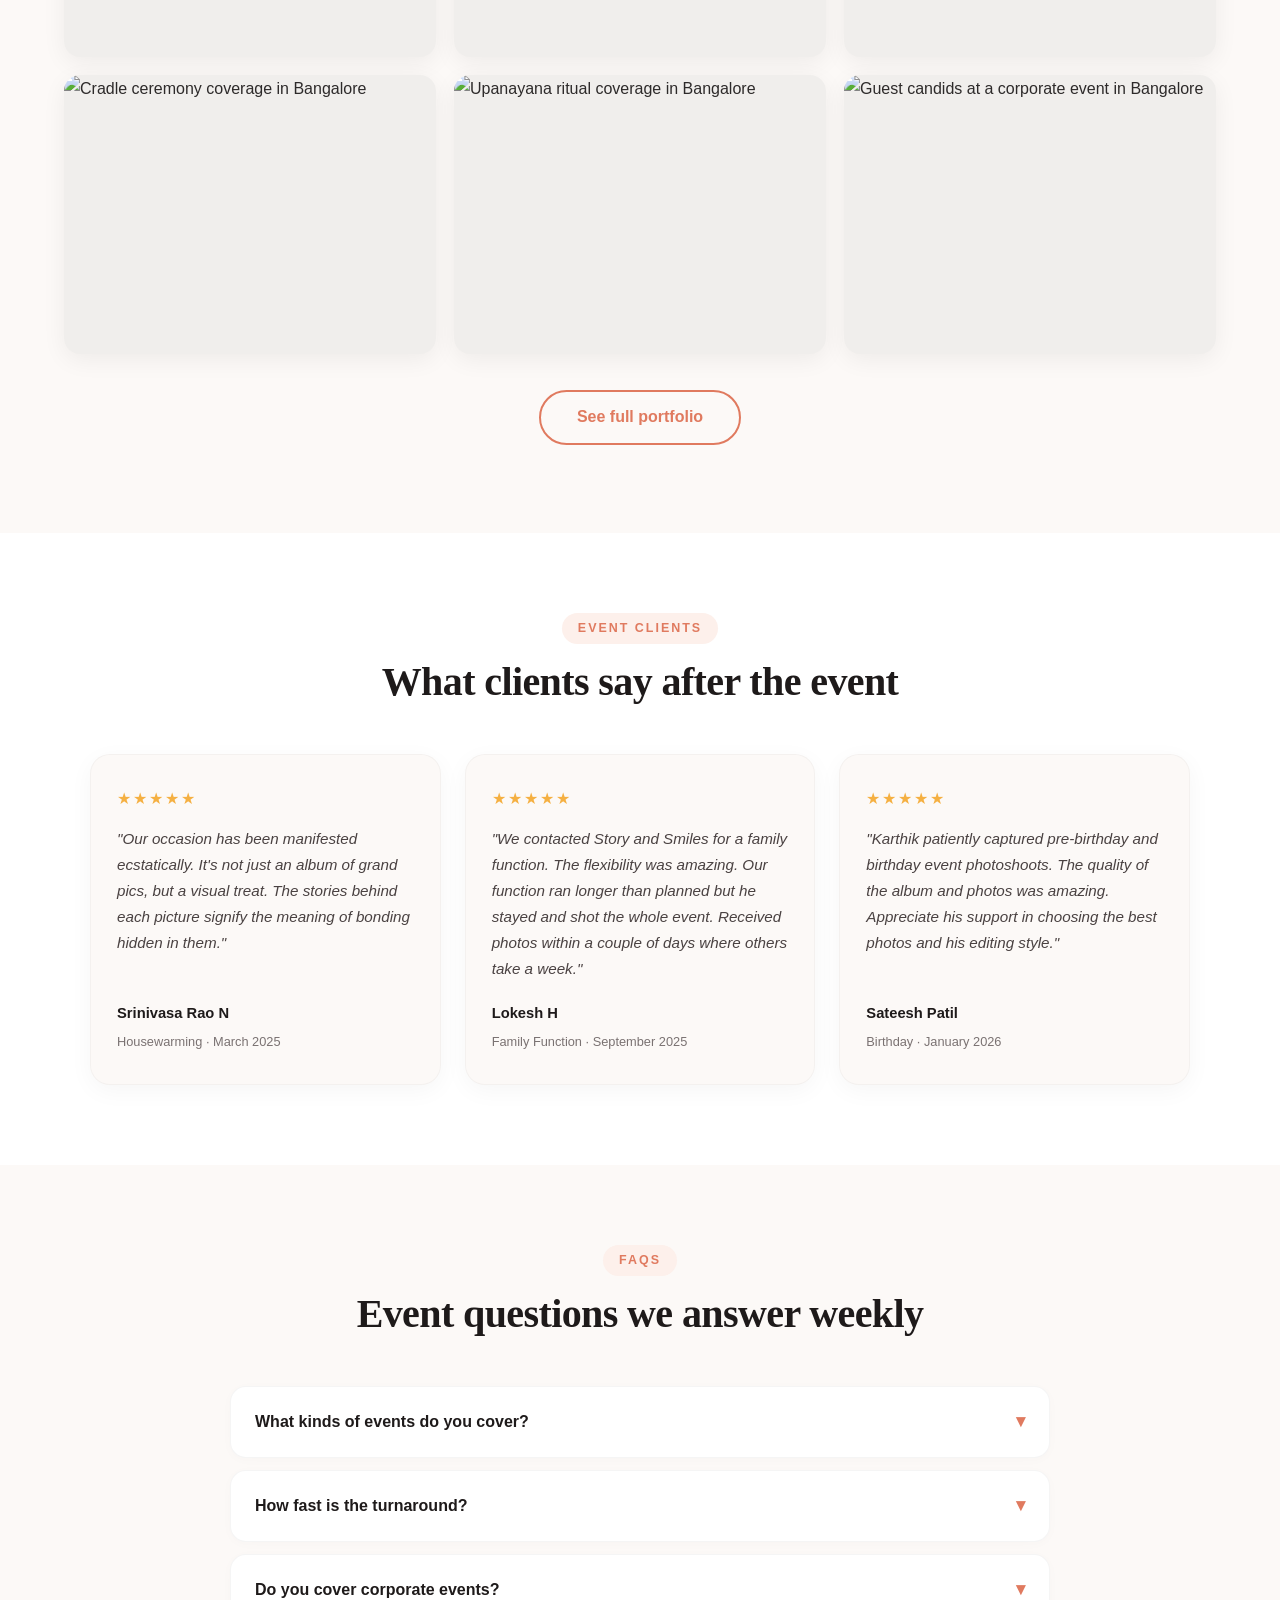
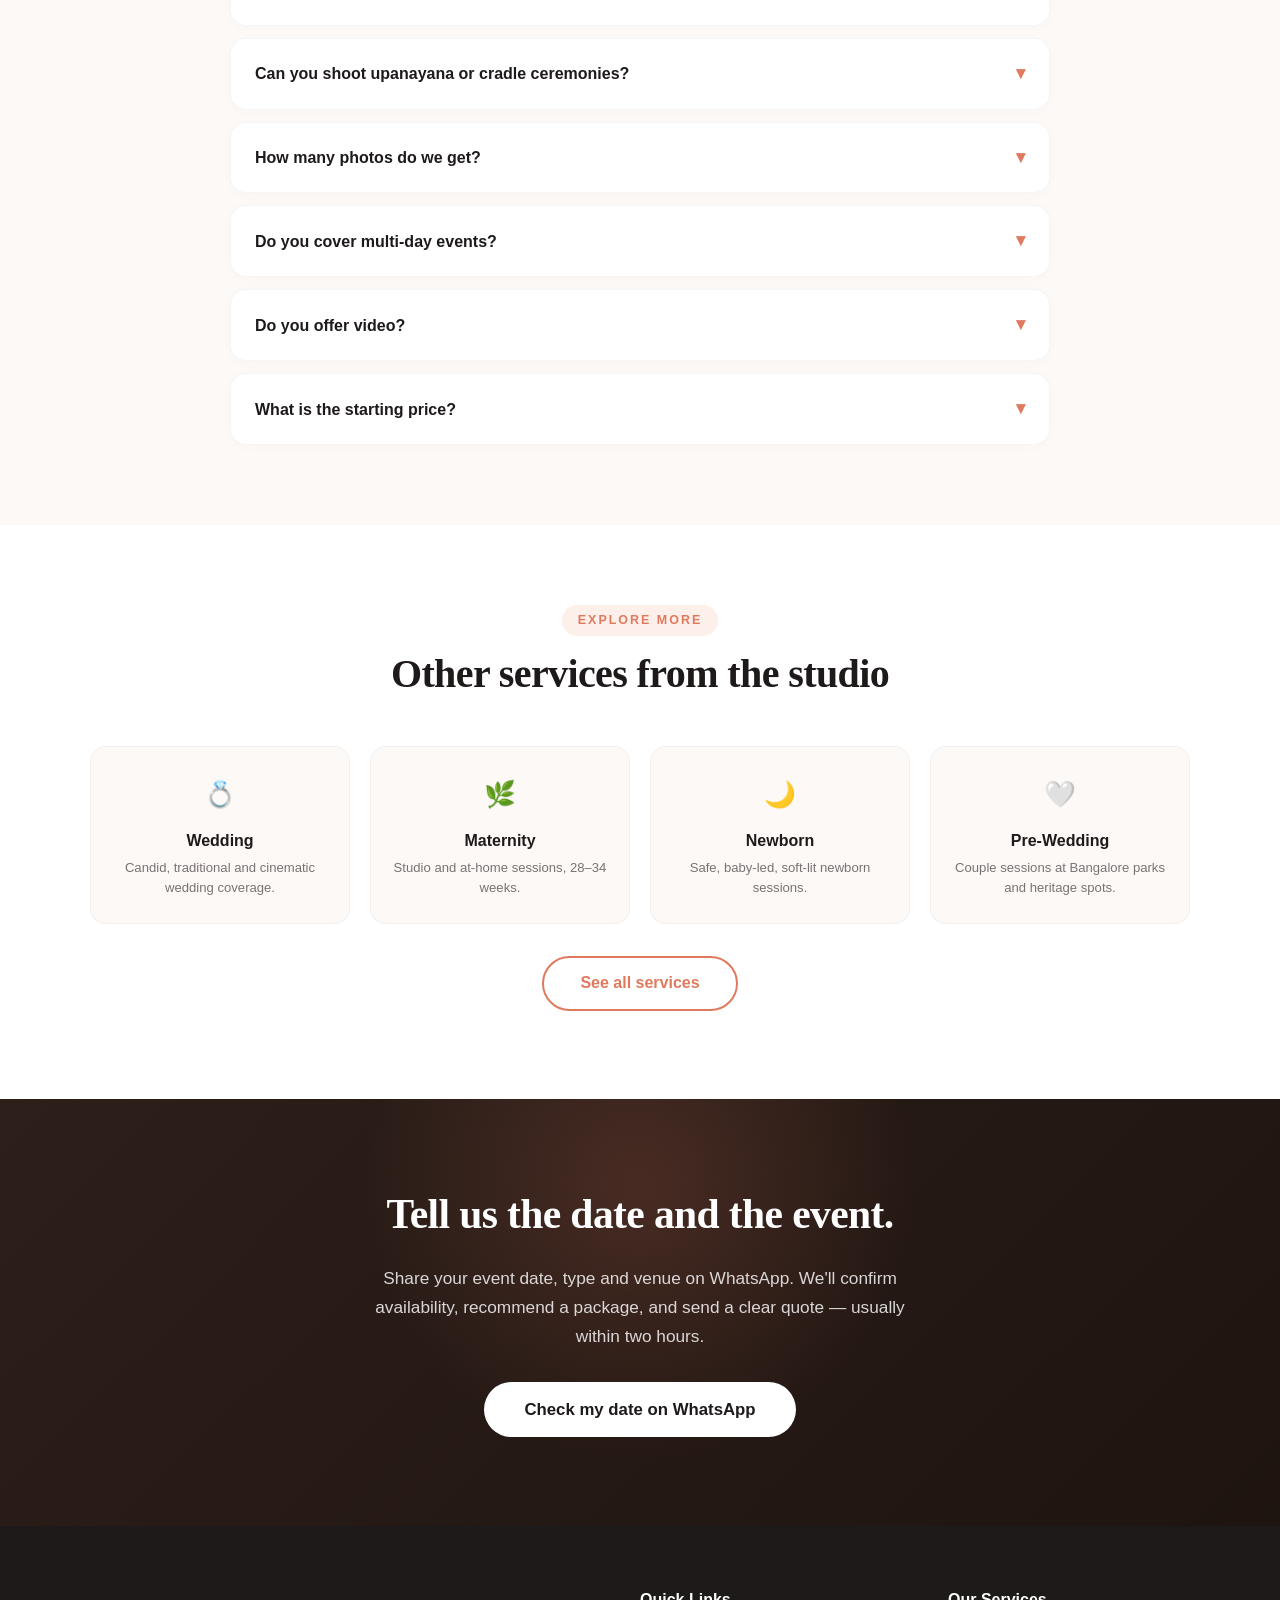
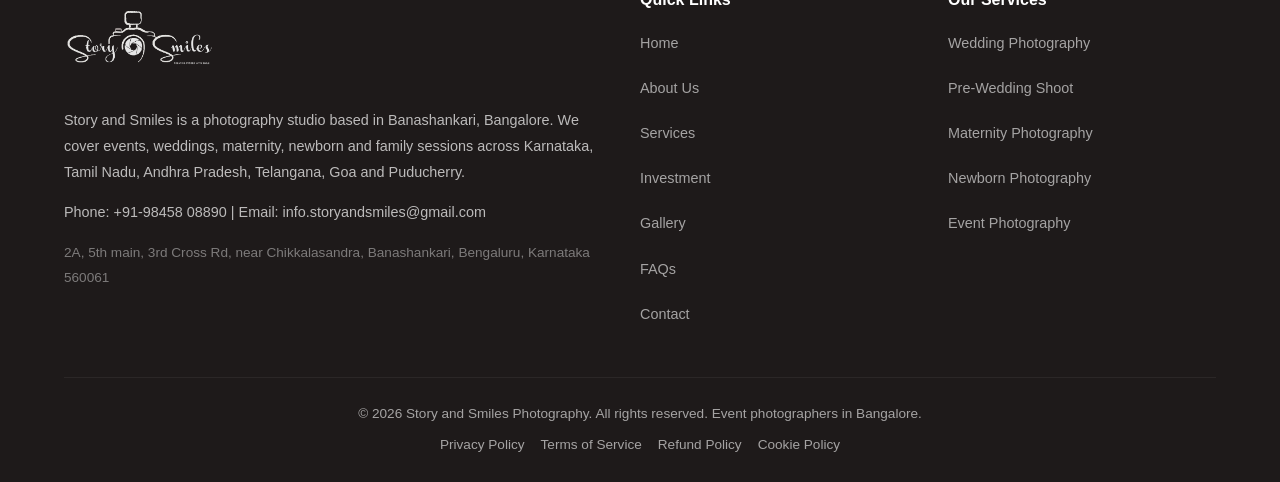
==== commit 189d0d2e: "Update Open Graph and canonical URLs in HTML" ====
--- a/event-photography-bangalore.html
+++ b/event-photography-bangalore.html
@@ -56,7 +56,7 @@
     <meta property="og:image:alt" content="Candid guest moment at a family function in Bangalore — laughing, unposed, warm" />
     <meta property="og:image:width" content="1200" />
     <meta property="og:image:height" content="630" />
-    <meta property="og:url" content="https://story-and-smiles-photography.vercel.app/event-photography-bangalore" />
+    <meta property="og:url" content="https://story-and-smiles-photography.vercel.app/event-photography-bangalore.html" />
     <meta property="og:site_name" content="Story and Smiles Photography" />
     <meta property="og:locale" content="en_IN" />
     <meta property="og:updated_time" content="2026-10-12T10:00:00+05:30" />
@@ -77,8 +77,8 @@
 
     <!-- ===== CANONICAL + HREFLANG ===== -->
     <link rel="canonical" href="https://story-and-smiles-photography.vercel.app/event-photography-bangalore.html" />
-    <link rel="alternate" hreflang="en-in" href="https://story-and-smiles-photography.vercel.app/event-photography-bangalore" />
-    <link rel="alternate" hreflang="x-default" href="https://story-and-smiles-photography.vercel.app/event-photography-bangalore" />
+    <link rel="alternate" hreflang="en-in" href="https://story-and-smiles-photography.vercel.app/event-photography-bangalore.html" />
+    <link rel="alternate" hreflang="x-default" href="https://story-and-smiles-photography.vercel.app/event-photography-bangalore.html" />
 
     <link rel="sitemap" type="application/xml" title="Sitemap" href="/sitemap.xml" />
 
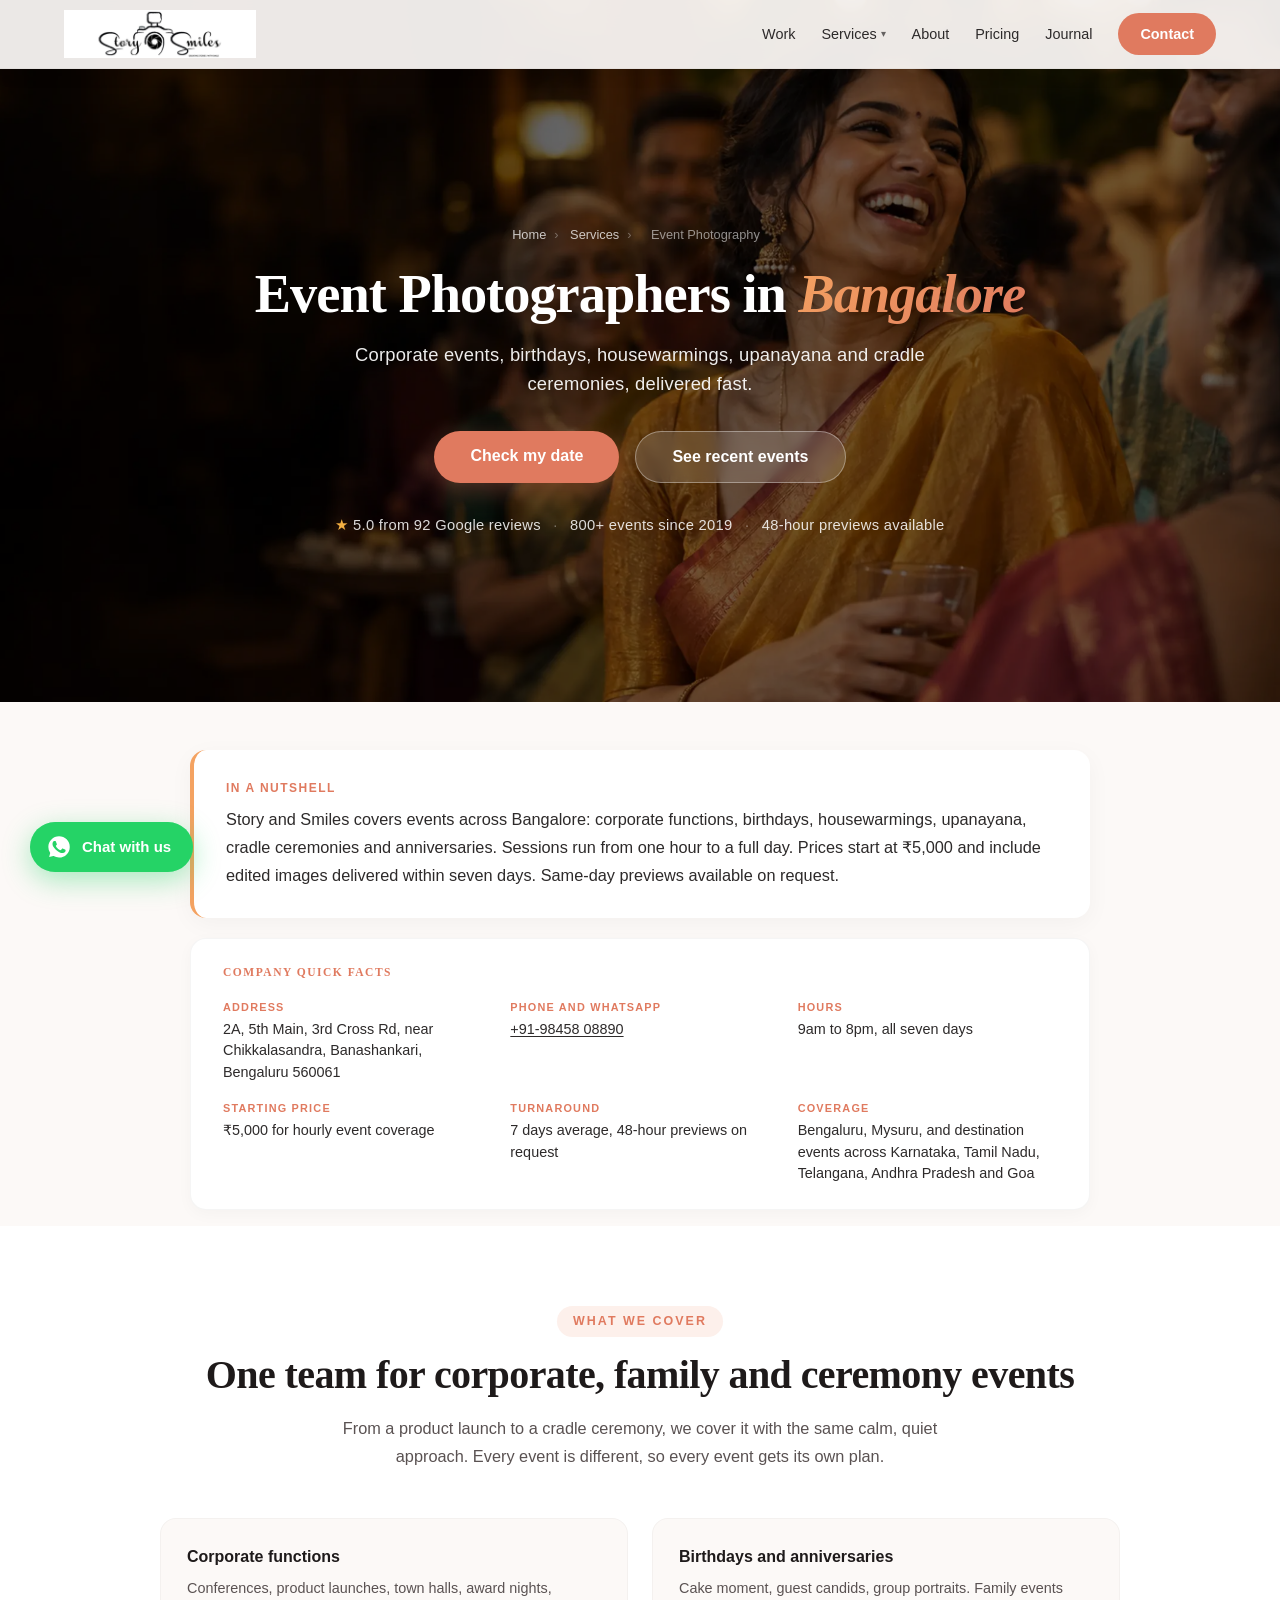
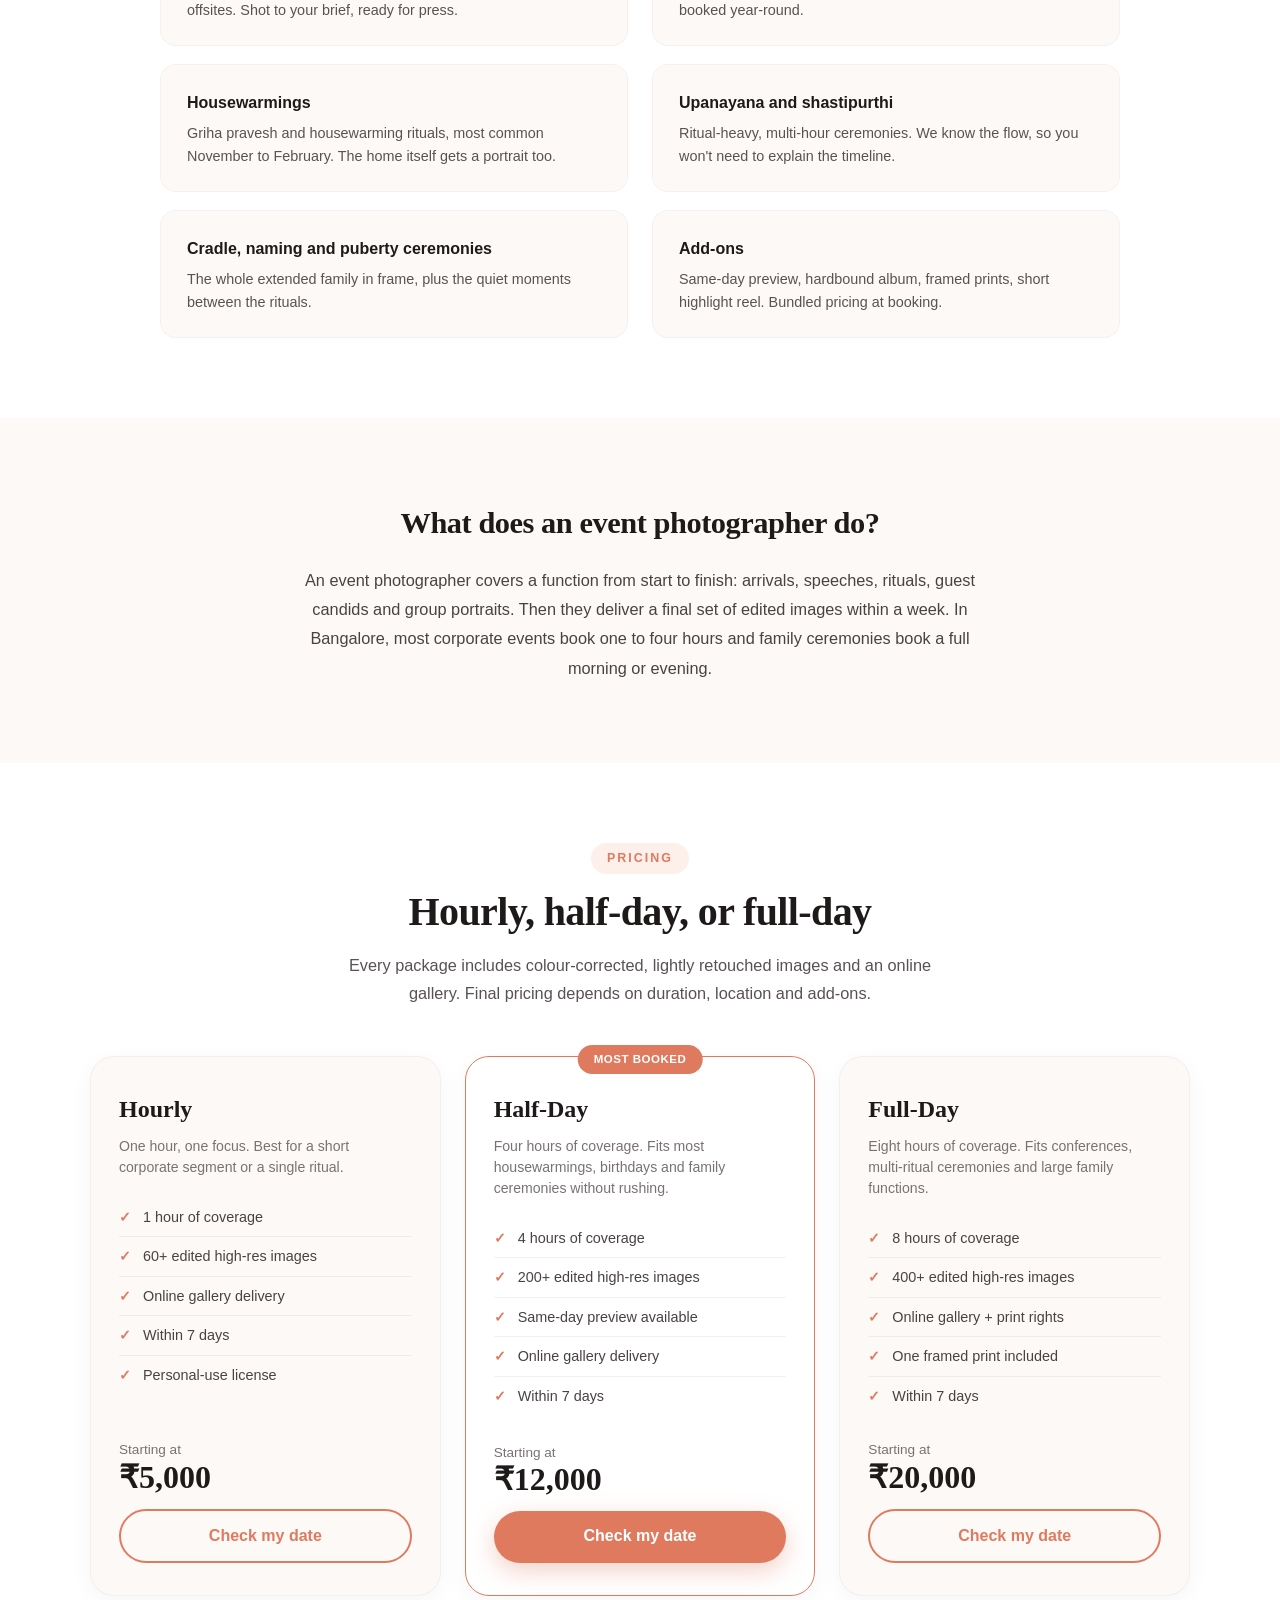
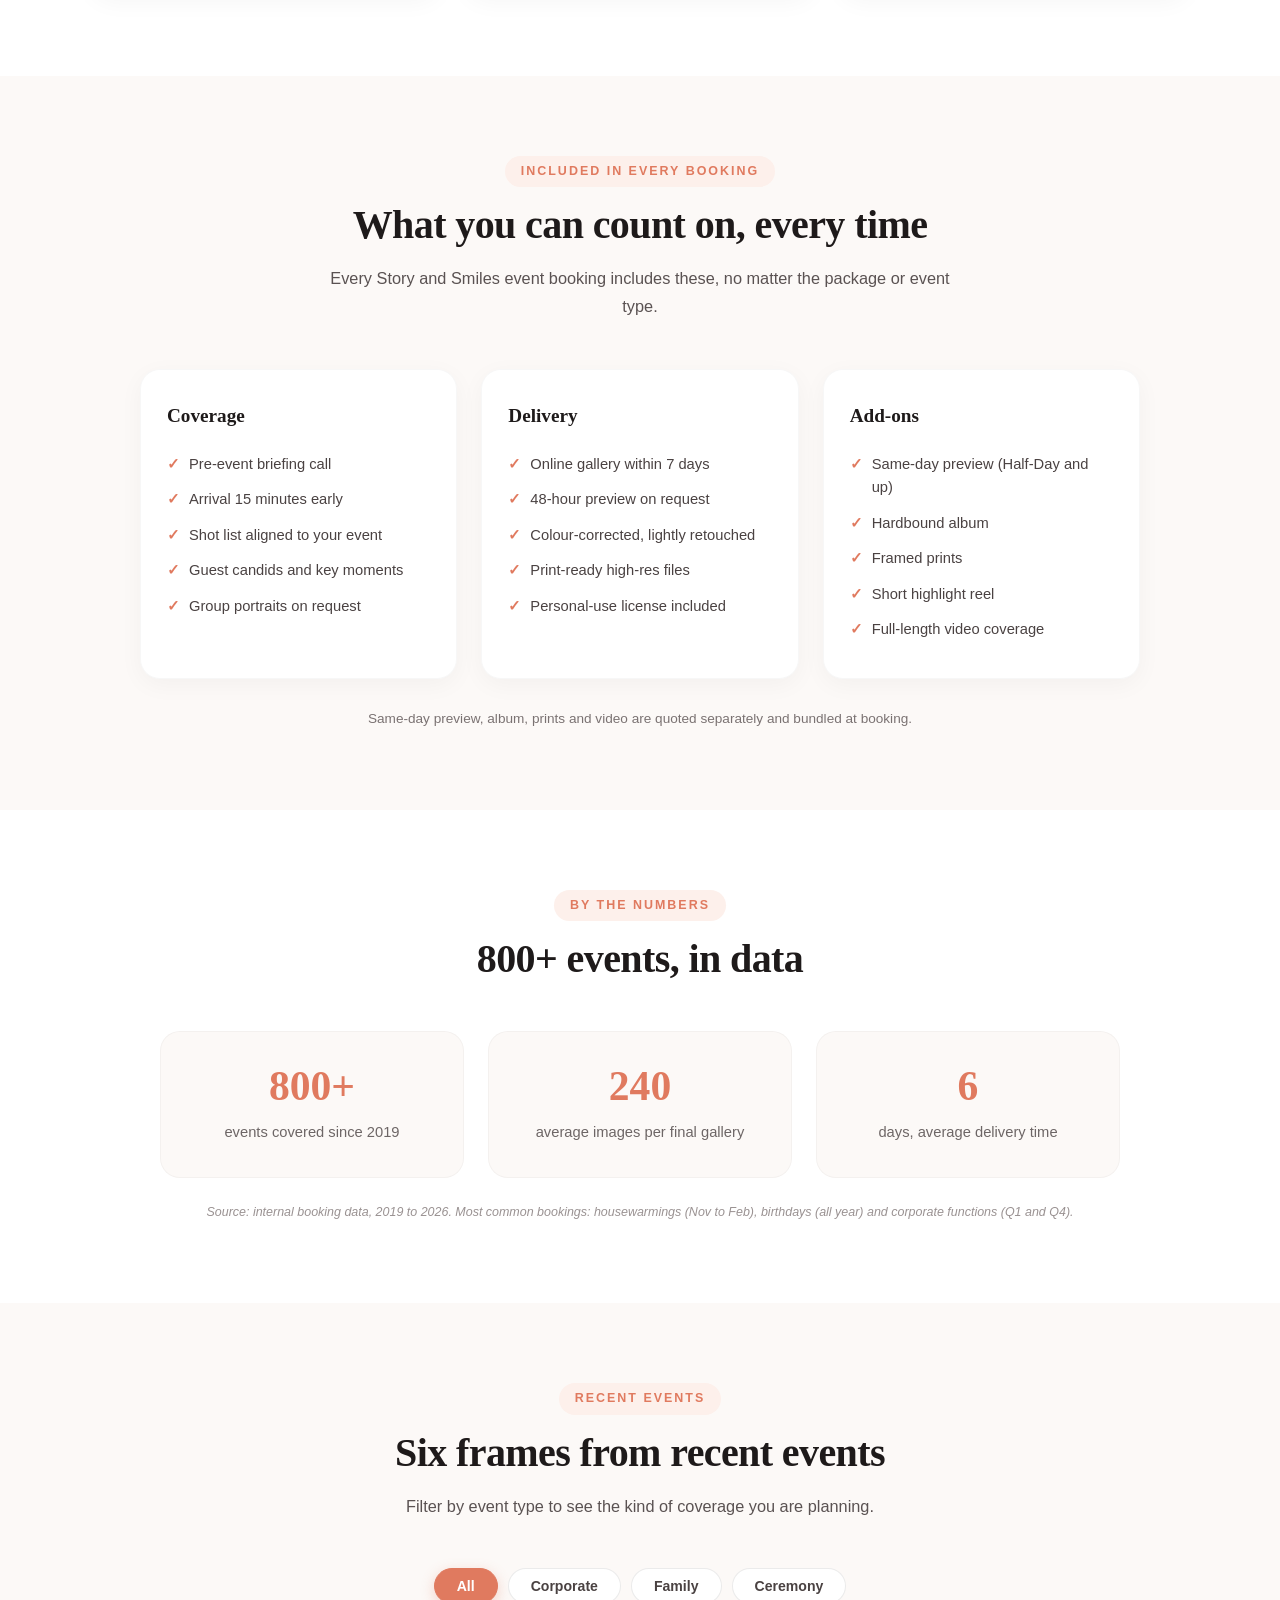
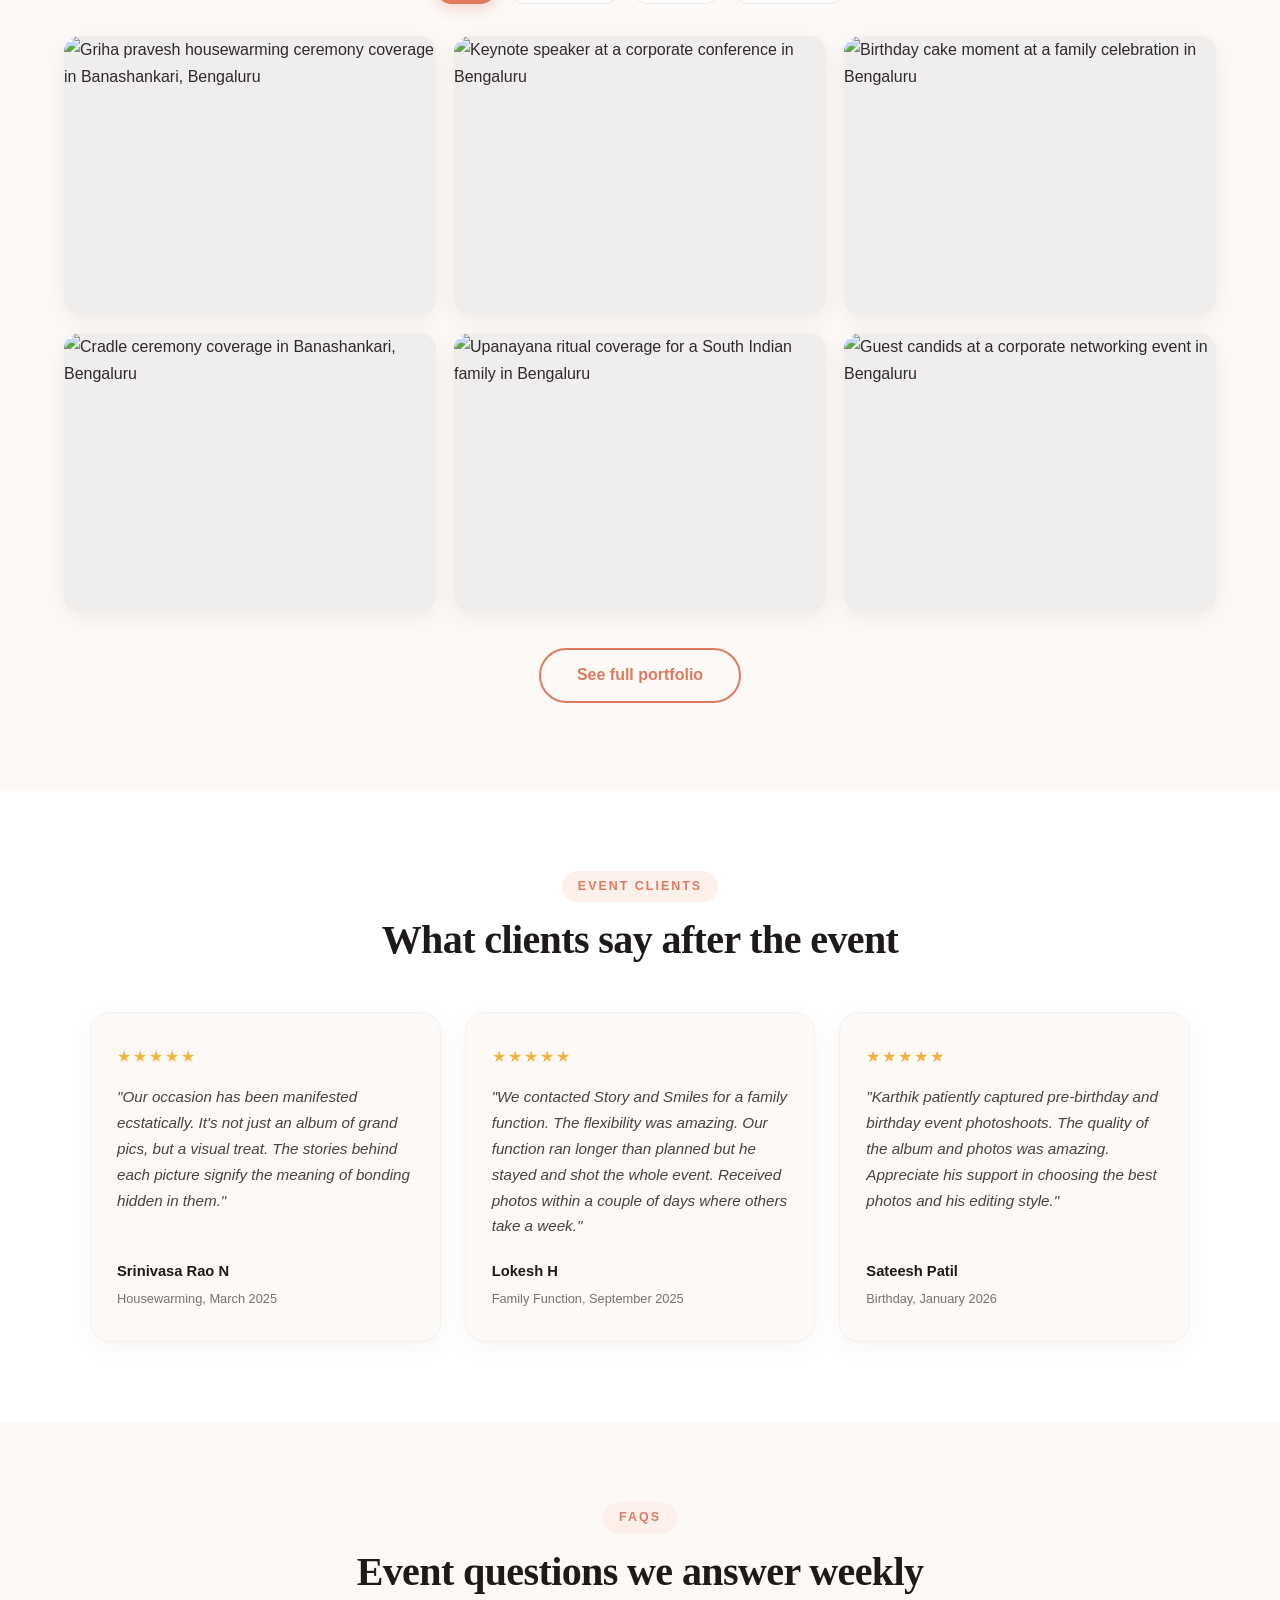
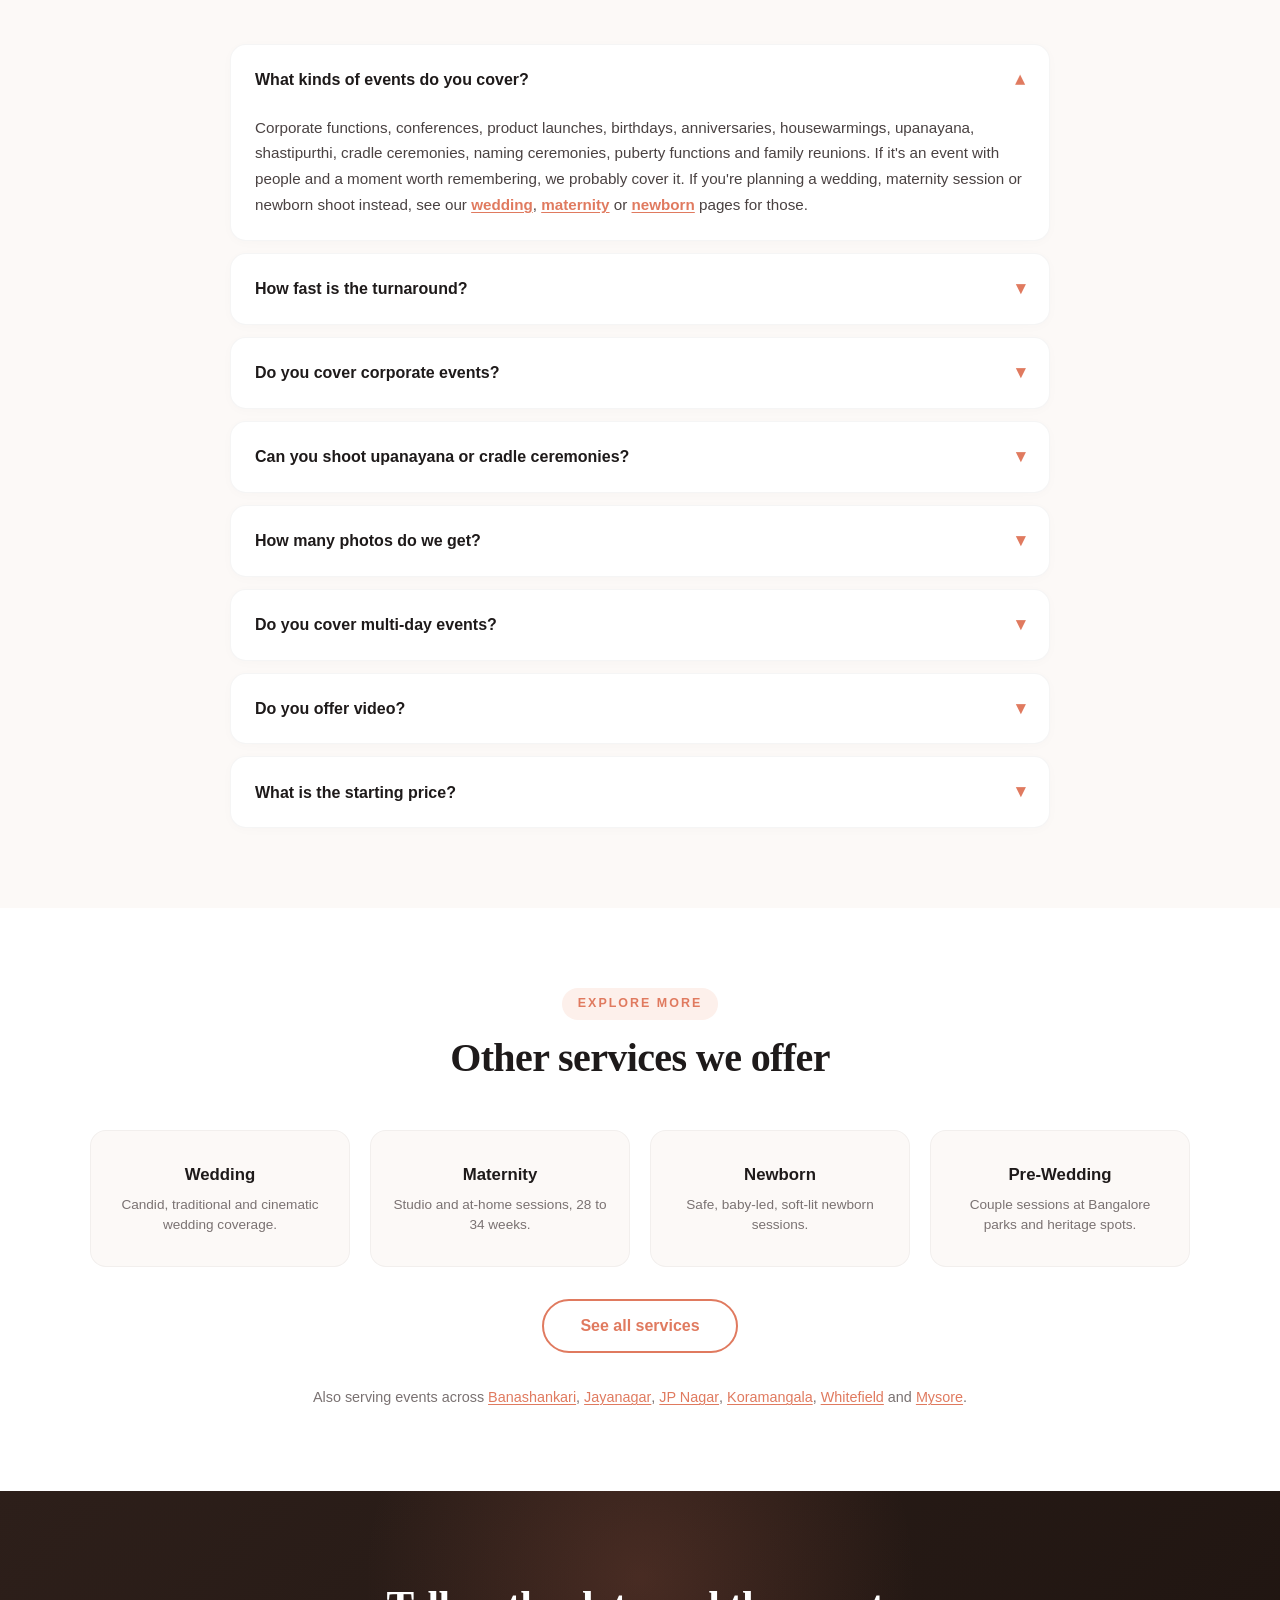
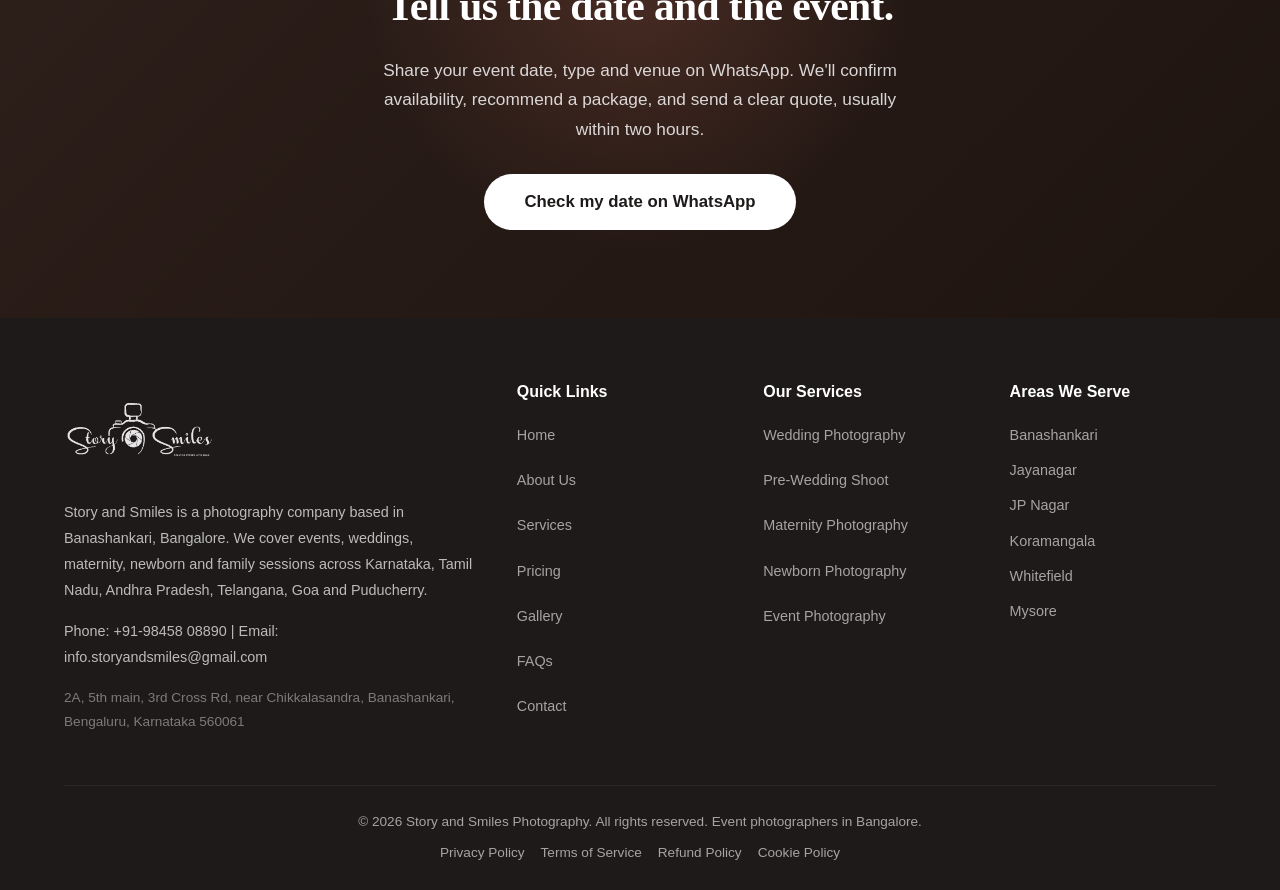
==== commit adc6306e: "Updated newer version for event page" ====
--- a/event-photography-bangalore.html
+++ b/event-photography-bangalore.html
@@ -38,7 +38,7 @@
 
     <!-- ===== PRIMARY META ===== -->
     <title>Event Photographers in Bangalore | Story and Smiles</title>
-    <meta name="description" content="Event photography in Bangalore — corporate functions, birthdays, housewarmings, upanayana and cradle ceremonies. From ₹5,000, edited images in 7 days. 800+ events since 2019." />
+    <meta name="description" content="Event photography in Bangalore for corporate functions, birthdays, housewarmings, upanayana and cradle ceremonies. From ₹5,000, edited images in 7 days. 800+ events since 2019." />
     <meta name="author" content="Story and Smiles Photography" />
     <meta name="robots" content="index, follow, max-image-preview:large, max-snippet:-1" />
     <meta name="theme-color" content="#e07a5f" />
@@ -53,7 +53,7 @@
     <meta property="og:description" content="Corporate functions, birthdays, housewarmings, upanayana and cradle ceremonies across Bangalore. From ₹5,000, 48-hour previews available." />
     <meta property="og:type" content="website" />
     <meta property="og:image" content="https://story-and-smiles-photography.vercel.app/assets/images/event-hero.webp" />
-    <meta property="og:image:alt" content="Candid guest moment at a family function in Bangalore — laughing, unposed, warm" />
+    <meta property="og:image:alt" content="Candid guest moment at a family function in Bangalore, laughing and unposed" />
     <meta property="og:image:width" content="1200" />
     <meta property="og:image:height" content="630" />
     <meta property="og:url" content="https://story-and-smiles-photography.vercel.app/event-photography-bangalore.html" />
@@ -143,7 +143,7 @@
     </script>
 
     <!-- ================================================================
-         SCHEMA — Service + FAQPage + BreadcrumbList + ImageGallery + LocalBusiness
+         SCHEMA
     ================================================================ -->
 
     <!-- SCHEMA: ORGANIZATION -->
@@ -160,7 +160,7 @@
             "url": "https://story-and-smiles-photography.vercel.app/assets/images/logo.png",
             "width": 512, "height": 512
         },
-        "description": "Event and family photography studio in Banashankari, Bengaluru. Corporate functions, birthdays, housewarmings, upanayana and cradle ceremonies across Karnataka.",
+        "description": "Event and family photography company in Banashankari, Bengaluru. Corporate functions, birthdays, housewarmings, upanayana and cradle ceremonies across Karnataka.",
         "email": "info.storyandsmiles@gmail.com",
         "telephone": "+91-9845808890",
         "foundingDate": "2019-06-01",
@@ -181,14 +181,14 @@
     }
     </script>
 
-    <!-- SCHEMA: LOCAL BUSINESS (referenced by @id in Service/FAQ) -->
+    <!-- SCHEMA: LOCAL BUSINESS -->
     <script type="application/ld+json">
     {
         "@context": "https://schema.org",
         "@type": ["LocalBusiness", "ProfessionalService", "PhotographyBusiness"],
         "@id": "https://story-and-smiles-photography.vercel.app/#localbusiness",
         "name": "Story and Smiles Photography",
-        "description": "Event photography studio in Banashankari, Bengaluru. Corporate functions, birthdays, housewarmings, upanayana, cradle and naming ceremonies across Bangalore.",
+        "description": "Event photography company in Banashankari, Bengaluru. Corporate functions, birthdays, housewarmings, upanayana, cradle and naming ceremonies across Bangalore.",
         "image": [
             "https://story-and-smiles-photography.vercel.app/assets/images/logo.png",
             "https://story-and-smiles-photography.vercel.app/assets/images/event-hero.webp",
@@ -196,10 +196,10 @@
         ],
         "telephone": "+91-9845808890",
         "email": "info.storyandsmiles@gmail.com",
-        "priceRange": "₹5,000 - ₹20,000",
+        "priceRange": "₹5,000 - ₹60,000",
         "currenciesAccepted": "INR",
         "paymentAccepted": "Cash, UPI, Bank Transfer",
-        "url": "https://story-and-smiles-photography.vercel.app/event-photography-bangalore",
+        "url": "https://story-and-smiles-photography.vercel.app/event-photography-bangalore.html",
         "address": {
             "@type": "PostalAddress",
             "streetAddress": "2A, 5th main, 3rd Cross Rd, near Chikkalasandra, Banashankari",
@@ -245,6 +245,20 @@
                 "reviewBody": "Karthik patiently captured pre-birthday and birthday event photoshoots. The quality of the album and photos was amazing."
             }
         ],
+        "areaServed": [
+            { "@type": "City", "name": "Bengaluru" },
+            { "@type": "Place", "name": "Banashankari", "url": "https://story-and-smiles-photography.vercel.app/areas/banashankari.html" },
+            { "@type": "Place", "name": "Jayanagar", "url": "https://story-and-smiles-photography.vercel.app/areas/jayanagar.html" },
+            { "@type": "Place", "name": "JP Nagar", "url": "https://story-and-smiles-photography.vercel.app/areas/jp-nagar.html" },
+            { "@type": "Place", "name": "Koramangala", "url": "https://story-and-smiles-photography.vercel.app/areas/koramangala.html" },
+            { "@type": "Place", "name": "Whitefield", "url": "https://story-and-smiles-photography.vercel.app/areas/whitefield.html" },
+            { "@type": "City", "name": "Mysuru", "url": "https://story-and-smiles-photography.vercel.app/areas/mysore.html" },
+            { "@type": "State", "name": "Karnataka" },
+            { "@type": "State", "name": "Tamil Nadu" },
+            { "@type": "State", "name": "Telangana" },
+            { "@type": "State", "name": "Andhra Pradesh" },
+            { "@type": "State", "name": "Goa" }
+        ],
         "sameAs": [
             "https://www.instagram.com/storyandsmiles",
             "https://www.facebook.com/storyandsmiles",
@@ -271,8 +285,8 @@
     {
         "@context": "https://schema.org",
         "@type": "WebPage",
-        "@id": "https://story-and-smiles-photography.vercel.app/event-photography-bangalore#webpage",
-        "url": "https://story-and-smiles-photography.vercel.app/event-photography-bangalore",
+        "@id": "https://story-and-smiles-photography.vercel.app/event-photography-bangalore.html#webpage",
+        "url": "https://story-and-smiles-photography.vercel.app/event-photography-bangalore.html",
         "name": "Event Photographers in Bangalore | Story and Smiles",
         "isPartOf": { "@id": "https://story-and-smiles-photography.vercel.app/#website" },
         "about": [
@@ -285,10 +299,34 @@
         "datePublished": "2026-02-10T09:00:00+05:30",
         "dateModified": "2026-10-12T10:00:00+05:30",
         "inLanguage": "en-IN",
-        "breadcrumb": { "@id": "https://story-and-smiles-photography.vercel.app/event-photography-bangalore#breadcrumb" },
+        "breadcrumb": { "@id": "https://story-and-smiles-photography.vercel.app/event-photography-bangalore.html#breadcrumb" },
+        "significantLink": [
+            "https://story-and-smiles-photography.vercel.app/wedding-photography-bangalore.html",
+            "https://story-and-smiles-photography.vercel.app/pre-wedding-photography-bangalore.html",
+            "https://story-and-smiles-photography.vercel.app/maternity-photography-bangalore.html",
+            "https://story-and-smiles-photography.vercel.app/newborn-photography-bangalore.html",
+            "https://story-and-smiles-photography.vercel.app/event-photography-bangalore.html",
+            "https://story-and-smiles-photography.vercel.app/areas/banashankari.html",
+            "https://story-and-smiles-photography.vercel.app/areas/jayanagar.html",
+            "https://story-and-smiles-photography.vercel.app/areas/jp-nagar.html",
+            "https://story-and-smiles-photography.vercel.app/areas/koramangala.html",
+            "https://story-and-smiles-photography.vercel.app/areas/whitefield.html",
+            "https://story-and-smiles-photography.vercel.app/areas/mysore.html"
+        ],
         "speakable": {
             "@type": "SpeakableSpecification",
-            "cssSelector": ["#hero-title", ".nutshell-text", "#definition-text", "#faq-heading"]
+            "cssSelector": [
+                "#hero-title",
+                ".nutshell-text",
+                "#quick-facts-heading",
+                ".quick-facts-inline",
+                "#definition-text",
+                "#cover-heading",
+                "#packages-heading",
+                "#included-heading",
+                "#faq-heading",
+                "#faq-first-answer"
+            ]
         }
     }
     </script>
@@ -298,11 +336,11 @@
     {
         "@context": "https://schema.org",
         "@type": "BreadcrumbList",
-        "@id": "https://story-and-smiles-photography.vercel.app/event-photography-bangalore#breadcrumb",
+        "@id": "https://story-and-smiles-photography.vercel.app/event-photography-bangalore.html#breadcrumb",
         "itemListElement": [
             { "@type": "ListItem", "position": 1, "name": "Home", "item": "https://story-and-smiles-photography.vercel.app/" },
             { "@type": "ListItem", "position": 2, "name": "Services", "item": "https://story-and-smiles-photography.vercel.app/#services" },
-            { "@type": "ListItem", "position": 3, "name": "Event Photography", "item": "https://story-and-smiles-photography.vercel.app/event-photography-bangalore" }
+            { "@type": "ListItem", "position": 3, "name": "Event Photography", "item": "https://story-and-smiles-photography.vercel.app/event-photography-bangalore.html" }
         ]
     }
     </script>
@@ -312,7 +350,7 @@
     {
         "@context": "https://schema.org",
         "@type": "Service",
-        "@id": "https://story-and-smiles-photography.vercel.app/event-photography-bangalore#service",
+        "@id": "https://story-and-smiles-photography.vercel.app/event-photography-bangalore.html#service",
         "serviceType": "Event Photography",
         "name": "Event Photographers in Bangalore",
         "description": "Event photography for corporate functions, birthdays, housewarmings, upanayana, cradle and naming ceremonies across Bangalore. From ₹5,000, edited images delivered in 7 days, 48-hour previews available.",
@@ -329,41 +367,56 @@
                     "@type": "Offer",
                     "name": "Hourly Event Coverage",
                     "price": "5000", "priceCurrency": "INR",
-                    "description": "1 hour of coverage, 60+ edited images, online gallery."
+                    "description": "1 hour of coverage, 60+ edited images, online gallery.",
+                    "itemOffered": {
+                        "@type": "Service",
+                        "name": "Hourly Event Coverage",
+                        "url": "https://story-and-smiles-photography.vercel.app/event-photography-bangalore.html#packages"
+                    }
                 },
                 {
                     "@type": "Offer",
                     "name": "Half-Day Event Coverage",
                     "price": "12000", "priceCurrency": "INR",
-                    "description": "4 hours of coverage, 200+ edited images, same-day preview available, online gallery."
+                    "description": "4 hours of coverage, 200+ edited images, same-day preview available, online gallery.",
+                    "itemOffered": {
+                        "@type": "Service",
+                        "name": "Half-Day Event Coverage",
+                        "url": "https://story-and-smiles-photography.vercel.app/event-photography-bangalore.html#packages"
+                    }
                 },
                 {
                     "@type": "Offer",
                     "name": "Full-Day Event Coverage",
                     "price": "20000", "priceCurrency": "INR",
-                    "description": "8 hours of coverage, 400+ edited images, online gallery, print rights, one framed print."
+                    "description": "8 hours of coverage, 400+ edited images, online gallery, print rights, one framed print.",
+                    "itemOffered": {
+                        "@type": "Service",
+                        "name": "Full-Day Event Coverage",
+                        "url": "https://story-and-smiles-photography.vercel.app/event-photography-bangalore.html#packages"
+                    }
                 }
             ]
         }
     }
     </script>
 
-    <!-- SCHEMA: FAQPage (8 questions — matches visible accordion) -->
+    <!-- SCHEMA: FAQPage -->
     <script type="application/ld+json">
     {
         "@context": "https://schema.org",
         "@type": "FAQPage",
-        "@id": "https://story-and-smiles-photography.vercel.app/event-photography-bangalore#faq",
+        "@id": "https://story-and-smiles-photography.vercel.app/event-photography-bangalore.html#faq",
         "mainEntity": [
             {
                 "@type": "Question",
                 "name": "What kinds of events do you cover?",
-                "acceptedAnswer": { "@type": "Answer", "text": "Corporate functions, conferences, product launches, birthdays, anniversaries, housewarmings, upanayana, shastipurthi, cradle ceremonies, naming ceremonies, puberty functions and family reunions. If it's an event with people and a moment worth remembering, we probably cover it. Tell us the type and date at booking and we'll confirm fit." }
+                "acceptedAnswer": { "@type": "Answer", "text": "Corporate functions, conferences, product launches, birthdays, anniversaries, housewarmings, upanayana, shastipurthi, cradle ceremonies, naming ceremonies, puberty functions and family reunions. If it's an event with people and a moment worth remembering, we probably cover it. If you're planning a wedding, maternity session or newborn shoot instead, see our wedding, maternity or newborn pages for those." }
             },
             {
                 "@type": "Question",
                 "name": "How fast is the turnaround?",
-                "acceptedAnswer": { "@type": "Answer", "text": "Edited galleries go out within seven days; the average across 800+ events since 2019 is 6 days. A 48-hour preview of 20–30 highlights is available on request, and same-day previews are available on the Half-Day and Full-Day packages. Tell us at booking if you need images urgently for a press release or social post." }
+                "acceptedAnswer": { "@type": "Answer", "text": "Edited galleries go out within seven days; the average across 800+ events since 2019 is 6 days. A 48-hour preview of 20 to 30 highlights is available on request, and same-day previews are available on the Half-Day and Full-Day packages. Tell us at booking if you need images urgently for a press release or social post." }
             },
             {
                 "@type": "Question",
@@ -383,12 +436,12 @@
             {
                 "@type": "Question",
                 "name": "Do you cover multi-day events?",
-                "acceptedAnswer": { "@type": "Answer", "text": "Yes. Multi-day events — a three-day conference, a week-long family reunion, a multi-day wedding-adjacent ceremony — are quoted as a custom bundle. We block the dates, assign the crew, and deliver all galleries together so nothing gets split across weeks." }
+                "acceptedAnswer": { "@type": "Answer", "text": "Yes. Multi-day events (a three-day conference, a week-long family reunion, a multi-day wedding-adjacent ceremony) are quoted as a custom bundle. We block the dates, assign the crew, and deliver all galleries together so nothing gets split across weeks." }
             },
             {
                 "@type": "Question",
                 "name": "Do you offer video?",
-                "acceptedAnswer": { "@type": "Answer", "text": "Yes. We offer a short highlight reel as an add-on to any event package, and full-length video coverage for larger functions. If you want both photos and video, ask about the combo pricing at booking — it's usually cheaper than booking the two separately." }
+                "acceptedAnswer": { "@type": "Answer", "text": "Yes. We offer a short highlight reel as an add-on to any event package, and full-length video coverage for larger functions. If you want both photos and video, ask about the combo pricing at booking. It's usually cheaper than booking the two separately." }
             },
             {
                 "@type": "Question",
@@ -399,21 +452,62 @@
     }
     </script>
 
-    <!-- SCHEMA: ImageGallery (6 filterable tiles) -->
+    <!-- SCHEMA: SERVICE PAGES ITEMLIST -->
+    <script type="application/ld+json">
+    {
+        "@context": "https://schema.org",
+        "@type": "ItemList",
+        "@id": "https://story-and-smiles-photography.vercel.app/#servicepages",
+        "name": "Photography Services in Bangalore",
+        "description": "The five core photography services offered by Story and Smiles Photography.",
+        "numberOfItems": 5,
+        "itemListOrder": "https://schema.org/ItemListUnordered",
+        "itemListElement": [
+            { "@type": "ListItem", "position": 1, "name": "Wedding Photography Bangalore", "url": "https://story-and-smiles-photography.vercel.app/wedding-photography-bangalore.html" },
+            { "@type": "ListItem", "position": 2, "name": "Pre-Wedding Photography Bangalore", "url": "https://story-and-smiles-photography.vercel.app/pre-wedding-photography-bangalore.html" },
+            { "@type": "ListItem", "position": 3, "name": "Maternity and Baby Shower Photography Bangalore", "url": "https://story-and-smiles-photography.vercel.app/maternity-photography-bangalore.html" },
+            { "@type": "ListItem", "position": 4, "name": "Newborn Photography Bangalore", "url": "https://story-and-smiles-photography.vercel.app/newborn-photography-bangalore.html" },
+            { "@type": "ListItem", "position": 5, "name": "Event Photography Bangalore", "url": "https://story-and-smiles-photography.vercel.app/event-photography-bangalore.html" }
+        ]
+    }
+    </script>
+
+    <!-- SCHEMA: SERVICE AREA PAGES ITEMLIST -->
+    <script type="application/ld+json">
+    {
+        "@context": "https://schema.org",
+        "@type": "ItemList",
+        "@id": "https://story-and-smiles-photography.vercel.app/#areapages",
+        "name": "Photography Service Areas in and around Bengaluru",
+        "description": "Neighbourhood and city service areas covered by Story and Smiles Photography.",
+        "numberOfItems": 6,
+        "itemListOrder": "https://schema.org/ItemListUnordered",
+        "itemListElement": [
+            { "@type": "ListItem", "position": 1, "name": "Banashankari", "url": "https://story-and-smiles-photography.vercel.app/areas/banashankari.html" },
+            { "@type": "ListItem", "position": 2, "name": "Jayanagar", "url": "https://story-and-smiles-photography.vercel.app/areas/jayanagar.html" },
+            { "@type": "ListItem", "position": 3, "name": "JP Nagar", "url": "https://story-and-smiles-photography.vercel.app/areas/jp-nagar.html" },
+            { "@type": "ListItem", "position": 4, "name": "Koramangala", "url": "https://story-and-smiles-photography.vercel.app/areas/koramangala.html" },
+            { "@type": "ListItem", "position": 5, "name": "Whitefield", "url": "https://story-and-smiles-photography.vercel.app/areas/whitefield.html" },
+            { "@type": "ListItem", "position": 6, "name": "Mysore", "url": "https://story-and-smiles-photography.vercel.app/areas/mysore.html" }
+        ]
+    }
+    </script>
+
+    <!-- SCHEMA: ImageGallery -->
     <script type="application/ld+json">
     {
         "@context": "https://schema.org",
         "@type": "ImageGallery",
-        "@id": "https://story-and-smiles-photography.vercel.app/event-photography-bangalore#gallery",
-        "name": "Event Photography Portfolio — Story and Smiles",
+        "@id": "https://story-and-smiles-photography.vercel.app/event-photography-bangalore.html#gallery",
+        "name": "Event Photography Portfolio - Story and Smiles",
         "description": "Six frames from recent corporate, family and ceremony events in Bangalore.",
         "mainEntity": [
-            { "@type": "ImageObject", "contentUrl": "https://story-and-smiles-photography.vercel.app/assets/images/event-housewarming.jpg", "caption": "Housewarming ceremony coverage in Bangalore" },
-            { "@type": "ImageObject", "contentUrl": "https://story-and-smiles-photography.vercel.app/assets/images/event-conference.jpg", "caption": "Conference keynote speaker at a corporate event in Bangalore" },
-            { "@type": "ImageObject", "contentUrl": "https://story-and-smiles-photography.vercel.app/assets/images/event-birthday.jpg", "caption": "Birthday cake moment at a family celebration" },
-            { "@type": "ImageObject", "contentUrl": "https://story-and-smiles-photography.vercel.app/assets/images/event-cradle.jpg", "caption": "Cradle ceremony coverage in Bangalore" },
-            { "@type": "ImageObject", "contentUrl": "https://story-and-smiles-photography.vercel.app/assets/images/event-upanayana.jpg", "caption": "Upanayana ritual coverage in Bangalore" },
-            { "@type": "ImageObject", "contentUrl": "https://story-and-smiles-photography.vercel.app/assets/images/event-candids.jpg", "caption": "Guest candids at a corporate event in Bangalore" }
+            { "@type": "ImageObject", "contentUrl": "https://story-and-smiles-photography.vercel.app/assets/images/event-housewarming.jpg", "caption": "Griha pravesh housewarming ceremony coverage in Banashankari, Bengaluru" },
+            { "@type": "ImageObject", "contentUrl": "https://story-and-smiles-photography.vercel.app/assets/images/event-conference.jpg", "caption": "Keynote speaker at a corporate conference in Bengaluru" },
+            { "@type": "ImageObject", "contentUrl": "https://story-and-smiles-photography.vercel.app/assets/images/event-birthday.jpg", "caption": "Birthday cake moment at a family celebration in Bengaluru" },
+            { "@type": "ImageObject", "contentUrl": "https://story-and-smiles-photography.vercel.app/assets/images/event-cradle.jpg", "caption": "Cradle ceremony coverage in Banashankari, Bengaluru" },
+            { "@type": "ImageObject", "contentUrl": "https://story-and-smiles-photography.vercel.app/assets/images/event-upanayana.jpg", "caption": "Upanayana ritual coverage for a South Indian family in Bengaluru" },
+            { "@type": "ImageObject", "contentUrl": "https://story-and-smiles-photography.vercel.app/assets/images/event-candids.jpg", "caption": "Guest candids at a corporate networking event in Bengaluru" }
         ]
     }
     </script>
@@ -531,7 +625,7 @@
         .hamburger.active span:nth-child(2) { opacity: 0; }
         .hamburger.active span:nth-child(3) { transform: rotate(-45deg) translate(5px,-5px); }
 
-        /* ===== HERO — 78vh, overlay 0.55 (Event) ===== */
+        /* ===== HERO ===== */
         .hero {
             position: relative; min-height: 78vh;
             display: flex; align-items: center; justify-content: center;
@@ -621,6 +715,50 @@
         }
         .summary-box-full p { font-size: 1.02rem; color: #2d2a2a; line-height: 1.7; margin: 0; }
 
+        /* ===== QUICK FACTS ===== */
+        .quick-facts-inline {
+            max-width: 900px;
+            margin: 20px auto 0;
+            background: #fff;
+            border-radius: 16px;
+            padding: 24px 32px;
+            border: 1px solid rgba(0,0,0,0.04);
+            box-shadow: 0 4px 16px rgba(0,0,0,0.03);
+        }
+        .quick-facts-inline h2 {
+            font-size: 0.72rem; font-weight: 700; letter-spacing: 1.5px;
+            text-transform: uppercase; color: #e07a5f;
+            margin-bottom: 16px;
+        }
+        .quick-facts-inline dl {
+            display: grid;
+            grid-template-columns: repeat(3, 1fr);
+            gap: 16px 28px;
+            margin: 0;
+        }
+        .quick-facts-inline dl > div { display: flex; flex-direction: column; }
+        .quick-facts-inline dt {
+            font-size: 0.68rem; font-weight: 700;
+            letter-spacing: 1.2px; text-transform: uppercase;
+            color: #e07a5f; margin-bottom: 2px;
+        }
+        .quick-facts-inline dd {
+            margin: 0; font-size: 0.9rem;
+            color: #2d2a2a; line-height: 1.5;
+        }
+        .quick-facts-inline dd a {
+            color: #2d2a2a; text-decoration: underline;
+            text-underline-offset: 2px;
+        }
+        .quick-facts-inline dd a:hover { color: #e07a5f; }
+        @media (max-width: 640px) {
+            .quick-facts-inline dl { grid-template-columns: 1fr 1fr; gap: 14px 20px; }
+            .quick-facts-inline { padding: 20px 22px; }
+        }
+        @media (max-width: 440px) {
+            .quick-facts-inline dl { grid-template-columns: 1fr; }
+        }
+
         /* ===== WHAT WE COVER ===== */
         .cover-section { background: #fff; }
         .cover-grid {
@@ -629,9 +767,8 @@
         }
         .cover-card {
             background: #fcf9f7; border-radius: 16px;
-            padding: 22px 24px;
+            padding: 24px 26px;
             border: 1px solid rgba(0,0,0,0.03);
-            display: flex; gap: 14px; align-items: flex-start;
             transition: all 0.3s ease;
         }
         .cover-card:hover {
@@ -639,13 +776,7 @@
             box-shadow: 0 16px 48px rgba(224,122,95,0.10);
             border-color: rgba(224,122,95,0.18);
         }
-        .cover-card .cover-icon {
-            font-size: 1.4rem; flex-shrink: 0;
-            width: 42px; height: 42px; border-radius: 12px;
-            background: #fdf0eb; color: #e07a5f;
-            display: flex; align-items: center; justify-content: center;
-        }
-        .cover-card h3 { font-family: 'Segoe UI', sans-serif; font-size: 1rem; font-weight: 700; color: #1e1a1a; margin: 0 0 4px; }
+        .cover-card h3 { font-family: 'Segoe UI', sans-serif; font-size: 1rem; font-weight: 700; color: #1e1a1a; margin: 0 0 6px; }
         .cover-card p { font-size: 0.9rem; color: #5a5252; margin: 0; line-height: 1.55; }
 
         /* ===== DEFINITION ===== */
@@ -704,7 +835,7 @@
         .package-price .from { font-family: 'Segoe UI', sans-serif; font-size: 0.85rem; font-weight: 400; color: #7a7272; display: block; margin-bottom: 4px; }
         .package-cta { display: block; text-align: center; }
 
-        /* ===== INCLUDED 3-COLUMN LIST (replaces comparison table on Event) ===== */
+        /* ===== INCLUDED ===== */
         .included-section { background: #fcf9f7; }
         .included-grid {
             display: grid; grid-template-columns: repeat(3, 1fr);
@@ -716,16 +847,10 @@
             border: 1px solid rgba(0,0,0,0.03);
             box-shadow: 0 6px 24px rgba(0,0,0,0.04);
         }
-        .included-card .included-icon {
-            display: inline-flex; align-items: center; justify-content: center;
-            width: 44px; height: 44px; border-radius: 12px;
-            background: #fdf0eb; color: #e07a5f;
-            font-size: 1.3rem; margin-bottom: 14px;
-        }
         .included-card h3 {
             font-family: 'Fraunces', serif;
             font-size: 1.2rem; font-weight: 700;
-            color: #1e1a1a; margin-bottom: 12px;
+            color: #1e1a1a; margin-bottom: 14px;
         }
         .included-list { list-style: none; padding: 0; margin: 0; }
         .included-list li {
@@ -765,7 +890,7 @@
             margin-top: 24px; font-style: italic;
         }
 
-        /* ===== GALLERY (filterable — Event only) ===== */
+        /* ===== GALLERY ===== */
         .gallery-section { background: #fcf9f7; }
         .gallery-filters {
             display: flex; justify-content: center; flex-wrap: wrap;
@@ -806,9 +931,7 @@
         .gallery-item:hover { transform: scale(1.02); box-shadow: 0 16px 48px rgba(0,0,0,0.12); z-index: 2; }
         .gallery-item img { width: 100%; height: 100%; object-fit: cover; transition: transform 0.6s ease; }
         .gallery-item:hover img { transform: scale(1.05); }
-        .gallery-item.is-hidden {
-            display: none;
-        }
+        .gallery-item.is-hidden { display: none; }
         .gallery-overlay {
             position: absolute; inset: 0;
             background: linear-gradient(0deg, rgba(0,0,0,0.65) 0%, transparent 55%);
@@ -844,7 +967,7 @@
         }
         .gallery-empty.visible { display: block; }
 
-        /* ===== TESTIMONIALS (3-up on Event) ===== */
+        /* ===== TESTIMONIALS ===== */
         .testimonials-section { background: #fff; }
         .testimonials-grid-3 {
             display: grid; grid-template-columns: repeat(3, 1fr);
@@ -888,6 +1011,7 @@
         .faq-item[open] summary::after { transform: rotate(180deg); }
         .faq-item summary:hover { background: #fcf9f7; }
         .faq-answer { padding: 0 24px 22px; color: #4a4242; line-height: 1.7; font-size: 0.95rem; }
+        .faq-answer a { text-decoration: underline; text-underline-offset: 2px; font-weight: 600; }
         .faq-item[open] .faq-answer { animation: faqOpen 0.42s cubic-bezier(0.22,1,0.36,1); }
         @keyframes faqOpen { from { opacity: 0; transform: translateY(-6px); } to { opacity: 1; transform: translateY(0); } }
 
@@ -899,7 +1023,7 @@
         }
         .related-card {
             background: #fcf9f7; border-radius: 16px;
-            padding: 26px 22px; text-align: center;
+            padding: 30px 22px; text-align: center;
             border: 1px solid rgba(0,0,0,0.04);
             transition: all 0.3s ease; color: #2d2a2a;
             display: block;
@@ -911,11 +1035,23 @@
             border-color: rgba(224,122,95,0.25);
             color: #e07a5f;
         }
-        .related-icon { font-size: 1.6rem; color: #e07a5f; margin-bottom: 10px; display: block; }
-        .related-card h3 { font-family: 'Segoe UI', sans-serif; font-size: 1rem; font-weight: 700; margin-bottom: 4px; color: #1e1a1a; }
+        .related-card h3 { font-family: 'Segoe UI', sans-serif; font-size: 1.05rem; font-weight: 700; margin-bottom: 6px; color: #1e1a1a; }
         .related-card:hover h3 { color: #e07a5f; }
-        .related-card p { font-size: 0.82rem; color: #7a7272; margin: 0; line-height: 1.5; }
+        .related-card p { font-size: 0.85rem; color: #7a7272; margin: 0; line-height: 1.5; }
         .related-more { text-align: center; margin-top: 32px; }
+        .related-areas {
+            text-align: center;
+            margin-top: 24px;
+            font-size: 0.9rem;
+            color: #7a7272;
+            line-height: 1.8;
+        }
+        .related-areas a {
+            color: #e07a5f;
+            font-weight: 500;
+            text-decoration: underline;
+            text-underline-offset: 2px;
+        }
 
         /* ===== CTA BAND ===== */
         .cta-band {
@@ -949,15 +1085,15 @@
 
         /* ===== FOOTER ===== */
         .footer { background: #1e1a1a; color: rgba(255,255,255,0.7); padding: 60px 0 30px; }
-        .footer-grid { display: grid; grid-template-columns: 2fr 1fr 1fr; gap: 40px; margin-bottom: 40px; }
+        .footer-grid { display: grid; grid-template-columns: 2fr 1fr 1fr 1fr; gap: 40px; margin-bottom: 40px; }
         .footer-brand p { font-size: 0.9rem; line-height: 1.8; margin-bottom: 10px; }
         .footer-brand a { color: rgba(255,255,255,0.7); }
         .footer-brand a:hover { color: #e07a5f; }
         .footer-logo { margin-bottom: 12px; filter: brightness(0.9); }
-        .footer-links h4, .footer-services h4 { color: #fff; font-size: 1rem; margin-bottom: 16px; font-weight: 600; }
-        .footer-links ul, .footer-services ul { list-style: none; display: flex; flex-direction: column; gap: 8px; }
-        .footer-links ul li a, .footer-services ul li a { color: rgba(255,255,255,0.6); font-size: 0.9rem; }
-        .footer-links ul li a:hover, .footer-services ul li a:hover { color: #e07a5f; }
+        .footer-links h4, .footer-services h4, .footer-areas h4 { color: #fff; font-size: 1rem; margin-bottom: 16px; font-weight: 600; }
+        .footer-links ul, .footer-services ul, .footer-areas ul { list-style: none; display: flex; flex-direction: column; gap: 8px; }
+        .footer-links ul li a, .footer-services ul li a, .footer-areas ul li a { color: rgba(255,255,255,0.6); font-size: 0.9rem; transition: color 0.2s; }
+        .footer-links ul li a:hover, .footer-services ul li a:hover, .footer-areas ul li a:hover { color: #e07a5f; }
         .footer-bottom { border-top: 1px solid rgba(255,255,255,0.06); padding-top: 24px; text-align: center; font-size: 0.85rem; }
         .footer-legal { display: flex; gap: 16px; justify-content: center; flex-wrap: wrap; margin-top: 12px; }
         .legal-trigger {
@@ -1071,7 +1207,7 @@
             .summary-box-full p { font-size: 0.95rem; }
             .whatsapp-float { bottom: 20px; right: 20px; }
             .whatsapp-main-btn { padding: 10px 16px 10px 12px; font-size: 13px; }
-            .back-to-top { bottom: 84px; right: 20px; width: 40px; height: 40px; }
+            .back-to-top { bottom: 96px; right: 20px; width: 40px; height: 40px; }
             .definition-block h2 { font-size: 1.5rem; }
             .definition-block p { font-size: 0.95rem; }
         }
@@ -1083,7 +1219,6 @@
             .package-price { font-size: 1.7rem; }
         }
 
-        /* Nav dropdown — mobile */
         @media (max-width: 768px) {
             .nav-menu {
                 position: fixed; top: 0; left: 0; width: 100%; height: 100vh;
@@ -1140,15 +1275,15 @@
                         Services <span class="caret" aria-hidden="true">▾</span>
                     </a>
                     <ul class="dropdown-menu" role="menu">
-                        <li><a href="/wedding-photography-bangalore" role="menuitem">Wedding</a></li>
-                        <li><a href="/maternity-photography-bangalore" role="menuitem">Maternity</a></li>
-                        <li><a href="/newborn-photography-bangalore" role="menuitem">Newborn</a></li>
-                        <li><a href="/pre-wedding-photography-bangalore" role="menuitem">Pre-Wedding</a></li>
-                        <li><a href="/event-photography-bangalore" class="active" role="menuitem">Events</a></li>
+                        <li><a href="/wedding-photography-bangalore.html" role="menuitem">Wedding</a></li>
+                        <li><a href="/maternity-photography-bangalore.html" role="menuitem">Maternity</a></li>
+                        <li><a href="/newborn-photography-bangalore.html" role="menuitem">Newborn</a></li>
+                        <li><a href="/pre-wedding-photography-bangalore.html" role="menuitem">Pre-Wedding</a></li>
+                        <li><a href="/event-photography-bangalore.html" class="active" role="menuitem">Events</a></li>
                     </ul>
                 </li>
                 <li><a href="/#about">About</a></li>
-                <li><a href="#packages">Investment</a></li>
+                <li><a href="#packages">Pricing</a></li>
                 <li><a href="/#blog">Journal</a></li>
                 <li><a href="#cta" class="nav-cta">Contact</a></li>
             </ul>
@@ -1160,13 +1295,13 @@
 
     <main id="main-content">
 
-        <!-- ========== 1. HERO (78vh, overlay 0.55) ========== -->
+        <!-- ========== 1. HERO ========== -->
         <header class="hero" id="home">
             <picture>
                 <source media="(min-width: 768px)" srcset="assets/images/event-hero.webp" type="image/webp" sizes="100vw" />
                 <source media="(max-width: 767px)" srcset="assets/images/event-hero-mobile.jpg" type="image/jpeg" sizes="100vw" />
                 <img src="assets/images/event-hero.webp"
-                     alt="Candid guest moment at a family function in Bangalore — laughing, unposed, warm"
+                     alt="Candid guest moment at a family function in Bangalore, laughing and unposed"
                      fetchpriority="high" width="1920" height="1080" decoding="async" />
             </picture>
             <div class="hero-overlay"></div>
@@ -1182,7 +1317,7 @@
                     Event Photographers in <span class="highlight">Bangalore</span>
                 </h1>
                 <p class="hero-subtitle">
-                    Corporate events, birthdays, housewarmings, upanayana and cradle ceremonies — delivered fast.
+                    Corporate events, birthdays, housewarmings, upanayana and cradle ceremonies, delivered fast.
                 </p>
 
                 <div class="hero-buttons">
@@ -1202,15 +1337,45 @@
             </div>
         </header>
 
-        <!-- ========== 2. IN A NUTSHELL ========== -->
+        <!-- ========== 2. IN A NUTSHELL + QUICK FACTS ========== -->
         <section class="nutshell-section" aria-labelledby="nutshell-heading">
             <div class="container">
                 <h2 id="nutshell-heading" class="sr-only">In a nutshell</h2>
                 <div class="summary-box-full">
                     <span class="summary-label">In a nutshell</span>
                     <p class="nutshell-text">
-                        Story and Smiles covers events across Bangalore — corporate functions, birthdays, housewarmings, upanayana, cradle ceremonies and anniversaries. Sessions run from one hour to a full day. Prices start at ₹5,000 and include edited images delivered within seven days. Same-day previews available on request.
+                        Story and Smiles covers events across Bangalore: corporate functions, birthdays, housewarmings, upanayana, cradle ceremonies and anniversaries. Sessions run from one hour to a full day. Prices start at ₹5,000 and include edited images delivered within seven days. Same-day previews available on request.
                     </p>
+                </div>
+
+                <div class="quick-facts-inline" aria-labelledby="quick-facts-heading">
+                    <h2 id="quick-facts-heading">Company quick facts</h2>
+                    <dl>
+                        <div>
+                            <dt>Address</dt>
+                            <dd>2A, 5th Main, 3rd Cross Rd, near Chikkalasandra, Banashankari, Bengaluru 560061</dd>
+                        </div>
+                        <div>
+                            <dt>Phone and WhatsApp</dt>
+                            <dd><a href="tel:+919845808890">+91-98458 08890</a></dd>
+                        </div>
+                        <div>
+                            <dt>Hours</dt>
+                            <dd>9am to 8pm, all seven days</dd>
+                        </div>
+                        <div>
+                            <dt>Starting price</dt>
+                            <dd>₹5,000 for hourly event coverage</dd>
+                        </div>
+                        <div>
+                            <dt>Turnaround</dt>
+                            <dd>7 days average, 48-hour previews on request</dd>
+                        </div>
+                        <div>
+                            <dt>Coverage</dt>
+                            <dd>Bengaluru, Mysuru, and destination events across Karnataka, Tamil Nadu, Telangana, Andhra Pradesh and Goa</dd>
+                        </div>
+                    </dl>
                 </div>
             </div>
         </section>
@@ -1220,52 +1385,34 @@
             <div class="container">
                 <div class="section-header">
                     <span class="section-subtitle">What we cover</span>
-                    <h2 id="cover-heading" class="section-title">Corporate, family and ceremony events — one team</h2>
-                    <p class="section-description">From a product launch to a cradle ceremony, we cover it with the same calm, unobtrusive approach. Every event is one-off, so every event gets a plan.</p>
+                    <h2 id="cover-heading" class="section-title">One team for corporate, family and ceremony events</h2>
+                    <p class="section-description">From a product launch to a cradle ceremony, we cover it with the same calm, quiet approach. Every event is different, so every event gets its own plan.</p>
                 </div>
 
                 <div class="cover-grid">
                     <div class="cover-card animate-on-scroll">
-                        <div class="cover-icon" aria-hidden="true">🏢</div>
-                        <div>
-                            <h3>Corporate functions</h3>
-                            <p>Conferences, product launches, town halls, award nights, offsites. Shot to a brief, delivered press-ready.</p>
-                        </div>
+                        <h3>Corporate functions</h3>
+                        <p>Conferences, product launches, town halls, award nights, offsites. Shot to your brief, ready for press.</p>
                     </div>
                     <div class="cover-card animate-on-scroll">
-                        <div class="cover-icon" aria-hidden="true">🎂</div>
-                        <div>
-                            <h3>Birthdays &amp; anniversaries</h3>
-                            <p>Cake moment, guest candids, group portraits. Family events booked year-round.</p>
-                        </div>
+                        <h3>Birthdays and anniversaries</h3>
+                        <p>Cake moment, guest candids, group portraits. Family events booked year-round.</p>
                     </div>
                     <div class="cover-card animate-on-scroll">
-                        <div class="cover-icon" aria-hidden="true">🏠</div>
-                        <div>
-                            <h3>Housewarmings</h3>
-                            <p>Griha pravesh and housewarming rituals, most common November to February. The home itself gets a portrait too.</p>
-                        </div>
+                        <h3>Housewarmings</h3>
+                        <p>Griha pravesh and housewarming rituals, most common November to February. The home itself gets a portrait too.</p>
                     </div>
                     <div class="cover-card animate-on-scroll">
-                        <div class="cover-icon" aria-hidden="true">🪔</div>
-                        <div>
-                            <h3>Upanayana &amp; shastipurthi</h3>
-                            <p>Ritual-heavy, multi-hour ceremonies. We know the flow, so you won't need to explain the timeline.</p>
-                        </div>
+                        <h3>Upanayana and shastipurthi</h3>
+                        <p>Ritual-heavy, multi-hour ceremonies. We know the flow, so you won't need to explain the timeline.</p>
                     </div>
                     <div class="cover-card animate-on-scroll">
-                        <div class="cover-icon" aria-hidden="true">👶</div>
-                        <div>
-                            <h3>Cradle, naming &amp; puberty ceremonies</h3>
-                            <p>The whole extended family in frame, plus the quiet moments between the rituals.</p>
-                        </div>
+                        <h3>Cradle, naming and puberty ceremonies</h3>
+                        <p>The whole extended family in frame, plus the quiet moments between the rituals.</p>
                     </div>
                     <div class="cover-card animate-on-scroll">
-                        <div class="cover-icon" aria-hidden="true">🎁</div>
-                        <div>
-                            <h3>Add-ons</h3>
-                            <p>Same-day preview · hardbound album · framed prints · short highlight reel. Bundled pricing at booking.</p>
-                        </div>
+                        <h3>Add-ons</h3>
+                        <p>Same-day preview, hardbound album, framed prints, short highlight reel. Bundled pricing at booking.</p>
                     </div>
                 </div>
             </div>
@@ -1277,17 +1424,17 @@
                 <div class="definition-block">
                     <h2 id="definition-heading">What does an event photographer do?</h2>
                     <p id="definition-text">
-                        An event photographer covers a function end to end — arrivals, speeches, rituals, guest candids and group portraits — then delivers a curated set of edited images within a week. In Bangalore, most corporate events book one to four hours and family ceremonies book a full morning or evening.
+                        An event photographer covers a function from start to finish: arrivals, speeches, rituals, guest candids and group portraits. Then they deliver a final set of edited images within a week. In Bangalore, most corporate events book one to four hours and family ceremonies book a full morning or evening.
                     </p>
                 </div>
             </div>
         </section>
 
-        <!-- ========== 5. PACKAGES ========== -->
+        <!-- ========== 5. PRICING PACKAGES ========== -->
         <section id="packages" class="packages-section section-pad" aria-labelledby="packages-heading">
             <div class="container">
                 <div class="section-header">
-                    <span class="section-subtitle">Investment</span>
+                    <span class="section-subtitle">Pricing</span>
                     <h2 id="packages-heading" class="section-title">Hourly, half-day, or full-day</h2>
                     <p class="section-description">Every package includes colour-corrected, lightly retouched images and an online gallery. Final pricing depends on duration, location and add-ons.</p>
                 </div>
@@ -1317,7 +1464,7 @@
                     <article class="package-card featured animate-on-scroll">
                         <span class="package-badge">Most booked</span>
                         <h3 class="package-name">Half-Day</h3>
-                        <p class="package-tagline">Four hours — covers most housewarmings, birthdays and family ceremonies without rushing.</p>
+                        <p class="package-tagline">Four hours of coverage. Fits most housewarmings, birthdays and family ceremonies without rushing.</p>
                         <ul class="package-inclusions">
                             <li>4 hours of coverage</li>
                             <li>200+ edited high-res images</li>
@@ -1338,7 +1485,7 @@
 
                     <article class="package-card animate-on-scroll">
                         <h3 class="package-name">Full-Day</h3>
-                        <p class="package-tagline">Eight hours — for conferences, multi-ritual ceremonies and large family functions.</p>
+                        <p class="package-tagline">Eight hours of coverage. Fits conferences, multi-ritual ceremonies and large family functions.</p>
                         <ul class="package-inclusions">
                             <li>8 hours of coverage</li>
                             <li>400+ edited high-res images</li>
@@ -1360,30 +1507,28 @@
             </div>
         </section>
 
-        <!-- ========== 6. WHAT'S INCLUDED (3-column list — replaces comparison table) ========== -->
+        <!-- ========== 6. WHAT'S INCLUDED ========== -->
         <section id="included" class="included-section section-pad" aria-labelledby="included-heading">
             <div class="container">
                 <div class="section-header">
                     <span class="section-subtitle">Included in every booking</span>
                     <h2 id="included-heading" class="section-title">What you can count on, every time</h2>
-                    <p class="section-description">Regardless of package or event type, these are the things that ship with every Story and Smiles event booking.</p>
+                    <p class="section-description">Every Story and Smiles event booking includes these, no matter the package or event type.</p>
                 </div>
 
                 <div class="included-grid">
                     <div class="included-card animate-on-scroll">
-                        <div class="included-icon" aria-hidden="true">📸</div>
                         <h3>Coverage</h3>
                         <ul class="included-list">
                             <li>Pre-event briefing call</li>
                             <li>Arrival 15 minutes early</li>
                             <li>Shot list aligned to your event</li>
-                            <li>Guest candids + key moments</li>
+                            <li>Guest candids and key moments</li>
                             <li>Group portraits on request</li>
                         </ul>
                     </div>
 
                     <div class="included-card animate-on-scroll">
-                        <div class="included-icon" aria-hidden="true">📬</div>
                         <h3>Delivery</h3>
                         <ul class="included-list">
                             <li>Online gallery within 7 days</li>
@@ -1395,10 +1540,9 @@
                     </div>
 
                     <div class="included-card animate-on-scroll">
-                        <div class="included-icon" aria-hidden="true">✨</div>
                         <h3>Add-ons</h3>
                         <ul class="included-list">
-                            <li>Same-day preview (Half-Day+)</li>
+                            <li>Same-day preview (Half-Day and up)</li>
                             <li>Hardbound album</li>
                             <li>Framed prints</li>
                             <li>Short highlight reel</li>
@@ -1421,30 +1565,30 @@
 
                 <div class="stats-grid">
                     <div class="stat-card animate-on-scroll">
-                        <span class="stat-number">800+</span>
+                        <span class="stat-number" aria-label="800 plus events">800+</span>
                         <span class="stat-label">events covered since 2019</span>
                     </div>
                     <div class="stat-card animate-on-scroll">
-                        <span class="stat-number">240</span>
+                        <span class="stat-number" aria-label="240 images average">240</span>
                         <span class="stat-label">average images per final gallery</span>
                     </div>
                     <div class="stat-card animate-on-scroll">
-                        <span class="stat-number">6</span>
+                        <span class="stat-number" aria-label="6 days average delivery">6</span>
                         <span class="stat-label">days, average delivery time</span>
                     </div>
                 </div>
 
-                <p class="stat-source">Source: internal booking data, 2019–2026. Most common bookings: housewarmings (Nov–Feb), birthdays (year-round) and corporate functions (Q1/Q4).</p>
+                <p class="stat-source">Source: internal booking data, 2019 to 2026. Most common bookings: housewarmings (Nov to Feb), birthdays (all year) and corporate functions (Q1 and Q4).</p>
             </div>
         </section>
 
-        <!-- ========== 8. GALLERY (filterable — Event page only) ========== -->
+        <!-- ========== 8. GALLERY ========== -->
         <section id="gallery" class="gallery-section section-pad" aria-labelledby="gallery-heading">
             <div class="container">
                 <div class="section-header">
                     <span class="section-subtitle">Recent events</span>
                     <h2 id="gallery-heading" class="section-title">Six frames from recent events</h2>
-                    <p class="section-description">Filter by event type to see the kind of coverage you're planning.</p>
+                    <p class="section-description">Filter by event type to see the kind of coverage you are planning.</p>
                 </div>
 
                 <div class="gallery-filters" role="tablist" aria-label="Filter gallery by event type">
@@ -1456,36 +1600,36 @@
 
                 <div class="gallery-grid" id="galleryGrid">
                     <figure class="gallery-item animate-on-scroll" data-category="family">
-                        <img src="assets/images/event-housewarming.jpg" alt="Housewarming ceremony coverage in Bangalore" loading="lazy" width="400" height="300" decoding="async" />
-                        <button class="gallery-btn" type="button" data-img="assets/images/event-housewarming.jpg" data-alt="Housewarming ceremony"><span class="sr-only">View housewarming photo</span></button>
+                        <img src="assets/images/event-housewarming.jpg" alt="Griha pravesh housewarming ceremony coverage in Banashankari, Bengaluru" loading="lazy" width="400" height="300" decoding="async" />
+                        <button class="gallery-btn" type="button" data-img="assets/images/event-housewarming.jpg" data-alt="Griha pravesh housewarming ceremony, Banashankari Bengaluru"><span class="sr-only">View housewarming photo</span></button>
                         <figcaption class="gallery-overlay"><span>Housewarming</span><span class="gallery-tag">Family</span></figcaption>
                     </figure>
                     <figure class="gallery-item animate-on-scroll" data-category="corporate">
-                        <img src="assets/images/event-conference.jpg" alt="Conference keynote speaker at a corporate event in Bangalore" loading="lazy" width="400" height="300" decoding="async" />
-                        <button class="gallery-btn" type="button" data-img="assets/images/event-conference.jpg" data-alt="Conference keynote"><span class="sr-only">View conference photo</span></button>
+                        <img src="assets/images/event-conference.jpg" alt="Keynote speaker at a corporate conference in Bengaluru" loading="lazy" width="400" height="300" decoding="async" />
+                        <button class="gallery-btn" type="button" data-img="assets/images/event-conference.jpg" data-alt="Keynote speaker at a corporate conference, Bengaluru"><span class="sr-only">View conference photo</span></button>
                         <figcaption class="gallery-overlay"><span>Conference keynote</span><span class="gallery-tag">Corporate</span></figcaption>
                     </figure>
                     <figure class="gallery-item animate-on-scroll" data-category="family">
-                        <img src="assets/images/event-birthday.jpg" alt="Birthday cake moment at a family celebration" loading="lazy" width="400" height="300" decoding="async" />
-                        <button class="gallery-btn" type="button" data-img="assets/images/event-birthday.jpg" data-alt="Birthday cake moment"><span class="sr-only">View birthday photo</span></button>
+                        <img src="assets/images/event-birthday.jpg" alt="Birthday cake moment at a family celebration in Bengaluru" loading="lazy" width="400" height="300" decoding="async" />
+                        <button class="gallery-btn" type="button" data-img="assets/images/event-birthday.jpg" data-alt="Birthday cake moment at a family celebration, Bengaluru"><span class="sr-only">View birthday photo</span></button>
                         <figcaption class="gallery-overlay"><span>Birthday cake moment</span><span class="gallery-tag">Family</span></figcaption>
                     </figure>
                     <figure class="gallery-item animate-on-scroll" data-category="ceremony">
-                        <img src="assets/images/event-cradle.jpg" alt="Cradle ceremony coverage in Bangalore" loading="lazy" width="400" height="300" decoding="async" />
-                        <button class="gallery-btn" type="button" data-img="assets/images/event-cradle.jpg" data-alt="Cradle ceremony"><span class="sr-only">View cradle ceremony photo</span></button>
+                        <img src="assets/images/event-cradle.jpg" alt="Cradle ceremony coverage in Banashankari, Bengaluru" loading="lazy" width="400" height="300" decoding="async" />
+                        <button class="gallery-btn" type="button" data-img="assets/images/event-cradle.jpg" data-alt="Cradle ceremony coverage, Banashankari Bengaluru"><span class="sr-only">View cradle ceremony photo</span></button>
                         <figcaption class="gallery-overlay"><span>Cradle ceremony</span><span class="gallery-tag">Ceremony</span></figcaption>
                     </figure>
                     <figure class="gallery-item animate-on-scroll" data-category="ceremony">
-                        <img src="assets/images/event-upanayana.jpg" alt="Upanayana ritual coverage in Bangalore" loading="lazy" width="400" height="300" decoding="async" />
-                        <button class="gallery-btn" type="button" data-img="assets/images/event-upanayana.jpg" data-alt="Upanayana ritual"><span class="sr-only">View upanayana photo</span></button>
+                        <img src="assets/images/event-upanayana.jpg" alt="Upanayana ritual coverage for a South Indian family in Bengaluru" loading="lazy" width="400" height="300" decoding="async" />
+                        <button class="gallery-btn" type="button" data-img="assets/images/event-upanayana.jpg" data-alt="Upanayana ritual coverage, Bengaluru"><span class="sr-only">View upanayana photo</span></button>
                         <figcaption class="gallery-overlay"><span>Upanayana ritual</span><span class="gallery-tag">Ceremony</span></figcaption>
                     </figure>
                     <figure class="gallery-item animate-on-scroll" data-category="corporate">
-                        <img src="assets/images/event-candids.jpg" alt="Guest candids at a corporate event in Bangalore" loading="lazy" width="400" height="300" decoding="async" />
-                        <button class="gallery-btn" type="button" data-img="assets/images/event-candids.jpg" data-alt="Guest candids"><span class="sr-only">View guest candids photo</span></button>
+                        <img src="assets/images/event-candids.jpg" alt="Guest candids at a corporate networking event in Bengaluru" loading="lazy" width="400" height="300" decoding="async" />
+                        <button class="gallery-btn" type="button" data-img="assets/images/event-candids.jpg" data-alt="Guest candids at a corporate networking event, Bengaluru"><span class="sr-only">View guest candids photo</span></button>
                         <figcaption class="gallery-overlay"><span>Guest candids</span><span class="gallery-tag">Corporate</span></figcaption>
                     </figure>
-                    <p class="gallery-empty" id="galleryEmpty">No photos in this category yet — try another filter.</p>
+                    <p class="gallery-empty" id="galleryEmpty">No photos in this category yet. Try another filter.</p>
                 </div>
 
                 <div class="gallery-cta">
@@ -1494,7 +1638,7 @@
             </div>
         </section>
 
-        <!-- ========== 9. TESTIMONIALS (3) ========== -->
+        <!-- ========== 9. TESTIMONIALS ========== -->
         <section id="testimonials" class="testimonials-section section-pad" aria-labelledby="testimonials-heading">
             <div class="container">
                 <div class="section-header">
@@ -1508,7 +1652,7 @@
                         <p class="testimonial-text">"Our occasion has been manifested ecstatically. It's not just an album of grand pics, but a visual treat. The stories behind each picture signify the meaning of bonding hidden in them."</p>
                         <div class="testimonial-author">
                             <strong>Srinivasa Rao N</strong>
-                            <span>Housewarming · March 2025</span>
+                            <span>Housewarming, March 2025</span>
                         </div>
                     </article>
 
@@ -1517,7 +1661,7 @@
                         <p class="testimonial-text">"We contacted Story and Smiles for a family function. The flexibility was amazing. Our function ran longer than planned but he stayed and shot the whole event. Received photos within a couple of days where others take a week."</p>
                         <div class="testimonial-author">
                             <strong>Lokesh H</strong>
-                            <span>Family Function · September 2025</span>
+                            <span>Family Function, September 2025</span>
                         </div>
                     </article>
 
@@ -1526,14 +1670,14 @@
                         <p class="testimonial-text">"Karthik patiently captured pre-birthday and birthday event photoshoots. The quality of the album and photos was amazing. Appreciate his support in choosing the best photos and his editing style."</p>
                         <div class="testimonial-author">
                             <strong>Sateesh Patil</strong>
-                            <span>Birthday · January 2026</span>
+                            <span>Birthday, January 2026</span>
                         </div>
                     </article>
                 </div>
             </div>
         </section>
 
-        <!-- ========== 10. FAQ (8) ========== -->
+        <!-- ========== 10. FAQ ========== -->
         <section id="faq" class="faq-section section-pad" aria-labelledby="faq-heading">
             <div class="container">
                 <div class="section-header">
@@ -1542,13 +1686,13 @@
                 </div>
 
                 <div class="faq-accordion">
-                    <details class="faq-item">
+                    <details class="faq-item" open>
                         <summary>What kinds of events do you cover?</summary>
-                        <div class="faq-answer"><p>Corporate functions, conferences, product launches, birthdays, anniversaries, housewarmings, upanayana, shastipurthi, cradle ceremonies, naming ceremonies, puberty functions and family reunions. If it's an event with people and a moment worth remembering, we probably cover it. Tell us the type and date at booking and we'll confirm fit.</p></div>
+                        <div class="faq-answer"><p id="faq-first-answer">Corporate functions, conferences, product launches, birthdays, anniversaries, housewarmings, upanayana, shastipurthi, cradle ceremonies, naming ceremonies, puberty functions and family reunions. If it's an event with people and a moment worth remembering, we probably cover it. If you're planning a wedding, maternity session or newborn shoot instead, see our <a href="https://story-and-smiles-photography.vercel.app/wedding-photography-bangalore.html">wedding</a>, <a href="https://story-and-smiles-photography.vercel.app/maternity-photography-bangalore.html">maternity</a> or <a href="https://story-and-smiles-photography.vercel.app/newborn-photography-bangalore.html">newborn</a> pages for those.</p></div>
                     </details>
                     <details class="faq-item">
                         <summary>How fast is the turnaround?</summary>
-                        <div class="faq-answer"><p>Edited galleries go out within seven days; the average across 800+ events since 2019 is 6 days. A 48-hour preview of 20–30 highlights is available on request, and same-day previews are available on the Half-Day and Full-Day packages. Tell us at booking if you need images urgently for a press release or social post.</p></div>
+                        <div class="faq-answer"><p>Edited galleries go out within seven days; the average across 800+ events since 2019 is 6 days. A 48-hour preview of 20 to 30 highlights is available on request, and same-day previews are available on the Half-Day and Full-Day packages. Tell us at booking if you need images urgently for a press release or social post.</p></div>
                     </details>
                     <details class="faq-item">
                         <summary>Do you cover corporate events?</summary>
@@ -1564,15 +1708,15 @@
                     </details>
                     <details class="faq-item">
                         <summary>Do you cover multi-day events?</summary>
-                        <div class="faq-answer"><p>Yes. Multi-day events — a three-day conference, a week-long family reunion, a multi-day wedding-adjacent ceremony — are quoted as a custom bundle. We block the dates, assign the crew, and deliver all galleries together so nothing gets split across weeks.</p></div>
+                        <div class="faq-answer"><p>Yes. Multi-day events (a three-day conference, a week-long family reunion, a multi-day wedding-adjacent ceremony) are quoted as a custom bundle. We block the dates, assign the crew, and deliver all galleries together so nothing gets split across weeks.</p></div>
                     </details>
                     <details class="faq-item">
                         <summary>Do you offer video?</summary>
-                        <div class="faq-answer"><p>Yes. We offer a short highlight reel as an add-on to any event package, and full-length video coverage for larger functions. If you want both photos and video, ask about the combo pricing at booking — it's usually cheaper than booking the two separately.</p></div>
+                        <div class="faq-answer"><p>Yes. We offer a short highlight reel as an add-on to any event package, and full-length video coverage for larger functions. If you want both photos and video, ask about the combo pricing at booking. It's usually cheaper than booking the two separately.</p></div>
                     </details>
                     <details class="faq-item">
                         <summary>What is the starting price?</summary>
-                        <div class="faq-answer"><p>Hourly coverage starts at ₹5,000, Half-Day at ₹12,000 and Full-Day at ₹20,000. Final quotes depend on location, duration, crew size and add-ons like a same-day preview, hardbound album or framed prints. Travel beyond 30km is quoted separately.</p></div>
+                        <div class="faq-answer"><p>Hourly coverage starts at ₹5,000, Half-Day at ₹12,000 and Full-Day at ₹20,000. Final quotes depend on location, duration, crew size and add-ons like a same-day preview, hardbound album or framed prints. Travel beyond 30km is quoted separately. <a href="#packages">See the package details above</a> for what each option includes.</p></div>
                     </details>
                 </div>
             </div>
@@ -1583,27 +1727,23 @@
             <div class="container">
                 <div class="section-header">
                     <span class="section-subtitle">Explore more</span>
-                    <h2 id="related-heading" class="section-title">Other services from the studio</h2>
+                    <h2 id="related-heading" class="section-title">Other services we offer</h2>
                 </div>
 
                 <div class="related-grid">
-                    <a href="/wedding-photography-bangalore" class="related-card animate-on-scroll">
-                        <span class="related-icon" aria-hidden="true">💍</span>
+                    <a href="/wedding-photography-bangalore.html" class="related-card animate-on-scroll">
                         <h3>Wedding</h3>
                         <p>Candid, traditional and cinematic wedding coverage.</p>
                     </a>
-                    <a href="/maternity-photography-bangalore" class="related-card animate-on-scroll">
-                        <span class="related-icon" aria-hidden="true">🌿</span>
+                    <a href="/maternity-photography-bangalore.html" class="related-card animate-on-scroll">
                         <h3>Maternity</h3>
-                        <p>Studio and at-home sessions, 28–34 weeks.</p>
+                        <p>Studio and at-home sessions, 28 to 34 weeks.</p>
                     </a>
-                    <a href="/newborn-photography-bangalore" class="related-card animate-on-scroll">
-                        <span class="related-icon" aria-hidden="true">🌙</span>
+                    <a href="/newborn-photography-bangalore.html" class="related-card animate-on-scroll">
                         <h3>Newborn</h3>
                         <p>Safe, baby-led, soft-lit newborn sessions.</p>
                     </a>
-                    <a href="/pre-wedding-photography-bangalore" class="related-card animate-on-scroll">
-                        <span class="related-icon" aria-hidden="true">🤍</span>
+                    <a href="/pre-wedding-photography-bangalore.html" class="related-card animate-on-scroll">
                         <h3>Pre-Wedding</h3>
                         <p>Couple sessions at Bangalore parks and heritage spots.</p>
                     </a>
@@ -1612,6 +1752,16 @@
                 <div class="related-more">
                     <a href="/#services" class="btn btn-outline">See all services</a>
                 </div>
+
+                <p class="related-areas">
+                    Also serving events across
+                    <a href="https://story-and-smiles-photography.vercel.app/areas/banashankari.html">Banashankari</a>,
+                    <a href="https://story-and-smiles-photography.vercel.app/areas/jayanagar.html">Jayanagar</a>,
+                    <a href="https://story-and-smiles-photography.vercel.app/areas/jp-nagar.html">JP Nagar</a>,
+                    <a href="https://story-and-smiles-photography.vercel.app/areas/koramangala.html">Koramangala</a>,
+                    <a href="https://story-and-smiles-photography.vercel.app/areas/whitefield.html">Whitefield</a> and
+                    <a href="https://story-and-smiles-photography.vercel.app/areas/mysore.html">Mysore</a>.
+                </p>
             </div>
         </section>
 
@@ -1619,7 +1769,7 @@
         <section id="cta" class="cta-band" aria-labelledby="cta-heading">
             <div class="container">
                 <h2 id="cta-heading">Tell us the date and the event.</h2>
-                <p>Share your event date, type and venue on WhatsApp. We'll confirm availability, recommend a package, and send a clear quote — usually within two hours.</p>
+                <p>Share your event date, type and venue on WhatsApp. We'll confirm availability, recommend a package, and send a clear quote, usually within two hours.</p>
                 <a href="https://wa.me/919845808890?text=Hi%2C%20I%20need%20event%20photography%20on%20%5Bdate%5D%20for%20%5Bevent%20type%5D."
                    target="_blank" rel="noopener noreferrer"
                    class="btn track-whatsapp" data-cta="cta_check_date">
@@ -1636,7 +1786,7 @@
             <div class="footer-grid">
                 <div class="footer-brand">
                     <img src="assets/images/logo-white.png" alt="Story and Smiles Photography" class="footer-logo" width="150" height="48" loading="lazy" />
-                    <p>Story and Smiles is a photography studio based in Banashankari, Bangalore. We cover events, weddings, maternity, newborn and family sessions across Karnataka, Tamil Nadu, Andhra Pradesh, Telangana, Goa and Puducherry.</p>
+                    <p>Story and Smiles is a photography company based in Banashankari, Bangalore. We cover events, weddings, maternity, newborn and family sessions across Karnataka, Tamil Nadu, Andhra Pradesh, Telangana, Goa and Puducherry.</p>
                     <p>Phone: <a href="tel:+919845808890">+91-98458 08890</a> | Email: <a href="mailto:info.storyandsmiles@gmail.com">info.storyandsmiles@gmail.com</a></p>
                     <p style="font-size:0.85rem; opacity:0.6;">2A, 5th main, 3rd Cross Rd, near Chikkalasandra, Banashankari, Bengaluru, Karnataka 560061</p>
                 </div>
@@ -1646,7 +1796,7 @@
                         <li><a href="/">Home</a></li>
                         <li><a href="/#about">About Us</a></li>
                         <li><a href="/#services">Services</a></li>
-                        <li><a href="#packages">Investment</a></li>
+                        <li><a href="#packages">Pricing</a></li>
                         <li><a href="#gallery">Gallery</a></li>
                         <li><a href="#faq">FAQs</a></li>
                         <li><a href="#cta">Contact</a></li>
@@ -1655,11 +1805,22 @@
                 <div class="footer-services">
                     <h4>Our Services</h4>
                     <ul>
-                        <li><a href="/wedding-photography-bangalore">Wedding Photography</a></li>
-                        <li><a href="/pre-wedding-photography-bangalore">Pre-Wedding Shoot</a></li>
-                        <li><a href="/maternity-photography-bangalore">Maternity Photography</a></li>
-                        <li><a href="/newborn-photography-bangalore">Newborn Photography</a></li>
-                        <li><a href="/event-photography-bangalore">Event Photography</a></li>
+                        <li><a href="/wedding-photography-bangalore.html">Wedding Photography</a></li>
+                        <li><a href="/pre-wedding-photography-bangalore.html">Pre-Wedding Shoot</a></li>
+                        <li><a href="/maternity-photography-bangalore.html">Maternity Photography</a></li>
+                        <li><a href="/newborn-photography-bangalore.html">Newborn Photography</a></li>
+                        <li><a href="/event-photography-bangalore.html">Event Photography</a></li>
+                    </ul>
+                </div>
+                <div class="footer-areas">
+                    <h4>Areas We Serve</h4>
+                    <ul>
+                        <li><a href="https://story-and-smiles-photography.vercel.app/areas/banashankari.html">Banashankari</a></li>
+                        <li><a href="https://story-and-smiles-photography.vercel.app/areas/jayanagar.html">Jayanagar</a></li>
+                        <li><a href="https://story-and-smiles-photography.vercel.app/areas/jp-nagar.html">JP Nagar</a></li>
+                        <li><a href="https://story-and-smiles-photography.vercel.app/areas/koramangala.html">Koramangala</a></li>
+                        <li><a href="https://story-and-smiles-photography.vercel.app/areas/whitefield.html">Whitefield</a></li>
+                        <li><a href="https://story-and-smiles-photography.vercel.app/areas/mysore.html">Mysore</a></li>
                     </ul>
                 </div>
             </div>
@@ -1777,6 +1938,7 @@
             /* 4. SMOOTH SCROLL */
             document.querySelectorAll('a[href^="#"]').forEach(function (a) {
                 a.addEventListener('click', function (e) {
+                    if (this.classList.contains('dropdown-toggle') && window.matchMedia('(max-width: 768px)').matches) return;
                     var id = this.getAttribute('href');
                     if (!id || id === '#' || id.length < 2) return;
                     var target = document.querySelector(id);
